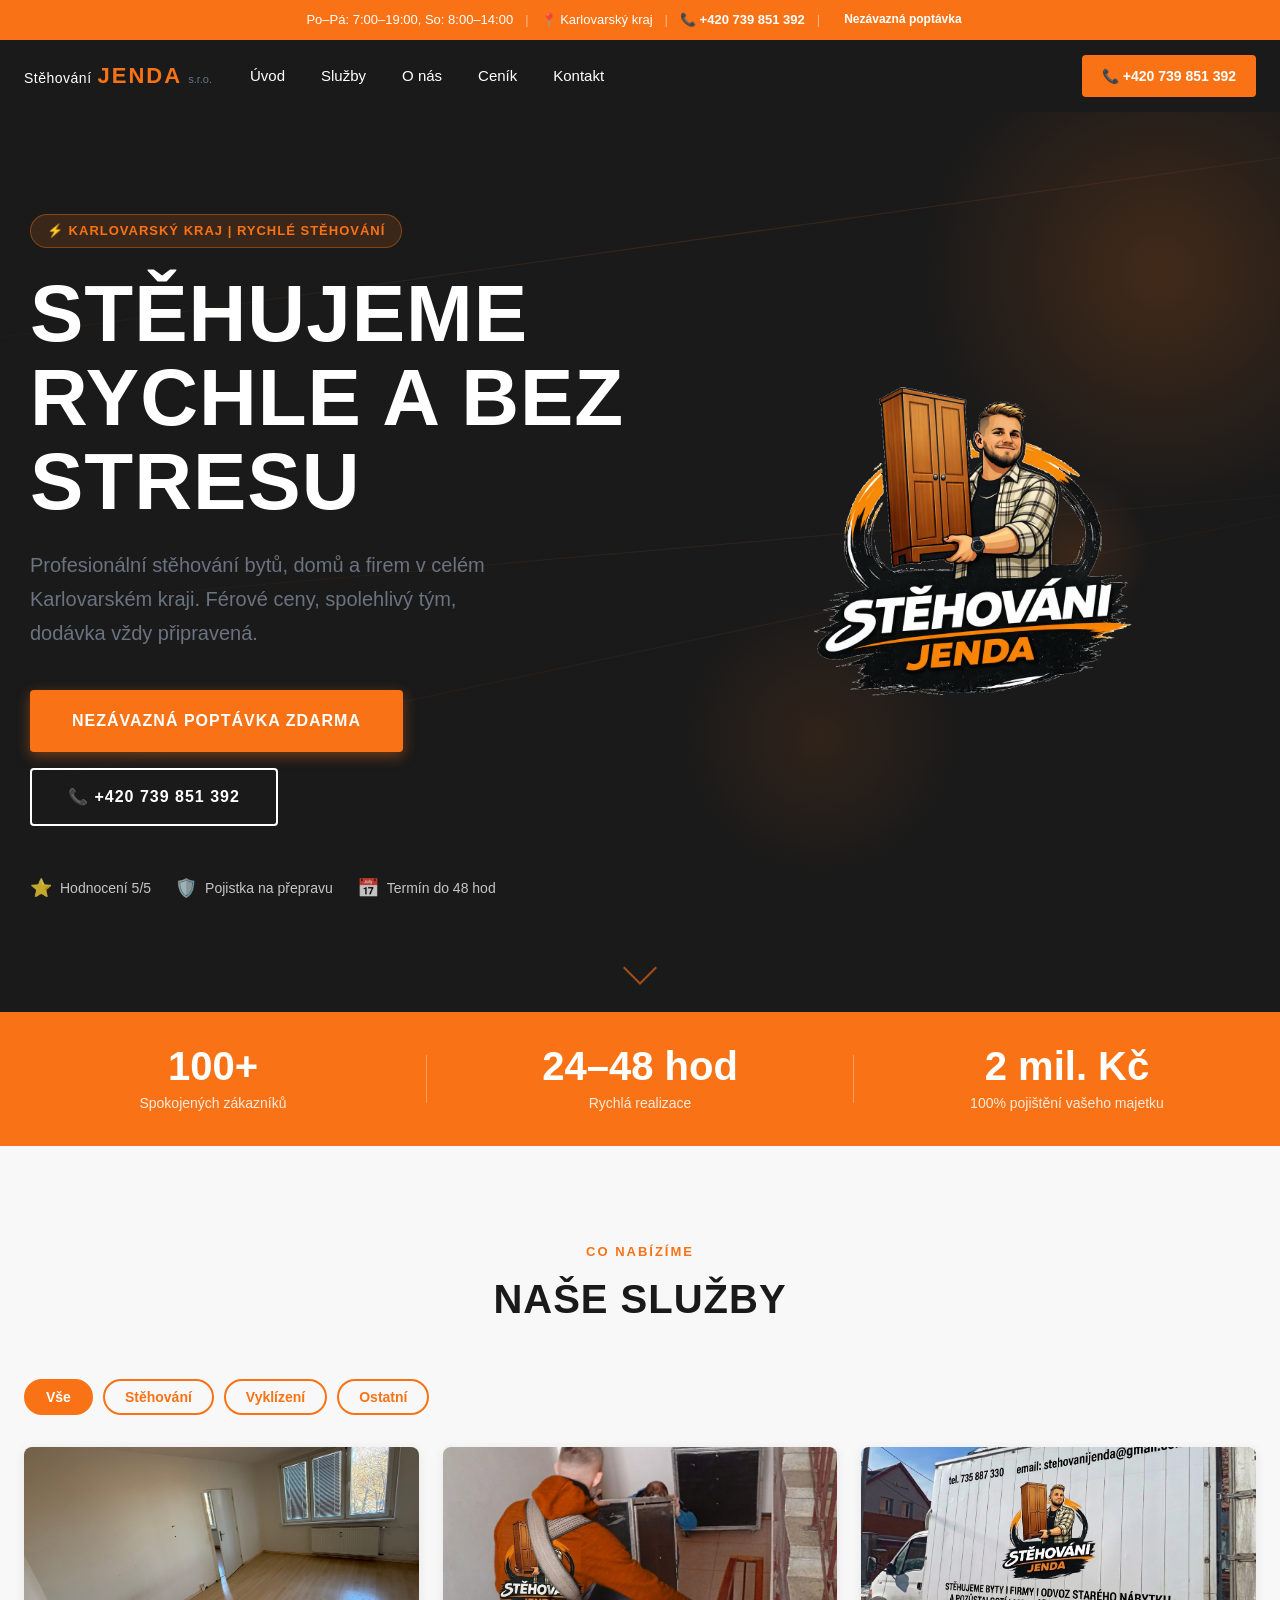
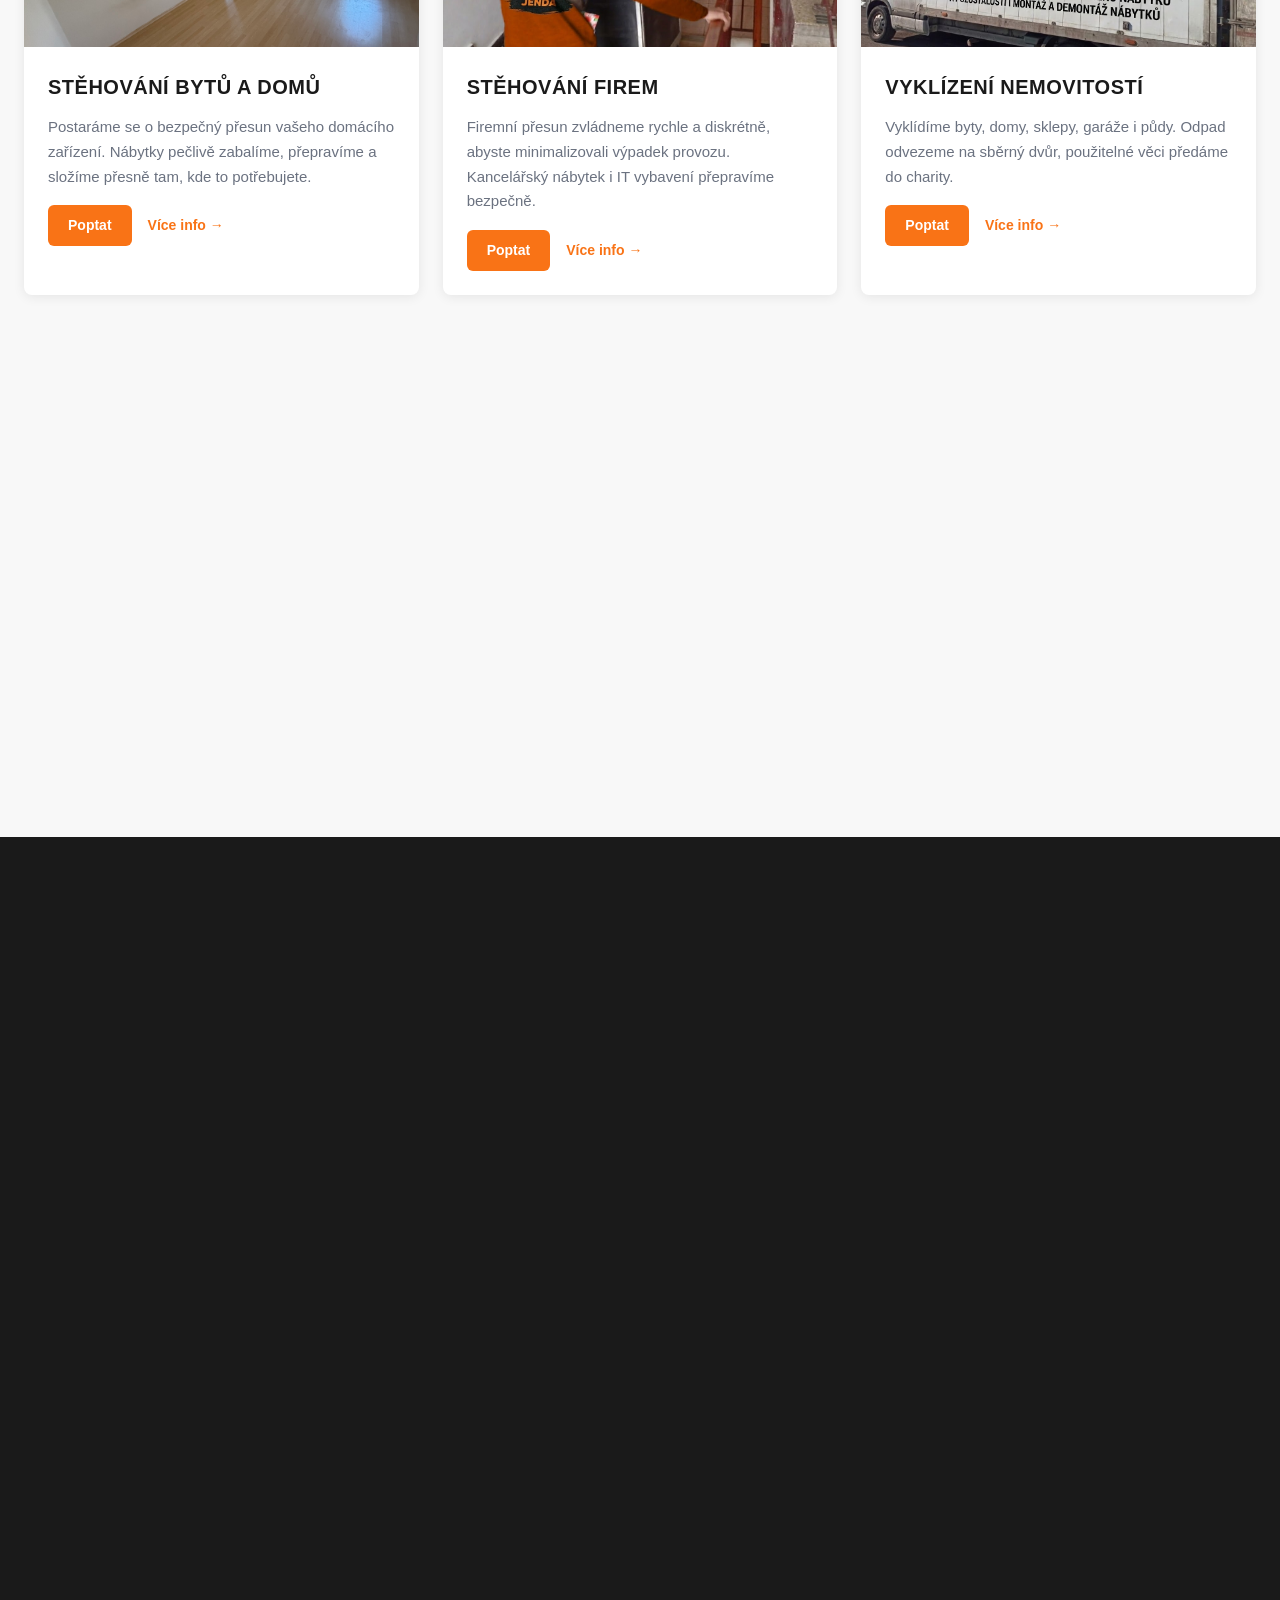
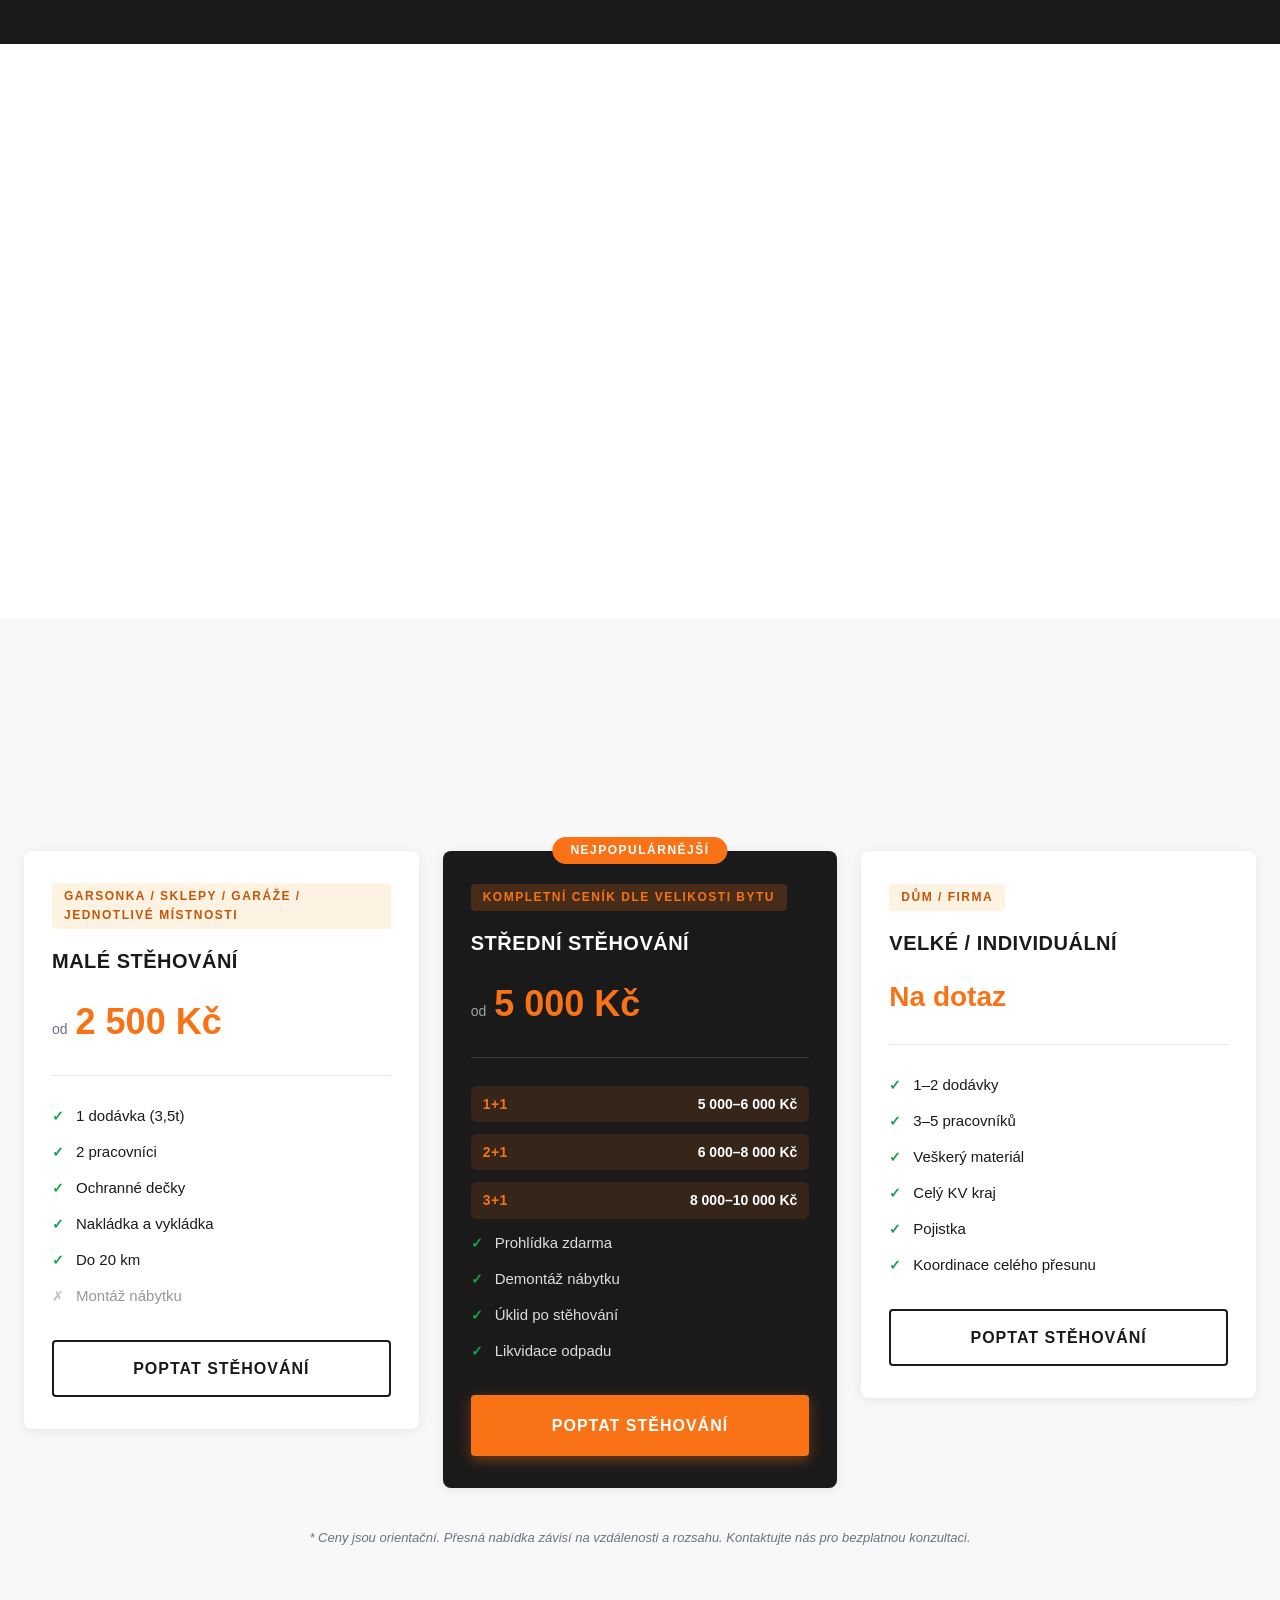
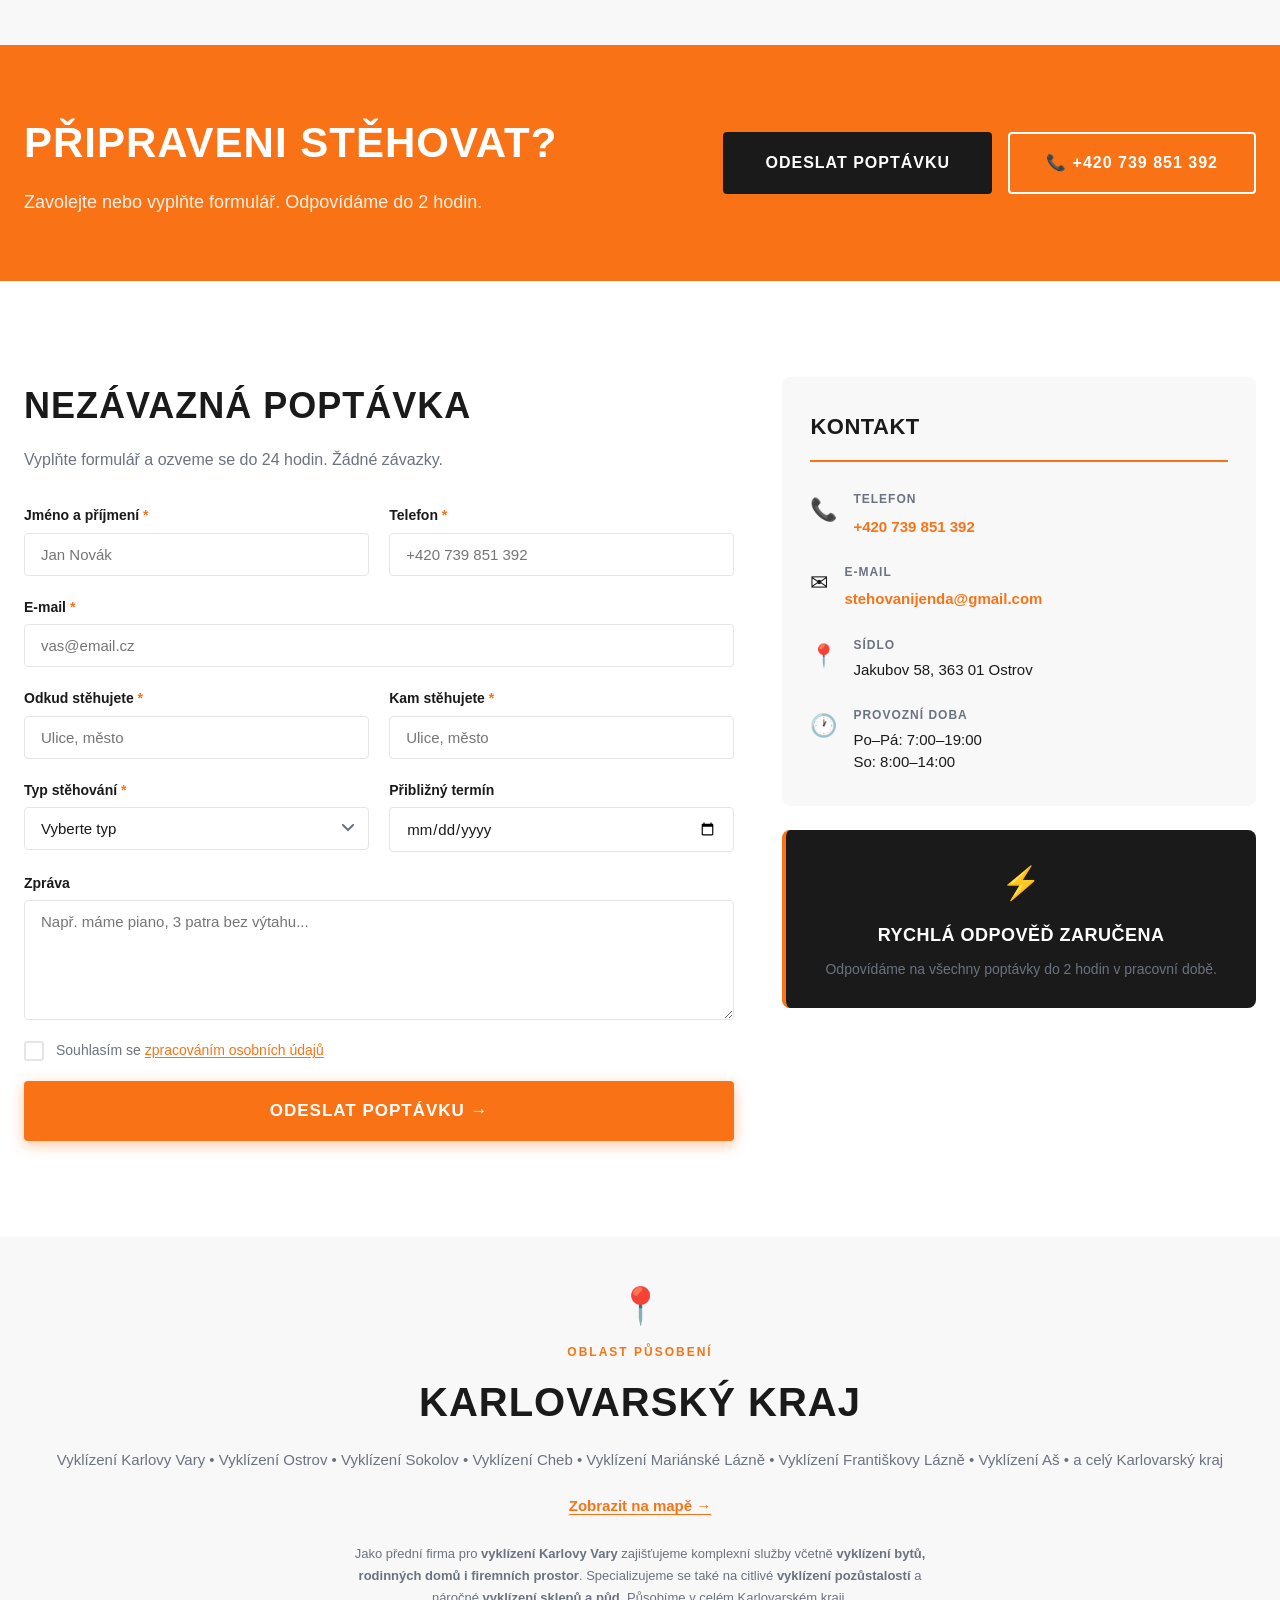
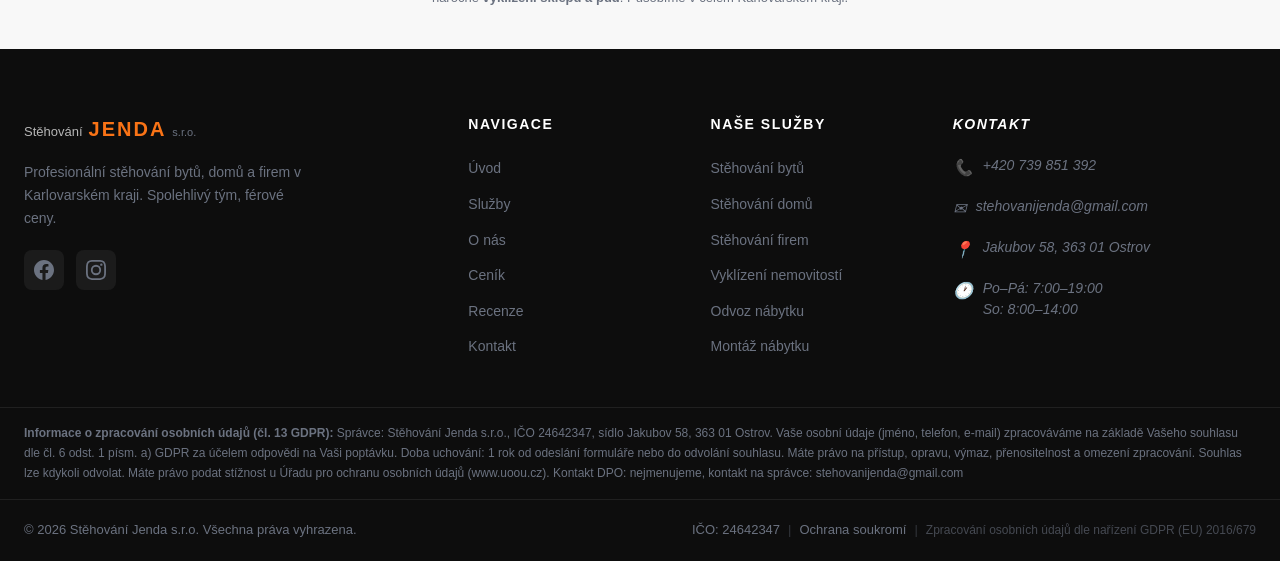
==== index.html @ 4f230957 "Add files via upload" ====
<!DOCTYPE html>
<html lang="cs">
<head>
  <meta charset="UTF-8">
  <meta name="viewport" content="width=device-width, initial-scale=1.0">
  <meta name="description" content="Stěhování Jenda s.r.o. — profesionální stěhování bytů, domů a firem v Karlových Varech, Ostrově, Sokolově a celém Karlovarském kraji. Férové ceny, termín do 48 hodin.">
  <meta name="keywords" content="stěhování Karlovy Vary, stěhování Ostrov, stěhování Sokolov, stěhování Cheb, stěhování bytů, stěhování firem, vyklízení, Karlovarský kraj">
  <meta name="author" content="Stěhování Jenda s.r.o.">
  <meta name="robots" content="index, follow">
  <link rel="canonical" href="https://VASE-DOMENA.cz/">
  <link rel="icon" href="logo.png" type="image/png">

  <!-- Open Graph -->
  <meta property="og:title" content="Stěhování Jenda s.r.o. — Stěhování Karlovy Vary a Karlovarský kraj">
  <meta property="og:description" content="Profesionální stěhování bytů, domů a firem v Karlových Varech, Ostrově, Sokolově a celém Karlovarském kraji. Férové ceny, termín do 48 hodin.">
  <meta property="og:type" content="website">
  <meta property="og:locale" content="cs_CZ">
  <meta property="og:url" content="https://VASE-DOMENA.cz/">
  <meta property="og:image" content="https://VASE-DOMENA.cz/logo.png">
  <meta property="og:image:width" content="1536">
  <meta property="og:image:height" content="1024">

  <title>Stěhování Karlovy Vary, Ostrov, Sokolov | Jenda s.r.o.</title>

  <!-- Schema.org structured data -->
  <script type="application/ld+json">
  {
    "@context": "https://schema.org",
    "@type": "MovingCompany",
    "name": "Stěhování Jenda s.r.o.",
    "legalName": "Stěhování Jenda s.r.o.",
    "url": "https://VASE-DOMENA.cz/",
    "telephone": "+420739851392",
    "email": "stehovanijenda@gmail.com",
    "taxID": "24642347",
    "image": "https://VASE-DOMENA.cz/logo.png",
    "description": "Profesionální stěhování bytů, domů a firem v Karlových Varech, Ostrově, Sokolově a celém Karlovarském kraji. Férové ceny, termín do 48 hodin.",
    "priceRange": "$$",
    "address": {
      "@type": "PostalAddress",
      "streetAddress": "Jakubov 58",
      "postalCode": "363 01",
      "addressLocality": "Ostrov",
      "addressCountry": "CZ"
    },
    "areaServed": [
      "Karlovy Vary", "Ostrov", "Sokolov", "Cheb",
      "Mariánské Lázně", "Františkovy Lázně", "Aš", "Karlovarský kraj"
    ],
    "openingHoursSpecification": [
      {
        "@type": "OpeningHoursSpecification",
        "dayOfWeek": ["Monday","Tuesday","Wednesday","Thursday","Friday"],
        "opens": "07:00",
        "closes": "19:00"
      },
      {
        "@type": "OpeningHoursSpecification",
        "dayOfWeek": ["Saturday"],
        "opens": "08:00",
        "closes": "14:00"
      }
    ],
    "aggregateRating": {
      "@type": "AggregateRating",
      "ratingValue": "4.9",
      "bestRating": "5",
      "worstRating": "1",
      "ratingCount": "100"
    },
    "review": [
      {
        "@type": "Review",
        "author": {"@type": "Person", "name": "Petra L."},
        "reviewRating": {"@type": "Rating", "ratingValue": "5", "bestRating": "5"},
        "reviewBody": "Stěhování proběhlo naprosto hladce. Kluci přijeli včas, vše poctivě zabalili a složili dle mých požadavků. Cena odpovídala nabídce.",
        "datePublished": "2025-02"
      },
      {
        "@type": "Review",
        "author": {"@type": "Person", "name": "Lukáš V."},
        "reviewRating": {"@type": "Rating", "ratingValue": "5", "bestRating": "5"},
        "reviewBody": "Potřeboval jsem rychle vyklidit byt po babičce. Pánové byli velmi citliví a diskrétní. Vše proběhlo hladce, určitě doporučuji.",
        "datePublished": "2024-12"
      },
      {
        "@type": "Review",
        "author": {"@type": "Person", "name": "Marek K."},
        "reviewRating": {"@type": "Rating", "ratingValue": "5", "bestRating": "5"},
        "reviewBody": "Vyklízení sklepa po prarodičích bylo hotové za půl dne. Měli vlastní nářadí i pytle. Super přístup i cena.",
        "datePublished": "2025-01"
      }
    ]
  }
  </script>

  <!-- Google Fonts -->
  <link rel="preconnect" href="https://fonts.googleapis.com">
  <link rel="preconnect" href="https://fonts.gstatic.com" crossorigin>
  <link href="https://fonts.googleapis.com/css2?family=Oswald:wght@400;600;700&family=Inter:wght@400;500;600&display=swap" rel="stylesheet">

  <meta http-equiv="Content-Security-Policy" content="default-src 'self'; script-src 'self'; style-src 'self' https://fonts.googleapis.com 'unsafe-inline'; font-src https://fonts.gstatic.com; img-src 'self' data:; connect-src 'self' https://stehovanijenda.cz; base-uri 'self'; form-action 'self' https://stehovanijenda.cz;">

  <link rel="stylesheet" href="style.css">
</head>
<body>

  <a class="skip-link" href="#uvod">Přejít na obsah</a>

  <!-- SEKCE 0: TOP BAR -->
  <div class="top-bar" aria-label="Kontaktní informace">
    <div class="container top-bar__inner">
      <span>Po–Pá: 7:00–19:00, So: 8:00–14:00</span>
      <span class="top-bar__separator">|</span>
      <span>&#128205; Karlovarský kraj</span>
      <span class="top-bar__separator">|</span>
      <span><a href="tel:+420739851392" class="top-bar__link">&#128222; +420 739 851 392</a></span>
      <span class="top-bar__separator">|</span>
      <a href="#kontakt" class="top-bar__btn">Nezávazná poptávka</a>
    </div>
  </div>

  <!-- SEKCE 1: NAVIGACE -->
  <header class="navbar" id="navbar" role="banner">
    <div class="container navbar__inner">
      <a href="#uvod" class="navbar__logo" aria-label="Stěhování Jenda s.r.o. — Hlavní stránka">
        <span class="navbar__logo-small">Stěhování</span>
        <span class="navbar__logo-main">JENDA</span>
        <span class="navbar__logo-suffix">s.r.o.</span>
      </a>

      <nav class="navbar__nav" id="navMenu" aria-label="Hlavní navigace">
        <ul class="navbar__list">
          <li><a href="#uvod" class="navbar__link" data-section="uvod">Úvod</a></li>
          <li><a href="#sluzby" class="navbar__link" data-section="sluzby">Služby</a></li>
          <li><a href="#o-nas" class="navbar__link" data-section="o-nas">O nás</a></li>
          <li><a href="#cenik" class="navbar__link" data-section="cenik">Ceník</a></li>
          <li><a href="#kontakt" class="navbar__link" data-section="kontakt">Kontakt</a></li>
        </ul>
      </nav>

      <a href="tel:+420739851392" class="btn-phone navbar__cta" aria-label="Zavolejte nám">
        &#128222; +420 739 851 392
      </a>

      <button class="navbar__hamburger" id="hamburger" aria-label="Otevřít menu" aria-expanded="false" aria-controls="navMenu">
        <span class="hamburger__line"></span>
        <span class="hamburger__line"></span>
        <span class="hamburger__line"></span>
      </button>
    </div>
  </header>

  <main>

    <!-- SEKCE 2: HERO -->
    <section class="hero" id="uvod" aria-label="Úvod">
      <div class="hero__bg">
        <div class="hero__geometric">
          <div class="hero__geo-line hero__geo-line--1"></div>
          <div class="hero__geo-line hero__geo-line--2"></div>
          <div class="hero__geo-line hero__geo-line--3"></div>
          <div class="hero__geo-dot hero__geo-dot--1"></div>
          <div class="hero__geo-dot hero__geo-dot--2"></div>
          <div class="hero__geo-dot hero__geo-dot--3"></div>
        </div>
      </div>

      <div class="container hero__content">
        <div class="hero__text fade-in">
          <div class="hero__badge">
            &#9889; Karlovarský kraj | Rychlé stěhování
          </div>

          <h1 class="hero__title">
            STĚHUJEME<br>
            RYCHLE A BEZ<br>
            STRESU
          </h1>

          <p class="hero__perex">
            Profesionální stěhování bytů, domů a firem v celém<br>
            Karlovarském kraji. Férové ceny, spolehlivý tým,<br>
            dodávka vždy připravená.
          </p>

          <div class="hero__cta">
            <a href="#kontakt" class="btn-primary">Nezávazná poptávka zdarma</a>
            <a href="tel:+420739851392" class="btn-ghost">&#128222; +420 739 851 392</a>
          </div>

          <div class="hero__trust">
            <div class="hero__trust-item">
              <span class="hero__trust-icon">&#11088;</span>
              <span>Hodnocení 5/5</span>
            </div>
            <div class="hero__trust-item">
              <span class="hero__trust-icon">&#128737;&#65039;</span>
              <span>Pojistka na přepravu</span>
            </div>
            <div class="hero__trust-item">
              <span class="hero__trust-icon">&#128197;</span>
              <span>Termín do 48 hod</span>
            </div>
          </div>
        </div>
        <div class="hero__logo fade-in">
          <img src="logo.png" alt="Stěhování Jenda s.r.o." class="hero__logo-img" width="1536" height="1024" fetchpriority="high">
        </div>
      </div>

      <div class="hero__scroll-indicator" aria-hidden="true">
        <div class="hero__scroll-arrow"></div>
      </div>
    </section>

    <!-- SEKCE 3: STATS BAR -->
    <section class="stats-bar" aria-label="Statistiky">
      <div class="container stats-bar__inner">
        <div class="stats-bar__item">
          <div class="stats-bar__number">100+</div>
          <div class="stats-bar__label">Spokojených zákazníků</div>
        </div>
        <div class="stats-bar__divider" aria-hidden="true"></div>
        <div class="stats-bar__item">
          <div class="stats-bar__number">24–48 hod</div>
          <div class="stats-bar__label">Rychlá realizace</div>
        </div>
        <div class="stats-bar__divider" aria-hidden="true"></div>
        <div class="stats-bar__item">
          <div class="stats-bar__number">2 mil. Kč</div>
          <div class="stats-bar__label">100% pojištění vašeho majetku</div>
        </div>
      </div>
    </section>

    <!-- SEKCE 4: SLUŽBY -->
    <section class="services" id="sluzby" aria-labelledby="services-title">
      <div class="container">
        <div class="section-header fade-in">
          <p class="section-label">CO NABÍZÍME</p>
          <h2 class="section-title" id="services-title">Naše služby</h2>
        </div>

        <div class="services__filters" role="group" aria-label="Filtr služeb">
          <button class="services__filter-btn is-active" data-filter="vse">Vše</button>
          <button class="services__filter-btn" data-filter="stehovani">Stěhování</button>
          <button class="services__filter-btn" data-filter="vyklizeni">Vyklízení</button>
          <button class="services__filter-btn" data-filter="ostatni">Ostatní</button>
        </div>

        <div class="services__grid">

          <article class="service-card fade-in" data-category="stehovani">
            <div class="service-card__image service-card__image--photo">
              <img src="vyklizeny-byt.jpg" alt="Stěhování bytů a domů" class="service-card__photo" width="800" height="600" loading="lazy">
            </div>
            <div class="service-card__body">
              <h3 class="service-card__title">Stěhování bytů a domů</h3>
              <p class="service-card__text">Postaráme se o bezpečný přesun vašeho domácího zařízení. Nábytky pečlivě zabalíme, přepravíme a složíme přesně tam, kde to potřebujete.</p>
              <div class="service-card__footer">
                <a href="#kontakt" class="service-card__btn">Poptat</a>
                <a href="#kontakt" class="service-card__link">Více info &#8594;</a>
              </div>
            </div>
          </article>

          <article class="service-card fade-in" data-category="stehovani">
            <div class="service-card__image service-card__image--photo">
              <img src="stehovani-firem.jpg" alt="Stěhování firem" class="service-card__photo" width="800" height="537" loading="lazy">
            </div>
            <div class="service-card__body">
              <h3 class="service-card__title">Stěhování firem</h3>
              <p class="service-card__text">Firemní přesun zvládneme rychle a diskrétně, abyste minimalizovali výpadek provozu. Kancelářský nábytek i IT vybavení přepravíme bezpečně.</p>
              <div class="service-card__footer">
                <a href="#kontakt" class="service-card__btn">Poptat</a>
                <a href="#kontakt" class="service-card__link">Více info &#8594;</a>
              </div>
            </div>
          </article>

          <article class="service-card fade-in" data-category="vyklizeni">
            <div class="service-card__image service-card__image--photo">
              <img src="dodavka.jpg" alt="Vyklízení nemovitostí" class="service-card__photo" width="800" height="600" loading="lazy">
            </div>
            <div class="service-card__body">
              <h3 class="service-card__title">Vyklízení nemovitostí</h3>
              <p class="service-card__text">Vyklídíme byty, domy, sklepy, garáže i půdy. Odpad odvezeme na sběrný dvůr, použitelné věci předáme do charity.</p>
              <div class="service-card__footer">
                <a href="#kontakt" class="service-card__btn">Poptat</a>
                <a href="#kontakt" class="service-card__link">Více info &#8594;</a>
              </div>
            </div>
          </article>

          <article class="service-card fade-in" data-category="ostatni">
            <div class="service-card__image service-card__image--photo">
              <img src="montaz_nabytku.jpeg" alt="Odvoz a montáž nábytku" class="service-card__photo" width="800" height="600" loading="lazy">
            </div>
            <div class="service-card__body">
              <h3 class="service-card__title">Odvoz a montáž nábytku</h3>
              <p class="service-card__text">Zbavte se staré pohovky nebo skříně bez stresu. Nový nábytek složíme a ten starý odvezeme — rychle a ekologicky zodpovědně.</p>
              <div class="service-card__footer">
                <a href="#kontakt" class="service-card__btn">Poptat</a>
                <a href="#kontakt" class="service-card__link">Více info &#8594;</a>
              </div>
            </div>
          </article>

          <article class="service-card fade-in" data-category="vyklizeni">
            <div class="service-card__image service-card__image--photo">
              <img src="velke_vyklizeni.jpeg" alt="Vyklízení sklepů a garáží" class="service-card__photo" width="812" height="1057" loading="lazy">
            </div>
            <div class="service-card__body">
              <h3 class="service-card__title">Vyklízení sklepů a garáží</h3>
              <p class="service-card__text">Vyčistíme sklep nebo garáž od nepotřebných věcí. Odpad odvezeme, použitelné věci předáme do charity nebo na sběrný dvůr.</p>
              <div class="service-card__footer">
                <a href="#kontakt" class="service-card__btn">Poptat</a>
                <a href="#kontakt" class="service-card__link">Více info &#8594;</a>
              </div>
            </div>
          </article>

          <article class="service-card fade-in" data-category="vyklizeni">
            <div class="service-card__image service-card__image--photo">
              <img src="vyklizeni_pozustalosti.jpeg" alt="Vyklízení pozůstalostí" class="service-card__photo" width="812" height="1057" loading="lazy">
            </div>
            <div class="service-card__body">
              <h3 class="service-card__title">Vyklízení pozůstalostí</h3>
              <p class="service-card__text">Citlivě a diskrétně se postaráme o vyklizení bytu nebo domu po blízkém. Ušetříme vám starosti v těžké chvíli.</p>
              <div class="service-card__footer">
                <a href="#kontakt" class="service-card__btn">Poptat</a>
                <a href="#kontakt" class="service-card__link">Více info &#8594;</a>
              </div>
            </div>
          </article>

        </div>
      </div>
    </section>

    <!-- SEKCE 5: PROČ NÁS -->
    <section class="why-us" id="o-nas" aria-labelledby="why-us-title">
      <div class="container why-us__inner">

        <div class="why-us__left fade-in">
          <p class="section-label section-label--orange">PROČ SI VYBRAT STĚHOVÁNÍ JENDA</p>
          <h2 class="section-title section-title--white" id="why-us-title">Stěhování bez starostí — zaručeno</h2>

          <ul class="why-us__list" aria-label="Naše výhody">
            <li class="why-us__item">
              <span class="why-us__check" aria-hidden="true">&#10003;</span>
              <div>
                <strong>Přesný termín</strong>
                <span class="why-us__desc">Dodržíme dohodnutý čas nebo vracíme část ceny</span>
              </div>
            </li>
            <li class="why-us__item">
              <span class="why-us__check" aria-hidden="true">&#10003;</span>
              <div>
                <strong>Pojistka na přepravu do 2 mil. Kč</strong>
                <span class="why-us__desc">Vaše věci jsou kryté po celou dobu</span>
              </div>
            </li>
            <li class="why-us__item">
              <span class="why-us__check" aria-hidden="true">&#10003;</span>
              <div>
                <strong>Zkušený tým</strong>
                <span class="why-us__desc">Každý pracovník prošel zácvikem</span>
              </div>
            </li>
            <li class="why-us__item">
              <span class="why-us__check" aria-hidden="true">&#10003;</span>
              <div>
                <strong>Férová cena</strong>
                <span class="why-us__desc">Nabídku dostanete předem, žádná překvapení</span>
              </div>
            </li>
            <li class="why-us__item">
              <span class="why-us__check" aria-hidden="true">&#10003;</span>
              <div>
                <strong>Vlastní vybavení</strong>
                <span class="why-us__desc">Dodávky, dečky, fólie, rudl, nářadí</span>
              </div>
            </li>
            <li class="why-us__item">
              <span class="why-us__check" aria-hidden="true">&#10003;</span>
              <div>
                <strong>Bez skrytých poplatků</strong>
                <span class="why-us__desc">Platíte přesně co bylo domluveno</span>
              </div>
            </li>
          </ul>

          <a href="#kontakt" class="btn-primary why-us__cta">Nezávazná poptávka zdarma</a>
        </div>

        <div class="why-us__right fade-in" aria-label="Statistika spokojenosti zákazníků">
          <div class="why-us__stat-box">
            <div class="why-us__stat-number">100+</div>
            <div class="why-us__stat-label">SPOKOJENÝCH<br>ZÁKAZNÍKŮ</div>
            <div class="why-us__stars" aria-label="Hodnocení 5 hvězdiček">
              <span class="stars" aria-hidden="true">
                <svg viewBox="0 0 20 20" class="star"><polygon points="10,1 12.9,7 19.5,7.6 14.8,12 16.5,18.5 10,15 3.5,18.5 5.2,12 0.5,7.6 7.1,7"/></svg>
                <svg viewBox="0 0 20 20" class="star"><polygon points="10,1 12.9,7 19.5,7.6 14.8,12 16.5,18.5 10,15 3.5,18.5 5.2,12 0.5,7.6 7.1,7"/></svg>
                <svg viewBox="0 0 20 20" class="star"><polygon points="10,1 12.9,7 19.5,7.6 14.8,12 16.5,18.5 10,15 3.5,18.5 5.2,12 0.5,7.6 7.1,7"/></svg>
                <svg viewBox="0 0 20 20" class="star"><polygon points="10,1 12.9,7 19.5,7.6 14.8,12 16.5,18.5 10,15 3.5,18.5 5.2,12 0.5,7.6 7.1,7"/></svg>
                <svg viewBox="0 0 20 20" class="star"><polygon points="10,1 12.9,7 19.5,7.6 14.8,12 16.5,18.5 10,15 3.5,18.5 5.2,12 0.5,7.6 7.1,7"/></svg>
              </span>
            </div>
            <div class="why-us__rating">Průměrné hodnocení: 4.9/5</div>
          </div>
        </div>

      </div>
    </section>

    <!-- SEKCE 6: RECENZE -->
    <section class="reviews" id="recenze" aria-labelledby="reviews-title">
      <div class="container">
        <div class="section-header fade-in">
          <h2 class="section-title" id="reviews-title">Co říkají naši zákazníci</h2>
          <p class="reviews__subtitle">Za naši práci mluví desítky vyklizených prostor.</p>
        </div>

        <div class="reviews__grid">

          <article class="review-card fade-in" aria-label="Recenze od Petry K.">
            <div class="review-card__stars" aria-hidden="true">
              <span class="stars">
                <svg viewBox="0 0 20 20" class="star"><polygon points="10,1 12.9,7 19.5,7.6 14.8,12 16.5,18.5 10,15 3.5,18.5 5.2,12 0.5,7.6 7.1,7"/></svg>
                <svg viewBox="0 0 20 20" class="star"><polygon points="10,1 12.9,7 19.5,7.6 14.8,12 16.5,18.5 10,15 3.5,18.5 5.2,12 0.5,7.6 7.1,7"/></svg>
                <svg viewBox="0 0 20 20" class="star"><polygon points="10,1 12.9,7 19.5,7.6 14.8,12 16.5,18.5 10,15 3.5,18.5 5.2,12 0.5,7.6 7.1,7"/></svg>
                <svg viewBox="0 0 20 20" class="star"><polygon points="10,1 12.9,7 19.5,7.6 14.8,12 16.5,18.5 10,15 3.5,18.5 5.2,12 0.5,7.6 7.1,7"/></svg>
                <svg viewBox="0 0 20 20" class="star"><polygon points="10,1 12.9,7 19.5,7.6 14.8,12 16.5,18.5 10,15 3.5,18.5 5.2,12 0.5,7.6 7.1,7"/></svg>
              </span>
            </div>
            <blockquote class="review-card__text">
              "Stěhování proběhlo naprosto hladce. Kluci přijeli včas, vše poctivě zabalili a složili dle mých požadavků. Cena odpovídala nabídce."
            </blockquote>
            <footer class="review-card__footer">
              <cite class="review-card__name">Petra L.</cite>
              <span class="review-card__meta">Ostrov | Únor 2025</span>
            </footer>
          </article>

          <article class="review-card fade-in" aria-label="Recenze od Lukáše V.">
            <div class="review-card__stars" aria-hidden="true">
              <span class="stars">
                <svg viewBox="0 0 20 20" class="star"><polygon points="10,1 12.9,7 19.5,7.6 14.8,12 16.5,18.5 10,15 3.5,18.5 5.2,12 0.5,7.6 7.1,7"/></svg>
                <svg viewBox="0 0 20 20" class="star"><polygon points="10,1 12.9,7 19.5,7.6 14.8,12 16.5,18.5 10,15 3.5,18.5 5.2,12 0.5,7.6 7.1,7"/></svg>
                <svg viewBox="0 0 20 20" class="star"><polygon points="10,1 12.9,7 19.5,7.6 14.8,12 16.5,18.5 10,15 3.5,18.5 5.2,12 0.5,7.6 7.1,7"/></svg>
                <svg viewBox="0 0 20 20" class="star"><polygon points="10,1 12.9,7 19.5,7.6 14.8,12 16.5,18.5 10,15 3.5,18.5 5.2,12 0.5,7.6 7.1,7"/></svg>
                <svg viewBox="0 0 20 20" class="star"><polygon points="10,1 12.9,7 19.5,7.6 14.8,12 16.5,18.5 10,15 3.5,18.5 5.2,12 0.5,7.6 7.1,7"/></svg>
              </span>
            </div>
            <blockquote class="review-card__text">
              "Potřeboval jsem rychle vyklidit byt po babičce. Pánové byli velmi citliví a diskrétní. Vše proběhlo hladce, určitě doporučuji."
            </blockquote>
            <footer class="review-card__footer">
              <cite class="review-card__name">Lukáš V.</cite>
              <span class="review-card__meta">Karlovy Vary | Prosinec 2024</span>
            </footer>
          </article>

          <article class="review-card fade-in" aria-label="Recenze od Marka K.">
            <div class="review-card__stars" aria-hidden="true">
              <span class="stars">
                <svg viewBox="0 0 20 20" class="star"><polygon points="10,1 12.9,7 19.5,7.6 14.8,12 16.5,18.5 10,15 3.5,18.5 5.2,12 0.5,7.6 7.1,7"/></svg>
                <svg viewBox="0 0 20 20" class="star"><polygon points="10,1 12.9,7 19.5,7.6 14.8,12 16.5,18.5 10,15 3.5,18.5 5.2,12 0.5,7.6 7.1,7"/></svg>
                <svg viewBox="0 0 20 20" class="star"><polygon points="10,1 12.9,7 19.5,7.6 14.8,12 16.5,18.5 10,15 3.5,18.5 5.2,12 0.5,7.6 7.1,7"/></svg>
                <svg viewBox="0 0 20 20" class="star"><polygon points="10,1 12.9,7 19.5,7.6 14.8,12 16.5,18.5 10,15 3.5,18.5 5.2,12 0.5,7.6 7.1,7"/></svg>
                <svg viewBox="0 0 20 20" class="star"><polygon points="10,1 12.9,7 19.5,7.6 14.8,12 16.5,18.5 10,15 3.5,18.5 5.2,12 0.5,7.6 7.1,7"/></svg>
              </span>
            </div>
            <blockquote class="review-card__text">
              "Vyklízení sklepa po prarodičích bylo hotové za půl dne. Měli vlastní nářadí i pytle. Super přístup i cena. Ušetřili mi tím dost času."
            </blockquote>
            <footer class="review-card__footer">
              <cite class="review-card__name">Marek K.</cite>
              <span class="review-card__meta">Sokolov | Leden 2025</span>
            </footer>
          </article>

        </div>
      </div>
    </section>

    <!-- SEKCE 7: CENÍK -->
    <section class="pricing" id="cenik" aria-labelledby="pricing-title">
      <div class="container">
        <div class="section-header fade-in">
          <p class="section-label">PŘEHLEDNÉ CENY</p>
          <h2 class="section-title" id="pricing-title">Transparentní ceník</h2>
        </div>

        <div class="pricing__grid">

          <!-- Karta 1 -->
          <article class="pricing-card fade-in" aria-label="Malé stěhování">
            <div class="pricing-card__badge">GARSONKA / SKLEPY / GARÁŽE / JEDNOTLIVÉ MÍSTNOSTI</div>
            <div class="pricing-card__header">
              <h3 class="pricing-card__title">Malé stěhování</h3>
              <div class="pricing-card__price">
                <span class="pricing-card__from">od</span>
                <span class="pricing-card__amount">2 500 Kč</span>
              </div>
            </div>
            <ul class="pricing-card__features" aria-label="Co je zahrnuto">
              <li class="pricing-card__feature pricing-card__feature--yes">
                <span class="pricing-card__check" aria-hidden="true">&#10003;</span> 1 dodávka (3,5t)
              </li>
              <li class="pricing-card__feature pricing-card__feature--yes">
                <span class="pricing-card__check" aria-hidden="true">&#10003;</span> 2 pracovníci
              </li>
              <li class="pricing-card__feature pricing-card__feature--yes">
                <span class="pricing-card__check" aria-hidden="true">&#10003;</span> Ochranné dečky
              </li>
              <li class="pricing-card__feature pricing-card__feature--yes">
                <span class="pricing-card__check" aria-hidden="true">&#10003;</span> Nakládka a vykládka
              </li>
              <li class="pricing-card__feature pricing-card__feature--yes">
                <span class="pricing-card__check" aria-hidden="true">&#10003;</span> Do 20 km
              </li>
              <li class="pricing-card__feature pricing-card__feature--no">
                <span class="pricing-card__cross" aria-hidden="true">&#10007;</span> Montáž nábytku
              </li>
            </ul>
            <a href="#kontakt" class="btn-ghost-dark pricing-card__btn">Poptat stěhování</a>
          </article>

          <!-- Karta 2 (zvýrazněná) -->
          <article class="pricing-card pricing-card--featured fade-in" aria-label="Střední stěhování — nejpopulárnější">
            <div class="pricing-card__popular">NEJPOPULÁRNĚJŠÍ</div>
            <div class="pricing-card__badge pricing-card__badge--light">KOMPLETNÍ CENÍK DLE VELIKOSTI BYTU</div>
            <div class="pricing-card__header">
              <h3 class="pricing-card__title">Střední stěhování</h3>
              <div class="pricing-card__price">
                <span class="pricing-card__from">od</span>
                <span class="pricing-card__amount">5 000 Kč</span>
              </div>
            </div>
            <ul class="pricing-card__features" aria-label="Co je zahrnuto">
              <li class="pricing-card__feature pricing-card__feature--price">
                <span class="pricing-card__size">1+1</span>
                <span class="pricing-card__range">5 000–6 000 Kč</span>
              </li>
              <li class="pricing-card__feature pricing-card__feature--price">
                <span class="pricing-card__size">2+1</span>
                <span class="pricing-card__range">6 000–8 000 Kč</span>
              </li>
              <li class="pricing-card__feature pricing-card__feature--price">
                <span class="pricing-card__size">3+1</span>
                <span class="pricing-card__range">8 000–10 000 Kč</span>
              </li>
              <li class="pricing-card__feature pricing-card__feature--yes">
                <span class="pricing-card__check" aria-hidden="true">&#10003;</span> Prohlídka zdarma
              </li>
              <li class="pricing-card__feature pricing-card__feature--yes">
                <span class="pricing-card__check" aria-hidden="true">&#10003;</span> Demontáž nábytku
              </li>
              <li class="pricing-card__feature pricing-card__feature--yes">
                <span class="pricing-card__check" aria-hidden="true">&#10003;</span> Úklid po stěhování
              </li>
              <li class="pricing-card__feature pricing-card__feature--yes">
                <span class="pricing-card__check" aria-hidden="true">&#10003;</span> Likvidace odpadu
              </li>
            </ul>
            <a href="#kontakt" class="btn-primary pricing-card__btn">Poptat stěhování</a>
          </article>

          <!-- Karta 3 -->
          <article class="pricing-card fade-in" aria-label="Velké nebo individuální stěhování">
            <div class="pricing-card__badge">DŮM / FIRMA</div>
            <div class="pricing-card__header">
              <h3 class="pricing-card__title">Velké / Individuální</h3>
              <div class="pricing-card__price">
                <span class="pricing-card__amount pricing-card__amount--na">Na dotaz</span>
              </div>
            </div>
            <ul class="pricing-card__features" aria-label="Co je zahrnuto">
              <li class="pricing-card__feature pricing-card__feature--yes">
                <span class="pricing-card__check" aria-hidden="true">&#10003;</span> 1–2 dodávky
              </li>
              <li class="pricing-card__feature pricing-card__feature--yes">
                <span class="pricing-card__check" aria-hidden="true">&#10003;</span> 3–5 pracovníků
              </li>
              <li class="pricing-card__feature pricing-card__feature--yes">
                <span class="pricing-card__check" aria-hidden="true">&#10003;</span> Veškerý materiál
              </li>
              <li class="pricing-card__feature pricing-card__feature--yes">
                <span class="pricing-card__check" aria-hidden="true">&#10003;</span> Celý KV kraj
              </li>
              <li class="pricing-card__feature pricing-card__feature--yes">
                <span class="pricing-card__check" aria-hidden="true">&#10003;</span> Pojistka
              </li>
              <li class="pricing-card__feature pricing-card__feature--yes">
                <span class="pricing-card__check" aria-hidden="true">&#10003;</span> Koordinace celého přesunu
              </li>
            </ul>
            <a href="#kontakt" class="btn-ghost-dark pricing-card__btn">Poptat stěhování</a>
          </article>

        </div>

        <p class="pricing__note fade-in">
          * Ceny jsou orientační. Přesná nabídka závisí na vzdálenosti a rozsahu. Kontaktujte nás pro bezplatnou konzultaci.
        </p>
      </div>
    </section>

    <!-- SEKCE 8: CTA BANNER -->
    <section class="cta-banner" aria-label="Výzva k akci">
      <div class="container cta-banner__inner fade-in">
        <div class="cta-banner__text">
          <h2 class="cta-banner__title">Připraveni stěhovat?</h2>
          <p class="cta-banner__perex">Zavolejte nebo vyplňte formulář. Odpovídáme do 2 hodin.</p>
        </div>
        <div class="cta-banner__actions">
          <a href="#kontakt" class="btn-dark">Odeslat poptávku</a>
          <a href="tel:+420739851392" class="btn-ghost">&#128222; +420 739 851 392</a>
        </div>
      </div>
    </section>

    <!-- SEKCE 9: KONTAKTNÍ FORMULÁŘ -->
    <section class="contact" id="kontakt" aria-labelledby="contact-title">
      <div class="container contact__inner">

        <div class="contact__form-col fade-in">
          <h2 class="contact__title" id="contact-title">Nezávazná poptávka</h2>
          <p class="contact__perex">Vyplňte formulář a ozveme se do 24 hodin. Žádné závazky.</p>

          <form class="contact__form" id="contactForm" name="poptavka" data-netlify="true" netlify-honeypot="bot-field" novalidate aria-label="Formulář pro poptávku">
            <input type="hidden" name="form-name" value="poptavka">
            <input type="hidden" name="bot-field" style="display:none">

            <div class="form__row form__row--2col">
              <div class="form__group">
                <label class="form__label" for="name">Jméno a příjmení <span class="form__required" aria-hidden="true">*</span></label>
                <input class="form__input" type="text" id="name" name="name" required autocomplete="name" placeholder="Jan Novák" aria-required="true">
                <span class="form__error" id="name-error" role="alert"></span>
              </div>
              <div class="form__group">
                <label class="form__label" for="phone">Telefon <span class="form__required" aria-hidden="true">*</span></label>
                <input class="form__input" type="tel" id="phone" name="phone" required autocomplete="tel" placeholder="+420 739 851 392" aria-required="true">
                <span class="form__error" id="phone-error" role="alert"></span>
              </div>
            </div>

            <div class="form__group">
              <label class="form__label" for="email">E-mail <span class="form__required" aria-hidden="true">*</span></label>
              <input class="form__input" type="email" id="email" name="email" required autocomplete="email" placeholder="vas@email.cz" aria-required="true">
              <span class="form__error" id="email-error" role="alert"></span>
            </div>

            <div class="form__row form__row--2col">
              <div class="form__group">
                <label class="form__label" for="from">Odkud stěhujete <span class="form__required" aria-hidden="true">*</span></label>
                <input class="form__input" type="text" id="from" name="from" required placeholder="Ulice, město" aria-required="true">
                <span class="form__error" id="from-error" role="alert"></span>
              </div>
              <div class="form__group">
                <label class="form__label" for="to">Kam stěhujete <span class="form__required" aria-hidden="true">*</span></label>
                <input class="form__input" type="text" id="to" name="to" required placeholder="Ulice, město" aria-required="true">
                <span class="form__error" id="to-error" role="alert"></span>
              </div>
            </div>

            <div class="form__row form__row--2col">
              <div class="form__group">
                <label class="form__label" for="type">Typ stěhování <span class="form__required" aria-hidden="true">*</span></label>
                <select class="form__input form__select" id="type" name="type" required aria-required="true">
                  <option value="" disabled selected>Vyberte typ</option>
                  <option value="byt">Byt</option>
                  <option value="dum">Dům</option>
                  <option value="firma">Firma</option>
                  <option value="vyklizeni">Vyklízení</option>
                  <option value="jine">Jiné</option>
                </select>
                <span class="form__error" id="type-error" role="alert"></span>
              </div>
              <div class="form__group">
                <label class="form__label" for="date">Přibližný termín</label>
                <input class="form__input" type="date" id="date" name="date" autocomplete="off">
              </div>
            </div>

            <div class="form__group">
              <label class="form__label" for="message">Zpráva</label>
              <textarea class="form__input form__textarea" id="message" name="message" rows="4" placeholder="Např. máme piano, 3 patra bez výtahu..."></textarea>
            </div>

            <div class="form__group form__group--checkbox">
              <label class="form__checkbox-label" for="gdpr">
                <input class="form__checkbox" type="checkbox" id="gdpr" name="gdpr" required aria-required="true">
                <span class="form__checkbox-custom" aria-hidden="true"></span>
                <span>Souhlasím se <a href="#gdpr-info" class="form__gdpr-link">zpracováním osobních údajů</a></span>
              </label>
              <span class="form__error" id="gdpr-error" role="alert"></span>
            </div>

            <button type="submit" class="btn-primary contact__submit" aria-label="Odeslat poptávku">
              Odeslat poptávku &#8594;
            </button>

          </form>

          <!-- Success message -->
          <div class="contact__success" id="formSuccess" role="alert" aria-live="polite" aria-hidden="true">
            <div class="contact__success-icon" aria-hidden="true">&#10003;</div>
            <h3 class="contact__success-title">Poptávka odeslána!</h3>
            <p class="contact__success-text">Ozýváme se do 2 hodin. Děkujeme za zájem o naše služby.</p>
          </div>
        </div>

        <div class="contact__info-col fade-in" aria-label="Kontaktní informace">
          <div class="contact__info-card">
            <h3 class="contact__info-title">Kontakt</h3>

            <div class="contact__info-item">
              <span class="contact__info-icon" aria-hidden="true">&#128222;</span>
              <div>
                <div class="contact__info-label">Telefon</div>
                <a href="tel:+420739851392" class="contact__info-value contact__info-link">+420 739 851 392</a>
              </div>
            </div>

            <div class="contact__info-item">
              <span class="contact__info-icon" aria-hidden="true">&#9993;</span>
              <div>
                <div class="contact__info-label">E-mail</div>
                <a href="mailto:stehovanijenda@gmail.com" class="contact__info-value contact__info-link">stehovanijenda@gmail.com</a>
              </div>
            </div>

            <div class="contact__info-item">
              <span class="contact__info-icon" aria-hidden="true">&#128205;</span>
              <div>
                <div class="contact__info-label">Sídlo</div>
                <div class="contact__info-value">Jakubov 58, 363 01 Ostrov</div>
              </div>
            </div>

            <div class="contact__info-item">
              <span class="contact__info-icon" aria-hidden="true">&#128336;</span>
              <div>
                <div class="contact__info-label">Provozní doba</div>
                <div class="contact__info-value">Po–Pá: 7:00–19:00<br>So: 8:00–14:00</div>
              </div>
            </div>
          </div>

          <div class="contact__fast-response">
            <div class="contact__fast-icon" aria-hidden="true">&#9889;</div>
            <div class="contact__fast-title">Rychlá odpověď zaručena</div>
            <div class="contact__fast-text">Odpovídáme na všechny poptávky do 2 hodin v pracovní době.</div>
          </div>
        </div>

      </div>
    </section>

    <!-- SEKCE 10: MAPA / OBLAST PŮSOBENÍ -->
    <section class="area" id="oblast" aria-labelledby="area-title">
      <div class="container area__inner">
        <div class="area__content fade-in">
          <div class="area__icon" aria-hidden="true">&#128205;</div>
          <p class="area__label">Oblast působení</p>
          <h2 class="area__title" id="area-title">Karlovarský kraj</h2>
          <p class="area__cities">
            Vyklízení Karlovy Vary &bull; Vyklízení Ostrov &bull; Vyklízení Sokolov &bull; Vyklízení Cheb &bull; Vyklízení Mariánské Lázně &bull; Vyklízení Františkovy Lázně &bull; Vyklízení Aš &bull; a celý Karlovarský kraj
          </p>
          <a href="https://maps.google.com/?q=Karlovarský+kraj" target="_blank" rel="noopener noreferrer" class="area__link" aria-label="Zobrazit Karlovarský kraj na Google Maps (otevře novou záložku)">
            Zobrazit na mapě &#8594;
          </a>
          <p class="area__seo">Jako přední firma pro <strong>vyklízení Karlovy Vary</strong> zajišťujeme komplexní služby včetně <strong>vyklízení bytů, rodinných domů i firemních prostor</strong>. Specializujeme se také na citlivé <strong>vyklízení pozůstalostí</strong> a náročné <strong>vyklízení sklepů a půd</strong>. Působíme v celém Karlovarském kraji.</p>
        </div>
      </div>
    </section>

  </main>

  <!-- SEKCE 11: FOOTER -->
  <footer class="footer" id="footer">
    <div class="container footer__inner">

      <div class="footer__col footer__col--brand">
        <a href="#uvod" class="footer__logo" aria-label="Stěhování Jenda s.r.o. — Domů">
          <span class="footer__logo-small">Stěhování</span>
          <span class="footer__logo-main">JENDA</span>
          <span class="footer__logo-suffix">s.r.o.</span>
        </a>
        <p class="footer__desc">
          Profesionální stěhování bytů, domů a firem v Karlovarském kraji. Spolehlivý tým, férové ceny.
        </p>
        <div class="footer__social" aria-label="Sociální sítě">
          <a href="https://www.facebook.com/profile.php?id=61573901977540&mibextid=wwXIfr" class="footer__social-link" aria-label="Sledujte nás na Facebooku" target="_blank" rel="noopener noreferrer">
            <svg class="footer__social-icon" viewBox="0 0 24 24" fill="currentColor" aria-hidden="true" width="20" height="20">
              <path d="M24 12.073c0-6.627-5.373-12-12-12s-12 5.373-12 12c0 5.99 4.388 10.954 10.125 11.854v-8.385H7.078v-3.47h3.047V9.43c0-3.007 1.792-4.669 4.533-4.669 1.312 0 2.686.235 2.686.235v2.953H15.83c-1.491 0-1.956.925-1.956 1.874v2.25h3.328l-.532 3.47h-2.796v8.385C19.612 23.027 24 18.062 24 12.073z"/>
            </svg>
          </a>
          <a href="https://www.instagram.com/stehovani_jenda" class="footer__social-link" aria-label="Sledujte nás na Instagramu" target="_blank" rel="noopener noreferrer">
            <svg class="footer__social-icon" viewBox="0 0 24 24" fill="currentColor" aria-hidden="true" width="20" height="20">
              <path d="M12 2.163c3.204 0 3.584.012 4.85.07 3.252.148 4.771 1.691 4.919 4.919.058 1.265.069 1.645.069 4.849 0 3.205-.012 3.584-.069 4.849-.149 3.225-1.664 4.771-4.919 4.919-1.266.058-1.644.07-4.85.07-3.204 0-3.584-.012-4.849-.07-3.26-.149-4.771-1.699-4.919-4.92-.058-1.265-.07-1.644-.07-4.849 0-3.204.013-3.583.07-4.849.149-3.227 1.664-4.771 4.919-4.919 1.266-.057 1.645-.069 4.849-.069zM12 0C8.741 0 8.333.014 7.053.072 2.695.272.273 2.69.073 7.052.014 8.333 0 8.741 0 12c0 3.259.014 3.668.072 4.948.2 4.358 2.618 6.78 6.98 6.98C8.333 23.986 8.741 24 12 24c3.259 0 3.668-.014 4.948-.072 4.354-.2 6.782-2.618 6.979-6.98.059-1.28.073-1.689.073-4.948 0-3.259-.014-3.667-.072-4.947-.196-4.354-2.617-6.78-6.979-6.98C15.668.014 15.259 0 12 0zm0 5.838a6.162 6.162 0 100 12.324 6.162 6.162 0 000-12.324zM12 16a4 4 0 110-8 4 4 0 010 8zm6.406-11.845a1.44 1.44 0 100 2.881 1.44 1.44 0 000-2.881z"/>
            </svg>
          </a>
        </div>
      </div>

      <nav class="footer__col" aria-label="Navigace v patičce">
        <h4 class="footer__heading">Navigace</h4>
        <ul class="footer__list">
          <li><a href="#uvod" class="footer__link">Úvod</a></li>
          <li><a href="#sluzby" class="footer__link">Služby</a></li>
          <li><a href="#o-nas" class="footer__link">O nás</a></li>
          <li><a href="#cenik" class="footer__link">Ceník</a></li>
          <li><a href="#recenze" class="footer__link">Recenze</a></li>
          <li><a href="#kontakt" class="footer__link">Kontakt</a></li>
        </ul>
      </nav>

      <nav class="footer__col" aria-label="Naše služby">
        <h4 class="footer__heading">Naše služby</h4>
        <ul class="footer__list">
          <li><a href="#sluzby" class="footer__link">Stěhování bytů</a></li>
          <li><a href="#sluzby" class="footer__link">Stěhování domů</a></li>
          <li><a href="#sluzby" class="footer__link">Stěhování firem</a></li>
          <li><a href="#sluzby" class="footer__link">Vyklízení nemovitostí</a></li>
          <li><a href="#sluzby" class="footer__link">Odvoz nábytku</a></li>
          <li><a href="#sluzby" class="footer__link">Montáž nábytku</a></li>
        </ul>
      </nav>

      <address class="footer__col footer__col--contact" aria-label="Kontaktní údaje">
        <h4 class="footer__heading">Kontakt</h4>
        <ul class="footer__list footer__list--contact">
          <li class="footer__contact-item">
            <span class="footer__contact-icon" aria-hidden="true">&#128222;</span>
            <a href="tel:+420739851392" class="footer__link">+420 739 851 392</a>
          </li>
          <li class="footer__contact-item">
            <span class="footer__contact-icon" aria-hidden="true">&#9993;</span>
            <a href="mailto:stehovanijenda@gmail.com" class="footer__link">stehovanijenda@gmail.com</a>
          </li>
          <li class="footer__contact-item">
            <span class="footer__contact-icon" aria-hidden="true">&#128205;</span>
            <span>Jakubov 58, 363 01 Ostrov</span>
          </li>
          <li class="footer__contact-item">
            <span class="footer__contact-icon" aria-hidden="true">&#128336;</span>
            <span>Po–Pá: 7:00–19:00<br>So: 8:00–14:00</span>
          </li>
        </ul>
      </address>

    </div>

    <div class="gdpr-info" id="gdpr-info">
      <strong>Informace o zpracování osobních údajů (čl. 13 GDPR):</strong>
      Správce: Stěhování Jenda s.r.o., IČO 24642347, sídlo Jakubov 58, 363 01 Ostrov.
      Vaše osobní údaje (jméno, telefon, e-mail) zpracováváme na základě Vašeho souhlasu dle čl. 6 odst. 1 písm. a) GDPR za účelem odpovědi na Vaši poptávku.
      Doba uchování: 1 rok od odeslání formuláře nebo do odvolání souhlasu.
      Máte právo na přístup, opravu, výmaz, přenositelnost a omezení zpracování. Souhlas lze kdykoli odvolat.
      Máte právo podat stížnost u Úřadu pro ochranu osobních údajů (www.uoou.cz).
      Kontakt DPO: nejmenujeme, kontakt na správce: <a href="mailto:stehovanijenda@gmail.com">stehovanijenda@gmail.com</a>
    </div>

    <div class="footer__bottom">
      <div class="container footer__bottom-inner">
        <p class="footer__copyright">
          &copy; 2026 Stěhování Jenda s.r.o. Všechna práva vyhrazena.
        </p>
        <div class="footer__bottom-links">
          <span>IČO: 24642347</span>
          <span class="footer__bottom-sep">|</span>
          <a href="#gdpr-info" class="footer__bottom-link">Ochrana soukromí</a>
          <span class="footer__bottom-sep">|</span>
          <span class="footer__gdpr-note">Zpracování osobních údajů dle nařízení GDPR (EU) 2016/679</span>
        </div>
      </div>
    </div>
  </footer>

  <script src="script.js"></script>
</body>
</html>
---- style.css ----
/* ==========================================================================
   STĚHOVÁNÍ JENDA S.R.O. — style.css
   Mobile-first responsive design
   ========================================================================== */

/* --------------------------------------------------------------------------
   1. CSS CUSTOM PROPERTIES (DESIGN TOKENS)
   -------------------------------------------------------------------------- */
:root {
  /* Colors */
  --orange:        #F97316;
  --orange-dark:   #C2570A;
  --orange-light:  #FEF3E2;
  --black:         #1A1A1A;
  --black-mid:     #2D2D2D;
  --gray:          #6B7280;
  --gray-light:    #E5E5E5;
  --off-white:     #F8F8F8;
  --white:         #FFFFFF;
  --green:         #16A34A;
  --gold:          #F59E0B;
  --red:           #dc2626;
  --black-deep:    #0D0D0D;

  /* Typography */
  --font-heading:  'Oswald', sans-serif;
  --font-body:     'Inter', sans-serif;

  /* Spacing */
  --container-max: 1280px;
  --container-pad: 24px;
  --section-pad-mobile: 48px;
  --section-pad-tablet: 64px;
  --section-pad-desktop: 96px;

  /* Transitions */
  --transition-fast: 0.2s ease;
  --transition-mid:  0.25s ease;
  --transition-slow: 0.4s ease;

  /* Shadows */
  --shadow-card: 0 2px 12px rgba(0, 0, 0, 0.08);
  --shadow-card-hover: 0 8px 32px rgba(0, 0, 0, 0.15);
  --shadow-orange: 0 4px 14px rgba(249, 115, 22, 0.4);
}

/* --------------------------------------------------------------------------
   2. RESET & BASE
   -------------------------------------------------------------------------- */
*,
*::before,
*::after {
  box-sizing: border-box;
  margin: 0;
  padding: 0;
}

html {
  scroll-behavior: smooth;
  font-size: 16px;
  -webkit-text-size-adjust: 100%;
}

body {
  font-family: var(--font-body);
  font-weight: 400;
  color: var(--black);
  background-color: var(--white);
  line-height: 1.6;
  overflow-x: hidden;
}

/* Prevent body scroll when mobile menu is open */
body.no-scroll {
  overflow: hidden;
}

img,
svg {
  display: block;
  max-width: 100%;
  height: auto;
}

a {
  text-decoration: none;
  color: inherit;
  transition: color var(--transition-fast);
}

ul {
  list-style: none;
}

button {
  cursor: pointer;
  border: none;
  background: none;
  font-family: var(--font-body);
}

input,
select,
textarea {
  font-family: var(--font-body);
}

/* --------------------------------------------------------------------------
   3. UTILITY CLASSES
   -------------------------------------------------------------------------- */
.container {
  max-width: var(--container-max);
  margin-inline: auto;
  padding-inline: var(--container-pad);
}

.section-label {
  font-family: var(--font-body);
  font-weight: 600;
  font-size: 13px;
  letter-spacing: 2px;
  text-transform: uppercase;
  color: var(--orange);
  margin-bottom: 12px;
}

.section-label--orange {
  color: var(--orange);
}

.section-title {
  font-family: var(--font-heading);
  font-weight: 700;
  font-size: clamp(28px, 4vw, 40px);
  text-transform: uppercase;
  letter-spacing: 1px;
  color: var(--black);
  line-height: 1.2;
}

.section-title--white {
  color: var(--white);
}

.section-header {
  text-align: center;
  margin-bottom: 56px;
}

/* --------------------------------------------------------------------------
   4. BUTTONS
   -------------------------------------------------------------------------- */
.btn-primary {
  display: inline-flex;
  align-items: center;
  justify-content: center;
  background: var(--orange);
  color: var(--white);
  padding: 16px 40px;
  border-radius: 4px;
  font-family: var(--font-heading);
  font-weight: 700;
  font-size: 16px;
  text-transform: uppercase;
  letter-spacing: 1px;
  transition: background var(--transition-fast), transform var(--transition-fast), box-shadow var(--transition-fast);
  box-shadow: var(--shadow-orange);
  cursor: pointer;
  border: 2px solid transparent;
  white-space: nowrap;
}

.btn-primary:hover,
.btn-primary:focus-visible {
  background: var(--orange-dark);
  transform: scale(1.02);
  box-shadow: 0 6px 20px rgba(249, 115, 22, 0.5);
  color: var(--white);
}

.btn-primary:focus-visible {
  outline: 3px solid var(--orange);
  outline-offset: 3px;
}

.btn-ghost {
  display: inline-flex;
  align-items: center;
  justify-content: center;
  background: transparent;
  color: var(--white);
  border: 2px solid var(--white);
  padding: 14px 36px;
  border-radius: 4px;
  font-family: var(--font-heading);
  font-weight: 700;
  font-size: 16px;
  text-transform: uppercase;
  letter-spacing: 1px;
  transition: background var(--transition-fast), transform var(--transition-fast);
  cursor: pointer;
  white-space: nowrap;
}

.btn-ghost:hover,
.btn-ghost:focus-visible {
  background: rgba(255, 255, 255, 0.1);
  transform: scale(1.02);
  color: var(--white);
}

.btn-ghost:focus-visible {
  outline: 3px solid var(--white);
  outline-offset: 3px;
}

.btn-ghost-dark {
  display: inline-flex;
  align-items: center;
  justify-content: center;
  background: transparent;
  color: var(--black);
  border: 2px solid var(--black);
  padding: 14px 36px;
  border-radius: 4px;
  font-family: var(--font-heading);
  font-weight: 700;
  font-size: 16px;
  text-transform: uppercase;
  letter-spacing: 1px;
  transition: background var(--transition-fast), color var(--transition-fast), transform var(--transition-fast);
  cursor: pointer;
  white-space: nowrap;
}

.btn-ghost-dark:hover,
.btn-ghost-dark:focus-visible {
  background: var(--black);
  color: var(--white);
  transform: scale(1.02);
}

.btn-dark {
  display: inline-flex;
  align-items: center;
  justify-content: center;
  background: var(--black);
  color: var(--white);
  padding: 16px 40px;
  border-radius: 4px;
  font-family: var(--font-heading);
  font-weight: 700;
  font-size: 16px;
  text-transform: uppercase;
  letter-spacing: 1px;
  transition: background var(--transition-fast), transform var(--transition-fast);
  cursor: pointer;
  border: 2px solid var(--black);
  white-space: nowrap;
}

.btn-dark:hover,
.btn-dark:focus-visible {
  background: var(--black-mid);
  transform: scale(1.02);
  color: var(--white);
}

.btn-phone {
  display: inline-flex;
  align-items: center;
  justify-content: center;
  background: var(--orange);
  color: var(--white);
  padding: 10px 20px;
  border-radius: 4px;
  font-family: var(--font-body);
  font-weight: 600;
  font-size: 14px;
  transition: background var(--transition-fast);
  white-space: nowrap;
}

.btn-phone:hover {
  background: var(--orange-dark);
  color: var(--white);
}

/* --------------------------------------------------------------------------
   5. FADE-IN ANIMATION (Intersection Observer)
   -------------------------------------------------------------------------- */
.fade-in {
  opacity: 0;
  transform: translateY(28px);
  transition: opacity 0.55s ease, transform 0.55s ease;
}

.fade-in.is-visible {
  opacity: 1;
  transform: translateY(0);
}

/* --------------------------------------------------------------------------
   6. TOP BAR
   -------------------------------------------------------------------------- */
.top-bar {
  background: var(--orange);
  height: 40px;
  display: flex;
  align-items: center;
}

.top-bar__inner {
  display: flex;
  align-items: center;
  gap: 12px;
  font-family: var(--font-body);
  font-size: 13px;
  color: var(--white);
  flex-wrap: wrap;
  justify-content: center;
}

.top-bar__separator {
  opacity: 0.5;
}

.top-bar__link {
  color: var(--white);
  font-weight: 600;
}

.top-bar__link:hover {
  opacity: 0.85;
  color: var(--white);
}

.top-bar__btn {
  background: var(--orange);
  color: var(--white);
  font-weight: 700;
  font-size: 12px;
  padding: 4px 12px;
  border-radius: 4px;
  white-space: nowrap;
  transition: background 0.2s;
}

.top-bar__btn:hover {
  background: var(--orange-dark);
  color: var(--white);
}

/* --------------------------------------------------------------------------
   7. NAVBAR
   -------------------------------------------------------------------------- */
.navbar {
  position: sticky;
  top: 0;
  z-index: 1000;
  background: var(--black);
  height: 72px;
  display: flex;
  align-items: center;
  transition: box-shadow var(--transition-fast), backdrop-filter var(--transition-fast);
}

.navbar.scrolled {
  box-shadow: 0 2px 20px rgba(0, 0, 0, 0.4);
  backdrop-filter: blur(10px);
  -webkit-backdrop-filter: blur(10px);
}

.navbar__inner {
  display: flex;
  align-items: center;
  justify-content: space-between;
  gap: 24px;
  width: 100%;
}

.navbar__logo {
  display: flex;
  align-items: baseline;
  gap: 6px;
  text-decoration: none;
  flex-shrink: 0;
}

.navbar__logo-small {
  font-family: var(--font-body);
  font-weight: 500;
  font-size: 14px;
  color: var(--white);
  letter-spacing: 0.5px;
}

.navbar__logo-main {
  font-family: var(--font-heading);
  font-weight: 700;
  font-size: 22px;
  color: var(--orange);
  text-transform: uppercase;
  letter-spacing: 2px;
}

.navbar__logo-suffix {
  font-family: var(--font-body);
  font-weight: 400;
  font-size: 11px;
  color: var(--gray);
}

.navbar__nav {
  flex: 1;
}

.navbar__list {
  display: flex;
  align-items: center;
  justify-content: center;
  gap: 8px;
}

.navbar__link {
  font-family: var(--font-body);
  font-weight: 500;
  font-size: 15px;
  color: var(--white);
  padding: 8px 14px;
  border-radius: 4px;
  transition: color var(--transition-fast), background var(--transition-fast);
  position: relative;
}

.navbar__link::after {
  content: '';
  position: absolute;
  bottom: 4px;
  left: 14px;
  right: 14px;
  height: 2px;
  background: var(--orange);
  transform: scaleX(0);
  transition: transform var(--transition-fast);
}

.navbar__link:hover,
.navbar__link.active {
  color: var(--orange);
}

.navbar__link:hover::after,
.navbar__link.active::after {
  transform: scaleX(1);
}

.navbar__cta {
  flex-shrink: 0;
}

/* Hamburger button */
.navbar__hamburger {
  display: none;
  flex-direction: column;
  justify-content: center;
  gap: 5px;
  width: 40px;
  height: 40px;
  padding: 6px;
  border-radius: 4px;
  transition: background var(--transition-fast);
  flex-shrink: 0;
}

.navbar__hamburger:hover {
  background: rgba(255, 255, 255, 0.08);
}

.hamburger__line {
  display: block;
  width: 100%;
  height: 2px;
  background: var(--white);
  border-radius: 2px;
  transition: transform var(--transition-mid), opacity var(--transition-mid);
  transform-origin: center;
}

.navbar__hamburger[aria-expanded="true"] .hamburger__line:nth-child(1) {
  transform: translateY(7px) rotate(45deg);
}

.navbar__hamburger[aria-expanded="true"] .hamburger__line:nth-child(2) {
  opacity: 0;
  transform: scaleX(0);
}

.navbar__hamburger[aria-expanded="true"] .hamburger__line:nth-child(3) {
  transform: translateY(-7px) rotate(-45deg);
}

/* --------------------------------------------------------------------------
   8. HERO SECTION
   -------------------------------------------------------------------------- */
.hero {
  position: relative;
  min-height: 100vh;
  background: var(--black);
  display: flex;
  align-items: center;
  overflow: hidden;
}

/* Geometric background elements */
.hero__bg {
  position: absolute;
  inset: 0;
  pointer-events: none;
}

.hero__geometric {
  position: absolute;
  inset: 0;
}

.hero__geo-line {
  position: absolute;
  background: linear-gradient(to right, transparent, rgba(249, 115, 22, 0.15), transparent);
  height: 1px;
  width: 100%;
  transform-origin: left center;
}

.hero__geo-line--1 {
  top: 25%;
  transform: rotate(-8deg) scaleX(1.5) translateX(-10%);
}

.hero__geo-line--2 {
  top: 55%;
  transform: rotate(-5deg) scaleX(1.3) translateX(-5%);
  background: linear-gradient(to right, transparent, rgba(249, 115, 22, 0.1), transparent);
}

.hero__geo-line--3 {
  top: 75%;
  transform: rotate(-12deg) scaleX(1.4) translateX(-8%);
  background: linear-gradient(to right, transparent, rgba(249, 115, 22, 0.08), transparent);
}

.hero__geo-dot {
  position: absolute;
  border-radius: 50%;
  background: rgba(249, 115, 22, 0.12);
}

.hero__geo-dot--1 {
  width: 480px;
  height: 480px;
  top: -80px;
  right: -120px;
  background: radial-gradient(circle, rgba(249, 115, 22, 0.18) 0%, transparent 70%);
}

.hero__geo-dot--2 {
  width: 280px;
  height: 280px;
  bottom: 15%;
  right: 25%;
  background: radial-gradient(circle, rgba(249, 115, 22, 0.1) 0%, transparent 70%);
}

.hero__geo-dot--3 {
  width: 160px;
  height: 160px;
  top: 40%;
  right: 10%;
  background: radial-gradient(circle, rgba(249, 115, 22, 0.14) 0%, transparent 70%);
}

.hero__content {
  position: relative;
  z-index: 2;
  padding-top: 72px;
  padding-bottom: 80px;
  display: flex;
  align-items: center;
  justify-content: space-between;
  gap: 40px;
}

.hero__logo {
  display: flex;
  align-items: center;
  justify-content: center;
  flex-shrink: 0;
}

.hero__logo-img {
  width: 560px;
  max-width: 100%;
}

.hero__text {
  max-width: 620px;
  flex: 1;
}

@media (max-width: 767px) {
  .hero__content {
    flex-direction: column;
    text-align: center;
  }
  .hero__logo-img {
    width: 240px;
  }
}

.hero__badge {
  display: inline-flex;
  align-items: center;
  background: rgba(249, 115, 22, 0.15);
  border: 1px solid rgba(249, 115, 22, 0.4);
  color: var(--orange);
  font-family: var(--font-body);
  font-weight: 600;
  font-size: 13px;
  letter-spacing: 1px;
  text-transform: uppercase;
  padding: 6px 16px;
  border-radius: 100px;
  margin-bottom: 24px;
}

.hero__title {
  font-family: var(--font-heading);
  font-weight: 700;
  font-size: clamp(48px, 7vw, 80px);
  line-height: 1.05;
  text-transform: uppercase;
  letter-spacing: 1px;
  color: var(--white);
  margin-bottom: 24px;
}

.hero__perex {
  font-family: var(--font-body);
  font-size: clamp(16px, 2vw, 20px);
  line-height: 1.7;
  color: var(--gray);
  margin-bottom: 40px;
}

.hero__cta {
  display: flex;
  flex-wrap: wrap;
  gap: 16px;
  margin-bottom: 48px;
}

.hero__trust {
  display: flex;
  flex-wrap: wrap;
  gap: 24px;
}

.hero__trust-item {
  display: flex;
  align-items: center;
  gap: 8px;
  font-family: var(--font-body);
  font-size: 14px;
  font-weight: 500;
  color: rgba(255, 255, 255, 0.75);
}

.hero__trust-icon {
  font-size: 18px;
}

/* Scroll indicator */
.hero__scroll-indicator {
  position: absolute;
  bottom: 32px;
  left: 50%;
  transform: translateX(-50%);
  z-index: 2;
}

.hero__scroll-arrow {
  width: 24px;
  height: 24px;
  border-right: 2px solid rgba(249, 115, 22, 0.6);
  border-bottom: 2px solid rgba(249, 115, 22, 0.6);
  transform: rotate(45deg);
  animation: scrollBounce 1.8s ease-in-out infinite;
}

@keyframes scrollBounce {
  0%, 100% { transform: rotate(45deg) translateY(0); opacity: 0.6; }
  50%       { transform: rotate(45deg) translateY(6px); opacity: 1; }
}

/* --------------------------------------------------------------------------
   9. STATS BAR
   -------------------------------------------------------------------------- */
.stats-bar {
  background: var(--orange);
  padding: 32px 0;
}

.stats-bar__inner {
  display: flex;
  align-items: center;
  justify-content: space-around;
  flex-wrap: wrap;
  gap: 24px;
}

.stats-bar__item {
  text-align: center;
  flex: 1 1 140px;
}

.stats-bar__number {
  font-family: var(--font-heading);
  font-weight: 700;
  font-size: clamp(32px, 5vw, 40px);
  color: var(--white);
  line-height: 1.1;
  margin-bottom: 4px;
}

.stats-bar__label {
  font-family: var(--font-body);
  font-size: 14px;
  color: rgba(255, 255, 255, 0.85);
  font-weight: 400;
}

.stats-bar__divider {
  width: 1px;
  height: 48px;
  background: rgba(255, 255, 255, 0.3);
  flex-shrink: 0;
}

/* --------------------------------------------------------------------------
   10. SERVICES
   -------------------------------------------------------------------------- */
.services {
  background: var(--off-white);
  padding: var(--section-pad-mobile) 0;
}

.services__filters {
  display: flex;
  flex-wrap: wrap;
  gap: 10px;
  margin-bottom: 32px;
}

.services__filter-btn {
  padding: 8px 20px;
  border: 2px solid var(--orange);
  border-radius: 24px;
  background: transparent;
  color: var(--orange);
  font-family: var(--font-body);
  font-size: 14px;
  font-weight: 600;
  cursor: pointer;
  transition: background var(--transition-fast), color var(--transition-fast);
}

.services__filter-btn:hover,
.services__filter-btn.is-active {
  background: var(--orange);
  color: var(--white);
}

.services__grid {
  display: grid;
  grid-template-columns: 1fr;
  gap: 24px;
}

.service-card--hidden {
  display: none;
}

.service-card {
  background: var(--white);
  border-radius: 8px;
  overflow: hidden;
  box-shadow: var(--shadow-card);
  transition: transform var(--transition-mid), box-shadow var(--transition-mid);
}

.service-card:hover {
  transform: translateY(-4px);
  box-shadow: var(--shadow-card-hover);
}

.service-card__image {
  height: 200px;
  display: flex;
  align-items: center;
  justify-content: center;
}

.service-card__image--1 {
  background: linear-gradient(135deg, #F97316 0%, #EA6C10 100%);
}

.service-card__image--2 {
  background: linear-gradient(135deg, #C2570A 0%, #A84A08 100%);
}

.service-card__image--3 {
  background: linear-gradient(135deg, #E8650E 0%, #D55C0C 100%);
}

.service-card__image--4 {
  background: linear-gradient(135deg, #FB8737 0%, #F97316 100%);
}

.service-card__image--5 {
  background: linear-gradient(135deg, #D16010 0%, #B8540E 100%);
}

.service-card__image--6 {
  background: linear-gradient(135deg, #F97316 0%, #C2570A 100%);
}

.service-card__icon {
  font-size: 64px;
  line-height: 1;
  filter: drop-shadow(0 4px 8px rgba(0, 0, 0, 0.2));
}

.service-card__image--photo {
  background: none;
  padding: 0;
  height: 200px;
  overflow: hidden;
}

.service-card__photo {
  width: 100%;
  height: 100%;
  object-fit: cover;
  display: block;
}

.service-card__body {
  padding: 24px;
}

.service-card__title {
  font-family: var(--font-heading);
  font-weight: 700;
  font-size: 20px;
  text-transform: uppercase;
  letter-spacing: 0.5px;
  color: var(--black);
  margin-bottom: 12px;
}

.service-card__text {
  font-family: var(--font-body);
  font-size: 15px;
  color: var(--gray);
  line-height: 1.65;
  margin-bottom: 16px;
}

.service-card__footer {
  display: flex;
  align-items: center;
  gap: 16px;
  margin-top: 4px;
}

.service-card__btn {
  background: var(--orange);
  color: var(--white);
  font-family: var(--font-body);
  font-weight: 700;
  font-size: 14px;
  padding: 9px 20px;
  border-radius: 6px;
  transition: background var(--transition-fast);
  white-space: nowrap;
}

.service-card__btn:hover {
  background: var(--orange-dark);
  color: var(--white);
}

.service-card__link {
  font-family: var(--font-body);
  font-weight: 600;
  font-size: 14px;
  color: var(--orange);
  transition: color var(--transition-fast), gap var(--transition-fast);
  display: inline-flex;
  align-items: center;
  gap: 4px;
}

.service-card__link:hover {
  color: var(--orange-dark);
  gap: 8px;
}

/* --------------------------------------------------------------------------
   11. WHY US
   -------------------------------------------------------------------------- */
.why-us {
  background: var(--black);
  padding: var(--section-pad-mobile) 0;
}

.why-us__inner {
  display: grid;
  grid-template-columns: 1fr;
  gap: 48px;
  align-items: center;
}

.why-us__list {
  display: flex;
  flex-direction: column;
  gap: 16px;
  margin: 32px 0;
}

.why-us__item {
  display: flex;
  align-items: flex-start;
  gap: 16px;
  font-family: var(--font-body);
  font-size: 15px;
  color: rgba(255, 255, 255, 0.85);
  line-height: 1.55;
}

.why-us__item strong {
  display: block;
  color: var(--white);
}

.why-us__desc {
  display: block;
  font-size: 13px;
  color: rgba(255, 255, 255, 0.6);
  margin-top: 2px;
}

.why-us__check {
  display: flex;
  align-items: center;
  justify-content: center;
  width: 26px;
  height: 26px;
  min-width: 26px;
  background: var(--green);
  color: var(--white);
  border-radius: 50%;
  font-size: 13px;
  font-weight: 700;
  margin-top: 1px;
}

.why-us__cta {
  margin-top: 8px;
}

/* Stats box */
.why-us__stat-box {
  background: var(--black-mid);
  border: 3px solid var(--orange);
  border-radius: 12px;
  padding: 48px 40px;
  text-align: center;
}

.why-us__stat-number {
  font-family: var(--font-heading);
  font-weight: 700;
  font-size: clamp(56px, 8vw, 80px);
  color: var(--orange);
  line-height: 1;
  margin-bottom: 12px;
}

.why-us__stat-label {
  font-family: var(--font-heading);
  font-weight: 700;
  font-size: clamp(18px, 2.5vw, 24px);
  color: var(--white);
  text-transform: uppercase;
  letter-spacing: 2px;
  line-height: 1.3;
  margin-bottom: 20px;
}

.stars {
  display: inline-flex;
  align-items: center;
  gap: 3px;
}

.star {
  fill: var(--orange);
  flex-shrink: 0;
}

.why-us__stars {
  margin-bottom: 8px;
}

.why-us__stars .star {
  width: 26px;
  height: 26px;
}

.why-us__rating {
  font-family: var(--font-body);
  font-size: 14px;
  color: var(--gray);
}

/* --------------------------------------------------------------------------
   12. REVIEWS
   -------------------------------------------------------------------------- */
.reviews {
  background: var(--white);
  padding: var(--section-pad-mobile) 0;
}

.reviews__subtitle {
  display: inline-flex;
  align-items: center;
  gap: 8px;
  font-size: 16px;
  color: var(--gray);
  margin-top: 8px;
}

.reviews__subtitle .star {
  width: 16px;
  height: 16px;
}

.reviews__grid {
  display: grid;
  grid-template-columns: 1fr;
  gap: 24px;
}

.review-card {
  border: 1px solid var(--gray-light);
  border-radius: 8px;
  padding: 28px 24px;
  box-shadow: var(--shadow-card);
  transition: transform var(--transition-mid), box-shadow var(--transition-mid);
  background: var(--white);
}

.review-card:hover {
  transform: translateY(-4px);
  box-shadow: var(--shadow-card-hover);
}

.review-card__stars {
  margin-bottom: 14px;
}

.review-card__stars .star {
  width: 18px;
  height: 18px;
}

.review-card__text {
  font-family: var(--font-body);
  font-size: 15px;
  font-style: italic;
  color: var(--black);
  line-height: 1.7;
  margin-bottom: 20px;
  border: none;
  padding: 0;
}

.review-card__footer {
  display: flex;
  flex-direction: column;
  gap: 4px;
}

.review-card__name {
  font-family: var(--font-heading);
  font-weight: 600;
  font-size: 16px;
  font-style: normal;
  color: var(--black);
  text-transform: uppercase;
  letter-spacing: 0.5px;
}

.review-card__meta {
  font-family: var(--font-body);
  font-size: 13px;
  color: var(--gray);
}

/* --------------------------------------------------------------------------
   13. PRICING
   -------------------------------------------------------------------------- */
.pricing {
  background: var(--off-white);
  padding: var(--section-pad-mobile) 0;
}

.pricing__grid {
  display: grid;
  grid-template-columns: 1fr;
  gap: 24px;
  align-items: start;
}

.pricing-card {
  background: var(--white);
  border-radius: 8px;
  padding: 32px 28px;
  box-shadow: var(--shadow-card);
  position: relative;
  transition: transform var(--transition-mid), box-shadow var(--transition-mid);
}

.pricing-card:hover {
  transform: translateY(-4px);
  box-shadow: var(--shadow-card-hover);
}

.pricing-card--featured {
  background: var(--black);
  color: var(--white);
  transform: scale(1.02);
}

.pricing-card--featured:hover {
  transform: scale(1.02) translateY(-4px);
}

.pricing-card__popular {
  position: absolute;
  top: -14px;
  left: 50%;
  transform: translateX(-50%);
  background: var(--orange);
  color: var(--white);
  font-family: var(--font-heading);
  font-weight: 700;
  font-size: 12px;
  text-transform: uppercase;
  letter-spacing: 1.5px;
  padding: 4px 18px;
  border-radius: 100px;
  white-space: nowrap;
}

.pricing-card__badge {
  display: inline-block;
  background: var(--orange-light);
  color: var(--orange-dark);
  font-family: var(--font-body);
  font-weight: 600;
  font-size: 12px;
  letter-spacing: 1.5px;
  text-transform: uppercase;
  padding: 4px 12px;
  border-radius: 4px;
  margin-bottom: 16px;
}

.pricing-card--featured .pricing-card__badge {
  background: rgba(249, 115, 22, 0.2);
  color: var(--orange);
}

.pricing-card__badge--light {
  background: rgba(249, 115, 22, 0.15);
  color: var(--orange);
}

.pricing-card__header {
  margin-bottom: 28px;
  padding-bottom: 24px;
  border-bottom: 1px solid var(--gray-light);
}

.pricing-card--featured .pricing-card__header {
  border-color: rgba(255, 255, 255, 0.15);
}

.pricing-card__title {
  font-family: var(--font-heading);
  font-weight: 700;
  font-size: 20px;
  text-transform: uppercase;
  letter-spacing: 0.5px;
  color: var(--black);
  margin-bottom: 16px;
}

.pricing-card--featured .pricing-card__title {
  color: var(--white);
}

.pricing-card__price {
  display: flex;
  align-items: baseline;
  gap: 8px;
}

.pricing-card__from {
  font-family: var(--font-body);
  font-size: 14px;
  color: var(--gray);
}

.pricing-card--featured .pricing-card__from {
  color: rgba(255, 255, 255, 0.6);
}

.pricing-card__amount {
  font-family: var(--font-heading);
  font-weight: 700;
  font-size: clamp(28px, 4vw, 36px);
  color: var(--orange);
}

.pricing-card__amount--na {
  font-size: 28px;
}

.pricing-card__features {
  display: flex;
  flex-direction: column;
  gap: 12px;
  margin-bottom: 32px;
}

.pricing-card__feature {
  display: flex;
  align-items: center;
  gap: 12px;
  font-family: var(--font-body);
  font-size: 15px;
  color: var(--black);
}

.pricing-card--featured .pricing-card__feature {
  color: rgba(255, 255, 255, 0.85);
}

.pricing-card__feature--no {
  opacity: 0.45;
}

.pricing-card__feature--price {
  background: rgba(249, 115, 22, 0.12);
  border-radius: 6px;
  padding: 7px 12px;
  justify-content: space-between;
}

.pricing-card__size {
  font-weight: 700;
  font-size: 14px;
  color: var(--orange);
  letter-spacing: 0.5px;
}

.pricing-card__range {
  font-weight: 600;
  font-size: 14px;
  color: var(--white);
}

.pricing-card__check {
  color: var(--green);
  font-weight: 700;
  font-size: 14px;
  flex-shrink: 0;
}

.pricing-card__cross {
  color: var(--gray);
  font-size: 14px;
  flex-shrink: 0;
}

.pricing-card__btn {
  width: 100%;
}

.pricing-card--featured .btn-ghost-dark {
  border-color: var(--white);
  color: var(--white);
}

.pricing-card--featured .btn-ghost-dark:hover {
  background: var(--white);
  color: var(--black);
}

.pricing__note {
  text-align: center;
  font-size: 13px;
  color: var(--gray);
  margin-top: 40px;
  font-style: italic;
}

/* --------------------------------------------------------------------------
   14. CTA BANNER
   -------------------------------------------------------------------------- */
.cta-banner {
  background: var(--orange);
  padding: 64px 0;
}

.cta-banner__inner {
  display: flex;
  flex-direction: column;
  align-items: center;
  text-align: center;
  gap: 32px;
}

.cta-banner__title {
  font-family: var(--font-heading);
  font-weight: 700;
  font-size: clamp(28px, 4vw, 42px);
  text-transform: uppercase;
  letter-spacing: 1px;
  color: var(--white);
  margin-bottom: 12px;
}

.cta-banner__perex {
  font-size: 18px;
  color: rgba(255, 255, 255, 0.9);
}

.cta-banner__actions {
  display: flex;
  flex-wrap: wrap;
  gap: 16px;
  justify-content: center;
}

/* --------------------------------------------------------------------------
   15. CONTACT FORM
   -------------------------------------------------------------------------- */
.contact {
  background: var(--white);
  padding: var(--section-pad-mobile) 0;
}

.contact__inner {
  display: grid;
  grid-template-columns: 1fr;
  gap: 48px;
  align-items: start;
}

.contact__title {
  font-family: var(--font-heading);
  font-weight: 700;
  font-size: clamp(28px, 4vw, 36px);
  text-transform: uppercase;
  letter-spacing: 1px;
  color: var(--black);
  margin-bottom: 12px;
}

.contact__perex {
  font-size: 16px;
  color: var(--gray);
  margin-bottom: 32px;
  line-height: 1.6;
}

.contact__form {
  display: flex;
  flex-direction: column;
  gap: 20px;
}

.form__row {
  display: grid;
  grid-template-columns: 1fr;
  gap: 20px;
}

.form__group {
  display: flex;
  flex-direction: column;
  gap: 6px;
}

.form__label {
  font-family: var(--font-body);
  font-weight: 600;
  font-size: 14px;
  color: var(--black);
}

.form__required {
  color: var(--orange);
}

.form__input {
  width: 100%;
  padding: 12px 16px;
  border: 1px solid var(--gray-light);
  border-radius: 4px;
  font-family: var(--font-body);
  font-size: 15px;
  color: var(--black);
  background: var(--white);
  transition: border-color var(--transition-fast), box-shadow var(--transition-fast);
  -webkit-appearance: none;
  appearance: none;
}

.form__input:focus {
  outline: none;
  border-color: var(--orange);
  box-shadow: 0 0 0 3px rgba(249, 115, 22, 0.12);
}

.form__input.is-invalid {
  border-color: var(--red);
}

.form__select {
  cursor: pointer;
  background-image: url("data:image/svg+xml,%3Csvg xmlns='http://www.w3.org/2000/svg' width='12' height='8' viewBox='0 0 12 8'%3E%3Cpath d='M1 1l5 5 5-5' stroke='%236B7280' stroke-width='2' fill='none' stroke-linecap='round'/%3E%3C/svg%3E");
  background-repeat: no-repeat;
  background-position: right 14px center;
  padding-right: 40px;
}

.form__textarea {
  resize: vertical;
  min-height: 120px;
}

.form__error {
  font-size: 13px;
  color: var(--red);
  display: none;
}

.form__error.is-visible {
  display: block;
}

/* Checkbox */
.form__group--checkbox {
  flex-direction: column;
}

.form__checkbox-label {
  display: flex;
  align-items: flex-start;
  gap: 12px;
  cursor: pointer;
  font-size: 14px;
  color: var(--gray);
  line-height: 1.5;
}

.form__checkbox {
  position: absolute;
  opacity: 0;
  width: 0;
  height: 0;
}

.form__checkbox-custom {
  display: flex;
  align-items: center;
  justify-content: center;
  width: 20px;
  height: 20px;
  min-width: 20px;
  border: 2px solid var(--gray-light);
  border-radius: 3px;
  background: var(--white);
  transition: border-color var(--transition-fast), background var(--transition-fast);
  margin-top: 1px;
}

.form__checkbox:checked + .form__checkbox-custom {
  background: var(--orange);
  border-color: var(--orange);
}

.form__checkbox:checked + .form__checkbox-custom::after {
  content: '';
  display: block;
  width: 5px;
  height: 9px;
  border: 2px solid var(--white);
  border-top: none;
  border-left: none;
  transform: rotate(45deg) translateY(-1px);
}

.form__checkbox:focus-visible + .form__checkbox-custom {
  outline: 3px solid var(--orange);
  outline-offset: 2px;
}

.form__gdpr-link {
  color: var(--orange);
  text-decoration: underline;
  text-underline-offset: 2px;
}

.contact__submit {
  width: 100%;
  font-size: 17px;
  padding: 18px 40px;
}

/* Success message */
.contact__success {
  display: none;
  text-align: center;
  padding: 48px 32px;
  border: 2px solid var(--green);
  border-radius: 8px;
  background: #f0fdf4;
  margin-top: 8px;
}

.contact__success.is-visible {
  display: block;
}

.contact__success-icon {
  width: 64px;
  height: 64px;
  background: var(--green);
  color: var(--white);
  border-radius: 50%;
  display: flex;
  align-items: center;
  justify-content: center;
  font-size: 28px;
  font-weight: 700;
  margin: 0 auto 20px;
}

.contact__success-title {
  font-family: var(--font-heading);
  font-weight: 700;
  font-size: 24px;
  text-transform: uppercase;
  color: var(--black);
  margin-bottom: 8px;
}

.contact__success-text {
  font-size: 15px;
  color: var(--gray);
}

/* Contact info column */
.contact__info-card {
  background: var(--off-white);
  border-radius: 8px;
  padding: 32px 28px;
  margin-bottom: 24px;
}

.contact__info-title {
  font-family: var(--font-heading);
  font-weight: 700;
  font-size: 22px;
  text-transform: uppercase;
  letter-spacing: 0.5px;
  color: var(--black);
  margin-bottom: 28px;
  padding-bottom: 16px;
  border-bottom: 2px solid var(--orange);
}

.contact__info-item {
  display: flex;
  align-items: flex-start;
  gap: 16px;
  margin-bottom: 24px;
}

.contact__info-item:last-child {
  margin-bottom: 0;
}

.contact__info-icon {
  font-size: 22px;
  margin-top: 2px;
  flex-shrink: 0;
}

.contact__info-label {
  font-size: 12px;
  font-weight: 600;
  text-transform: uppercase;
  letter-spacing: 1px;
  color: var(--gray);
  margin-bottom: 4px;
}

.contact__info-value {
  font-family: var(--font-body);
  font-size: 15px;
  font-weight: 500;
  color: var(--black);
  line-height: 1.5;
}

.contact__info-link {
  color: var(--orange);
  font-weight: 600;
}

.contact__info-link:hover {
  color: var(--orange-dark);
}

/* Fast response box */
.contact__fast-response {
  background: var(--black);
  border-radius: 8px;
  padding: 28px;
  text-align: center;
  border-left: 4px solid var(--orange);
}

.contact__fast-icon {
  font-size: 32px;
  margin-bottom: 12px;
}

.contact__fast-title {
  font-family: var(--font-heading);
  font-weight: 700;
  font-size: 18px;
  text-transform: uppercase;
  color: var(--white);
  margin-bottom: 8px;
  letter-spacing: 0.5px;
}

.contact__fast-text {
  font-size: 14px;
  color: var(--gray);
  line-height: 1.6;
}

/* --------------------------------------------------------------------------
   16. AREA / MAP
   -------------------------------------------------------------------------- */
.area {
  background: var(--off-white);
  padding: 0;
  min-height: 200px;
  display: flex;
  align-items: center;
}

.area__inner {
  padding-top: 40px;
  padding-bottom: 40px;
}

.area__content {
  text-align: center;
}

.area__icon {
  font-size: 36px;
  margin-bottom: 8px;
}

.area__label {
  font-family: var(--font-body);
  font-weight: 600;
  font-size: 12px;
  text-transform: uppercase;
  letter-spacing: 2px;
  color: var(--orange);
  margin-bottom: 8px;
}

.area__title {
  font-family: var(--font-heading);
  font-weight: 700;
  font-size: clamp(28px, 4vw, 40px);
  text-transform: uppercase;
  letter-spacing: 1px;
  color: var(--black);
  margin-bottom: 12px;
}

.area__cities {
  font-size: 15px;
  color: var(--gray);
  margin-bottom: 20px;
  line-height: 1.8;
}

.area__link {
  color: var(--orange);
  font-weight: 600;
  font-size: 15px;
  transition: color var(--transition-fast);
  text-decoration: underline;
  text-underline-offset: 3px;
}

.area__link:hover {
  color: var(--orange-dark);
}

.area__seo {
  margin-top: 24px;
  font-size: 13px;
  color: #6b7280;
  line-height: 1.7;
  max-width: 600px;
  text-align: center;
  margin-left: auto;
  margin-right: auto;
}

/* --------------------------------------------------------------------------
   17. FOOTER
   -------------------------------------------------------------------------- */
.footer {
  background: var(--black-deep);
  padding-top: 64px;
}

.footer__inner {
  display: grid;
  grid-template-columns: 1fr;
  gap: 40px;
  padding-bottom: 48px;
}

.footer__logo {
  display: flex;
  align-items: baseline;
  gap: 6px;
  margin-bottom: 16px;
  text-decoration: none;
  width: fit-content;
}

.footer__logo-small {
  font-family: var(--font-body);
  font-weight: 500;
  font-size: 13px;
  color: rgba(255, 255, 255, 0.7);
}

.footer__logo-main {
  font-family: var(--font-heading);
  font-weight: 700;
  font-size: 20px;
  color: var(--orange);
  text-transform: uppercase;
  letter-spacing: 2px;
}

.footer__logo-suffix {
  font-family: var(--font-body);
  font-size: 11px;
  color: var(--gray);
}

.footer__desc {
  font-size: 14px;
  color: var(--gray);
  line-height: 1.65;
  margin-bottom: 20px;
  max-width: 280px;
}

.footer__social {
  display: flex;
  gap: 12px;
}

.footer__social-link {
  display: flex;
  align-items: center;
  justify-content: center;
  width: 40px;
  height: 40px;
  border-radius: 8px;
  background: rgba(255, 255, 255, 0.06);
  color: var(--gray);
  transition: background var(--transition-fast), color var(--transition-fast);
}

.footer__social-link:hover {
  background: var(--orange);
  color: var(--white);
}

.footer__heading {
  font-family: var(--font-heading);
  font-weight: 700;
  font-size: 14px;
  text-transform: uppercase;
  letter-spacing: 1.5px;
  color: var(--white);
  margin-bottom: 20px;
}

.footer__list {
  display: flex;
  flex-direction: column;
  gap: 10px;
}

.footer__link {
  font-size: 14px;
  color: var(--gray);
  transition: color var(--transition-fast);
}

.footer__link:hover {
  color: var(--orange);
}

.footer__list--contact {
  gap: 16px;
}

.footer__contact-item {
  display: flex;
  align-items: flex-start;
  gap: 10px;
  font-size: 14px;
  color: var(--gray);
  line-height: 1.5;
}

.footer__contact-icon {
  font-size: 16px;
  margin-top: 1px;
  flex-shrink: 0;
}

/* Footer bottom */
.footer__bottom {
  border-top: 1px solid rgba(255, 255, 255, 0.08);
  padding: 20px 0;
}

.footer__bottom-inner {
  display: flex;
  flex-direction: column;
  gap: 8px;
  align-items: center;
  text-align: center;
}

.footer__copyright {
  font-size: 13px;
  color: var(--gray);
}

.footer__bottom-links {
  display: flex;
  flex-wrap: wrap;
  gap: 8px;
  align-items: center;
  justify-content: center;
  font-size: 13px;
  color: var(--gray);
}

.footer__bottom-sep {
  opacity: 0.4;
}

.footer__bottom-link {
  color: var(--gray);
  transition: color var(--transition-fast);
}

.footer__bottom-link:hover {
  color: var(--orange);
}

.footer__gdpr-note {
  font-size: 12px;
  opacity: 0.6;
}

/* --------------------------------------------------------------------------
   18. RESPONSIVE — TABLET (768px+)
   -------------------------------------------------------------------------- */
@media (min-width: 768px) {

  /* Services */
  .services {
    padding: var(--section-pad-tablet) 0;
  }

  .services__grid {
    grid-template-columns: repeat(2, 1fr);
  }

  /* Why us */
  .why-us {
    padding: var(--section-pad-tablet) 0;
  }

  /* Reviews */
  .reviews {
    padding: var(--section-pad-tablet) 0;
  }

  /* Pricing */
  .pricing {
    padding: var(--section-pad-tablet) 0;
  }

  .pricing__grid {
    grid-template-columns: repeat(3, 1fr);
  }

  .pricing-card--featured {
    transform: scale(1.03);
  }

  .pricing-card--featured:hover {
    transform: scale(1.03) translateY(-4px);
  }

  /* Contact */
  .contact {
    padding: var(--section-pad-tablet) 0;
  }

  .contact__inner {
    grid-template-columns: 3fr 2fr;
  }

  .form__row--2col {
    grid-template-columns: repeat(2, 1fr);
  }

  /* Why us two columns */
  .why-us__inner {
    grid-template-columns: 3fr 2fr;
  }

  /* Stats bar */
  .stats-bar__divider {
    display: block;
  }

  /* Footer */
  .footer__inner {
    grid-template-columns: repeat(2, 1fr);
  }

  .footer__bottom-inner {
    flex-direction: row;
    justify-content: space-between;
    text-align: left;
  }
}

/* --------------------------------------------------------------------------
   19. RESPONSIVE — DESKTOP (1024px+)
   -------------------------------------------------------------------------- */
@media (min-width: 1024px) {

  /* Navbar */
  .navbar__hamburger {
    display: none !important;
  }

  .navbar__nav {
    display: flex !important;
  }

  /* Services */
  .services {
    padding: var(--section-pad-desktop) 0;
  }

  .services__grid {
    grid-template-columns: repeat(3, 1fr);
  }

  /* Why us */
  .why-us {
    padding: var(--section-pad-desktop) 0;
  }

  /* Reviews */
  .reviews {
    padding: var(--section-pad-desktop) 0;
  }

  .reviews__grid {
    grid-template-columns: repeat(3, 1fr);
  }

  /* Pricing */
  .pricing {
    padding: var(--section-pad-desktop) 0;
  }

  /* Contact */
  .contact {
    padding: var(--section-pad-desktop) 0;
  }

  /* CTA banner */
  .cta-banner__inner {
    flex-direction: row;
    text-align: left;
    justify-content: space-between;
  }

  /* Footer */
  .footer__inner {
    grid-template-columns: 2fr 1fr 1fr 1.5fr;
  }
}

/* --------------------------------------------------------------------------
   20. MOBILE MENU (below 1024px)
   -------------------------------------------------------------------------- */
@media (max-width: 1023px) {

  .navbar__hamburger {
    display: flex;
  }

  .navbar__cta {
    display: none;
  }

  .navbar__nav {
    display: none;
    position: fixed;
    top: var(--navbar-height, 72px);
    left: 0;
    right: 0;
    background: var(--black);
    border-top: 1px solid rgba(255, 255, 255, 0.08);
    padding: 20px 24px 32px;
    box-shadow: 0 8px 32px rgba(0, 0, 0, 0.4);
    z-index: 999;
  }

  .navbar__nav.is-open {
    display: flex;
  }

  .navbar__list {
    flex-direction: column;
    align-items: stretch;
    gap: 4px;
  }

  .navbar__link {
    display: block;
    padding: 14px 16px;
    font-size: 17px;
    border-bottom: 1px solid rgba(255, 255, 255, 0.06);
  }

  .navbar__link::after {
    display: none;
  }

  /* Hero adjustments */
  .hero__cta {
    flex-direction: column;
    align-items: flex-start;
  }

  .hero__cta .btn-primary,
  .hero__cta .btn-ghost {
    width: 100%;
    max-width: 360px;
  }

  /* Stats bar hide dividers on small screens */
  .stats-bar__divider {
    display: none;
  }

  /* CTA banner */
  .cta-banner__inner {
    flex-direction: column;
  }

  .cta-banner__actions {
    flex-direction: column;
    align-items: center;
    width: 100%;
  }

  .cta-banner__actions .btn-dark,
  .cta-banner__actions .btn-ghost {
    width: 100%;
    max-width: 320px;
  }
}

/* --------------------------------------------------------------------------
   21. SMALL MOBILE (below 480px)
   -------------------------------------------------------------------------- */
@media (max-width: 479px) {
  .top-bar__inner {
    justify-content: center;
    font-size: 12px;
  }

  .top-bar__separator {
    display: none;
  }

  .hero__trust {
    flex-direction: column;
    gap: 12px;
  }

  .pricing__grid {
    grid-template-columns: 1fr;
  }

  .pricing-card--featured {
    transform: none;
  }

  .pricing-card--featured:hover {
    transform: translateY(-4px);
  }
}

/* --------------------------------------------------------------------------
   22. ACCESSIBILITY & FOCUS
   -------------------------------------------------------------------------- */
:focus-visible {
  outline: 3px solid var(--orange);
  outline-offset: 3px;
}

/* Skip to content */
.skip-link {
  position: absolute;
  top: -100%;
  left: 24px;
  background: var(--orange);
  color: var(--white);
  padding: 8px 16px;
  border-radius: 0 0 4px 4px;
  font-weight: 600;
  z-index: 9999;
  transition: top 0.2s;
}

.skip-link:focus {
  top: 0;
}

/* --------------------------------------------------------------------------
   23. SCROLL-TO-TOP BUTTON
   -------------------------------------------------------------------------- */
.js-scroll-top {
  position: fixed;
  bottom: 28px;
  right: 24px;
  width: 48px;
  height: 48px;
  background: var(--orange);
  color: var(--white);
  border: none;
  border-radius: 50%;
  font-size: 26px;
  line-height: 1;
  cursor: pointer;
  opacity: 0;
  visibility: hidden;
  transform: translateY(12px);
  transition: opacity 0.3s ease, transform 0.3s ease, visibility 0.3s ease, background 0.2s ease;
  z-index: 9000;
  display: flex;
  align-items: center;
  justify-content: center;
  box-shadow: 0 4px 14px rgba(249, 115, 22, 0.45);
}

.js-scroll-top--visible {
  opacity: 1;
  visibility: visible;
  transform: translateY(0);
}

.js-scroll-top:hover {
  background: var(--orange-dark);
  box-shadow: 0 6px 20px rgba(249, 115, 22, 0.55);
}

@media (max-width: 767px) {
  .js-scroll-top {
    bottom: 20px;
    right: 16px;
    width: 42px;
    height: 42px;
    font-size: 22px;
  }
}

/* --------------------------------------------------------------------------
   24. GDPR INFO SECTION
   -------------------------------------------------------------------------- */
.gdpr-info {
  font-size: 12px;
  color: var(--gray);
  line-height: 1.65;
  padding: 16px 24px;
  border-top: 1px solid rgba(255, 255, 255, 0.08);
}

/* Reduced motion */
@media (prefers-reduced-motion: reduce) {
  *,
  *::before,
  *::after {
    animation-duration: 0.01ms !important;
    animation-iteration-count: 1 !important;
    transition-duration: 0.01ms !important;
  }

  html {
    scroll-behavior: auto;
  }

  .fade-in {
    opacity: 1;
    transform: none;
  }
}
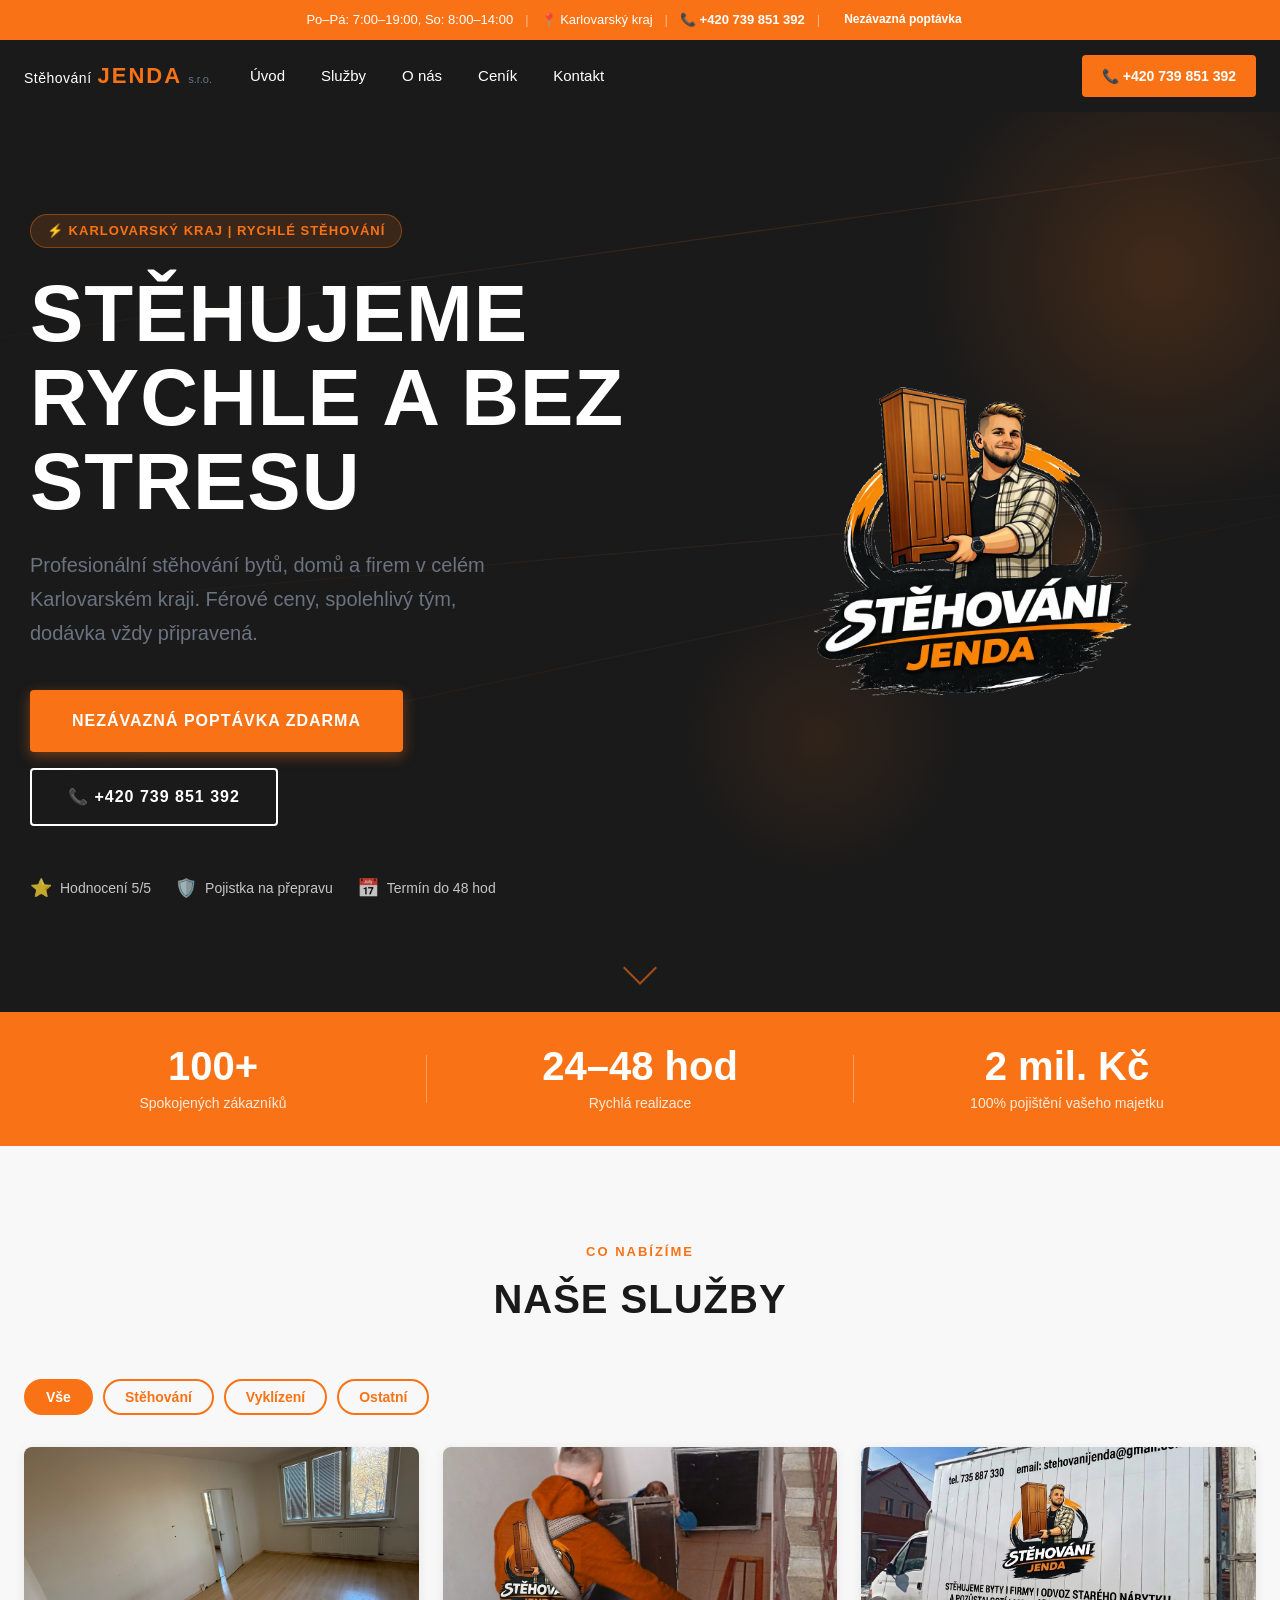
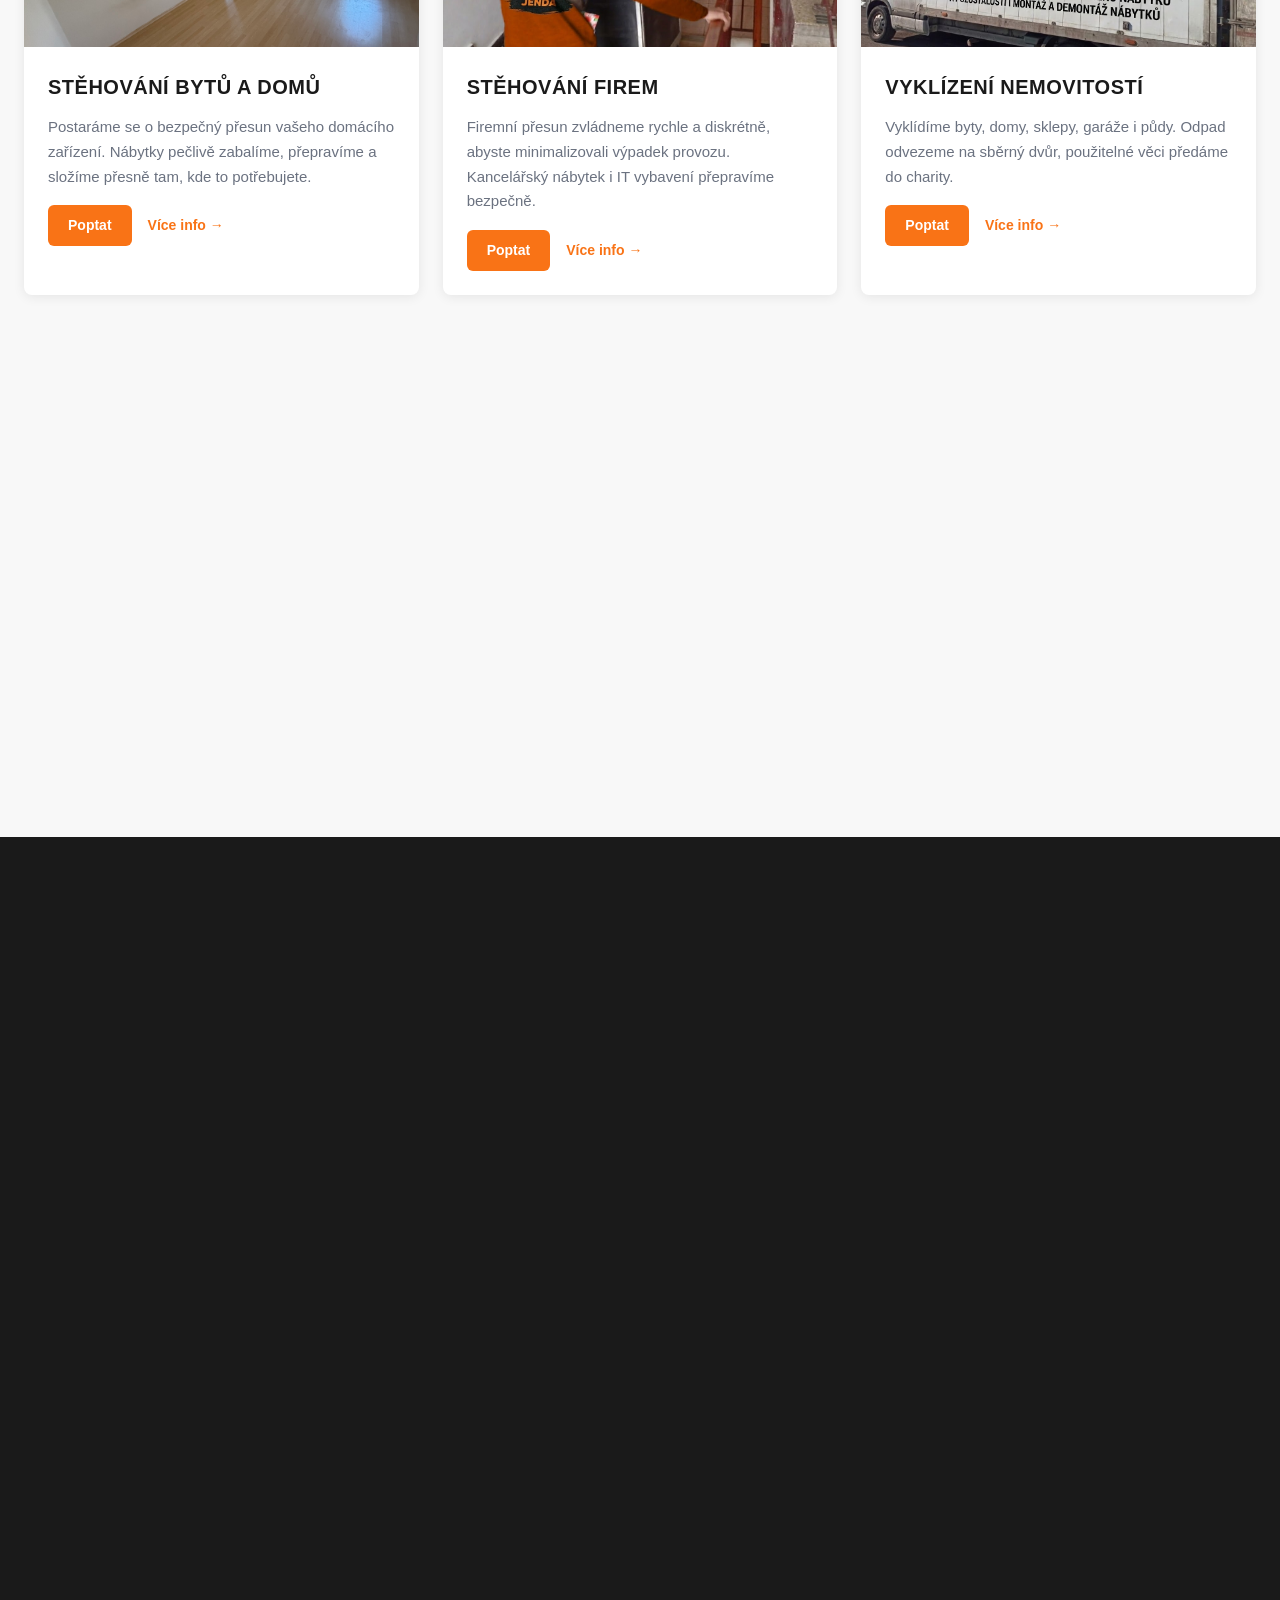
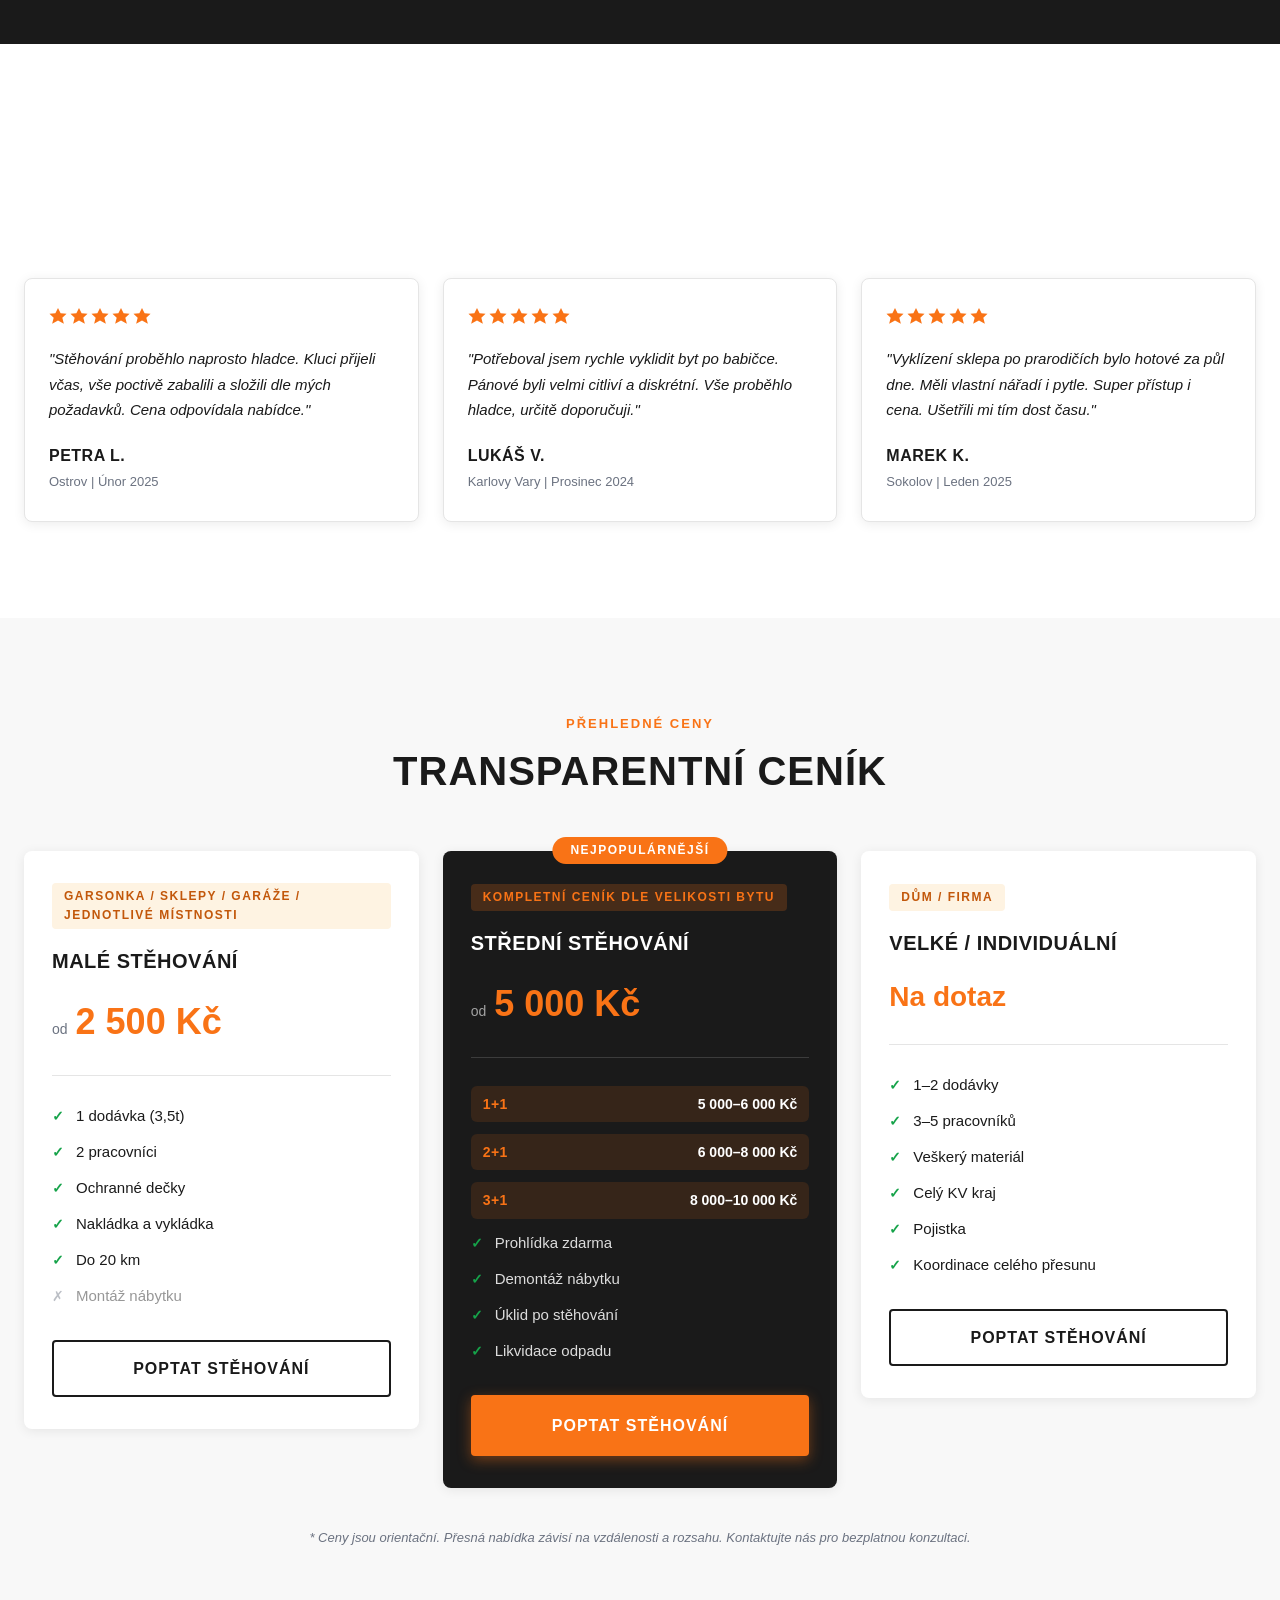
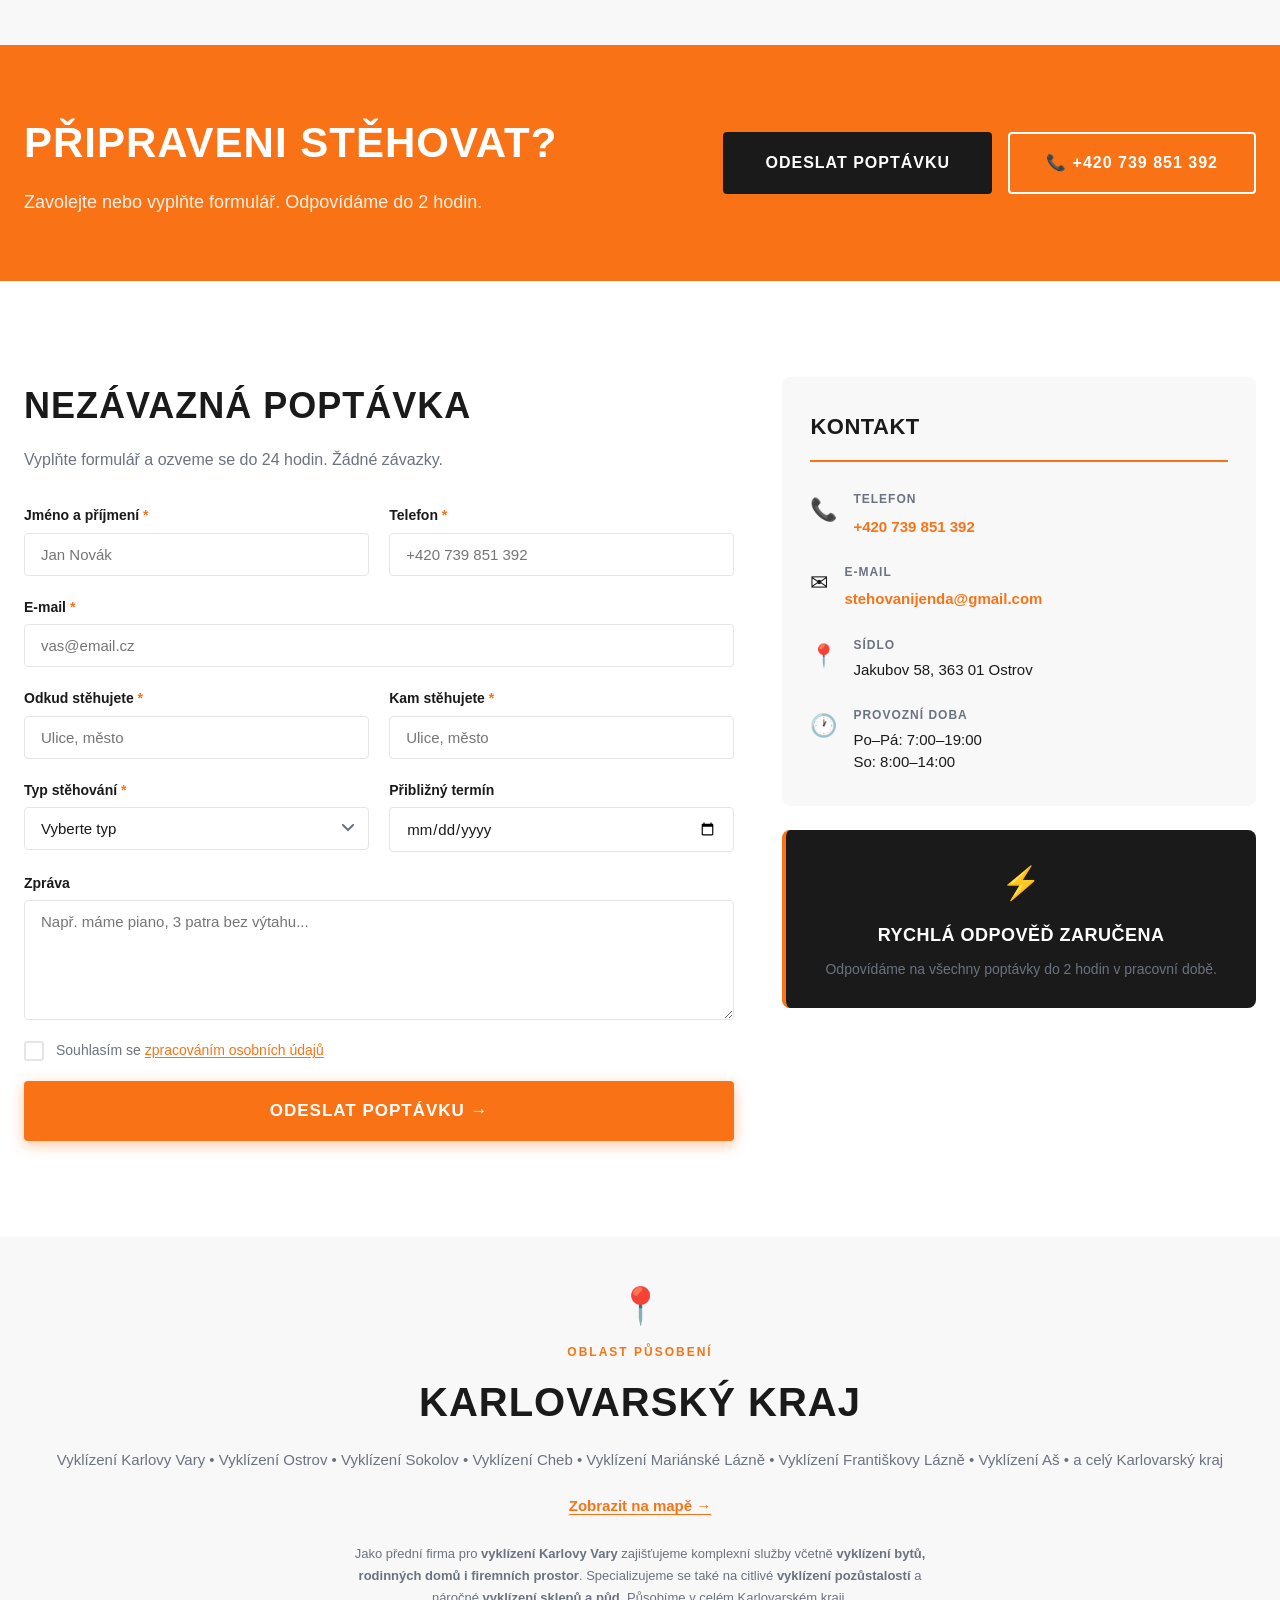
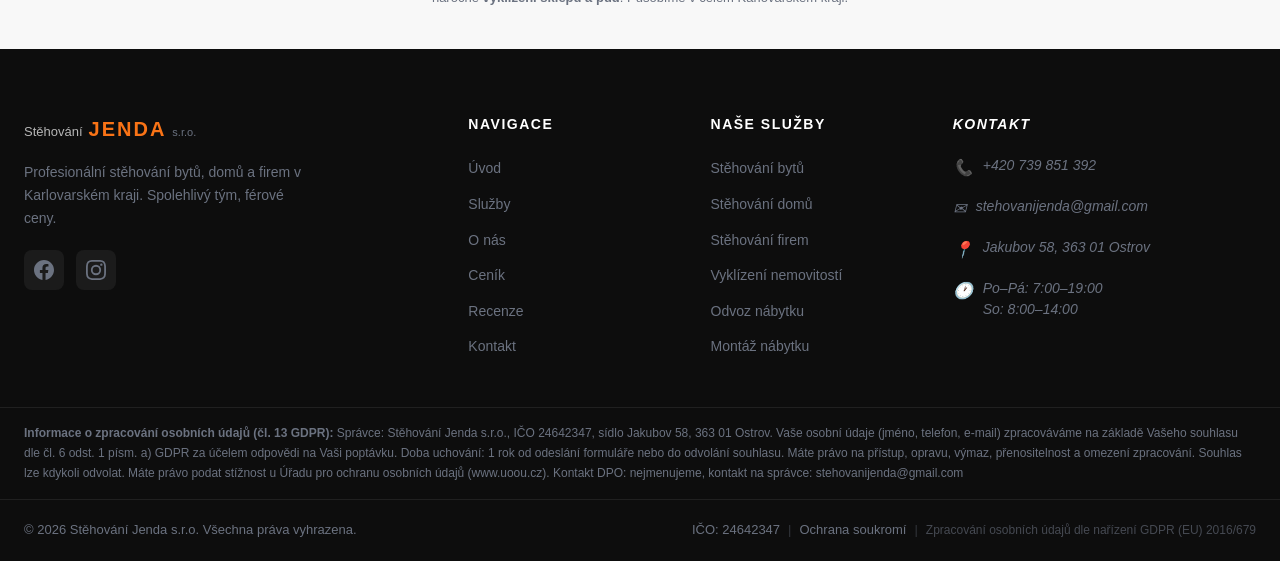
==== commit b6ee7c88: "Add files via upload" ====
--- a/index.html
+++ b/index.html
@@ -1,6 +1,14 @@
 <!DOCTYPE html>
 <html lang="cs">
 <head>
+  <!-- Google tag (gtag.js) -->
+  <script async src="https://www.googletagmanager.com/gtag/js?id=AW-18260392465"></script>
+  <script>
+    window.dataLayer = window.dataLayer || [];
+    function gtag(){dataLayer.push(arguments);}
+    gtag('js', new Date());
+    gtag('config', 'AW-18260392465');
+  </script>
   <meta charset="UTF-8">
   <meta name="viewport" content="width=device-width, initial-scale=1.0">
   <meta name="description" content="Stěhování Jenda s.r.o. — profesionální stěhování bytů, domů a firem v Karlových Varech, Ostrově, Sokolově a celém Karlovarském kraji. Férové ceny, termín do 48 hodin.">
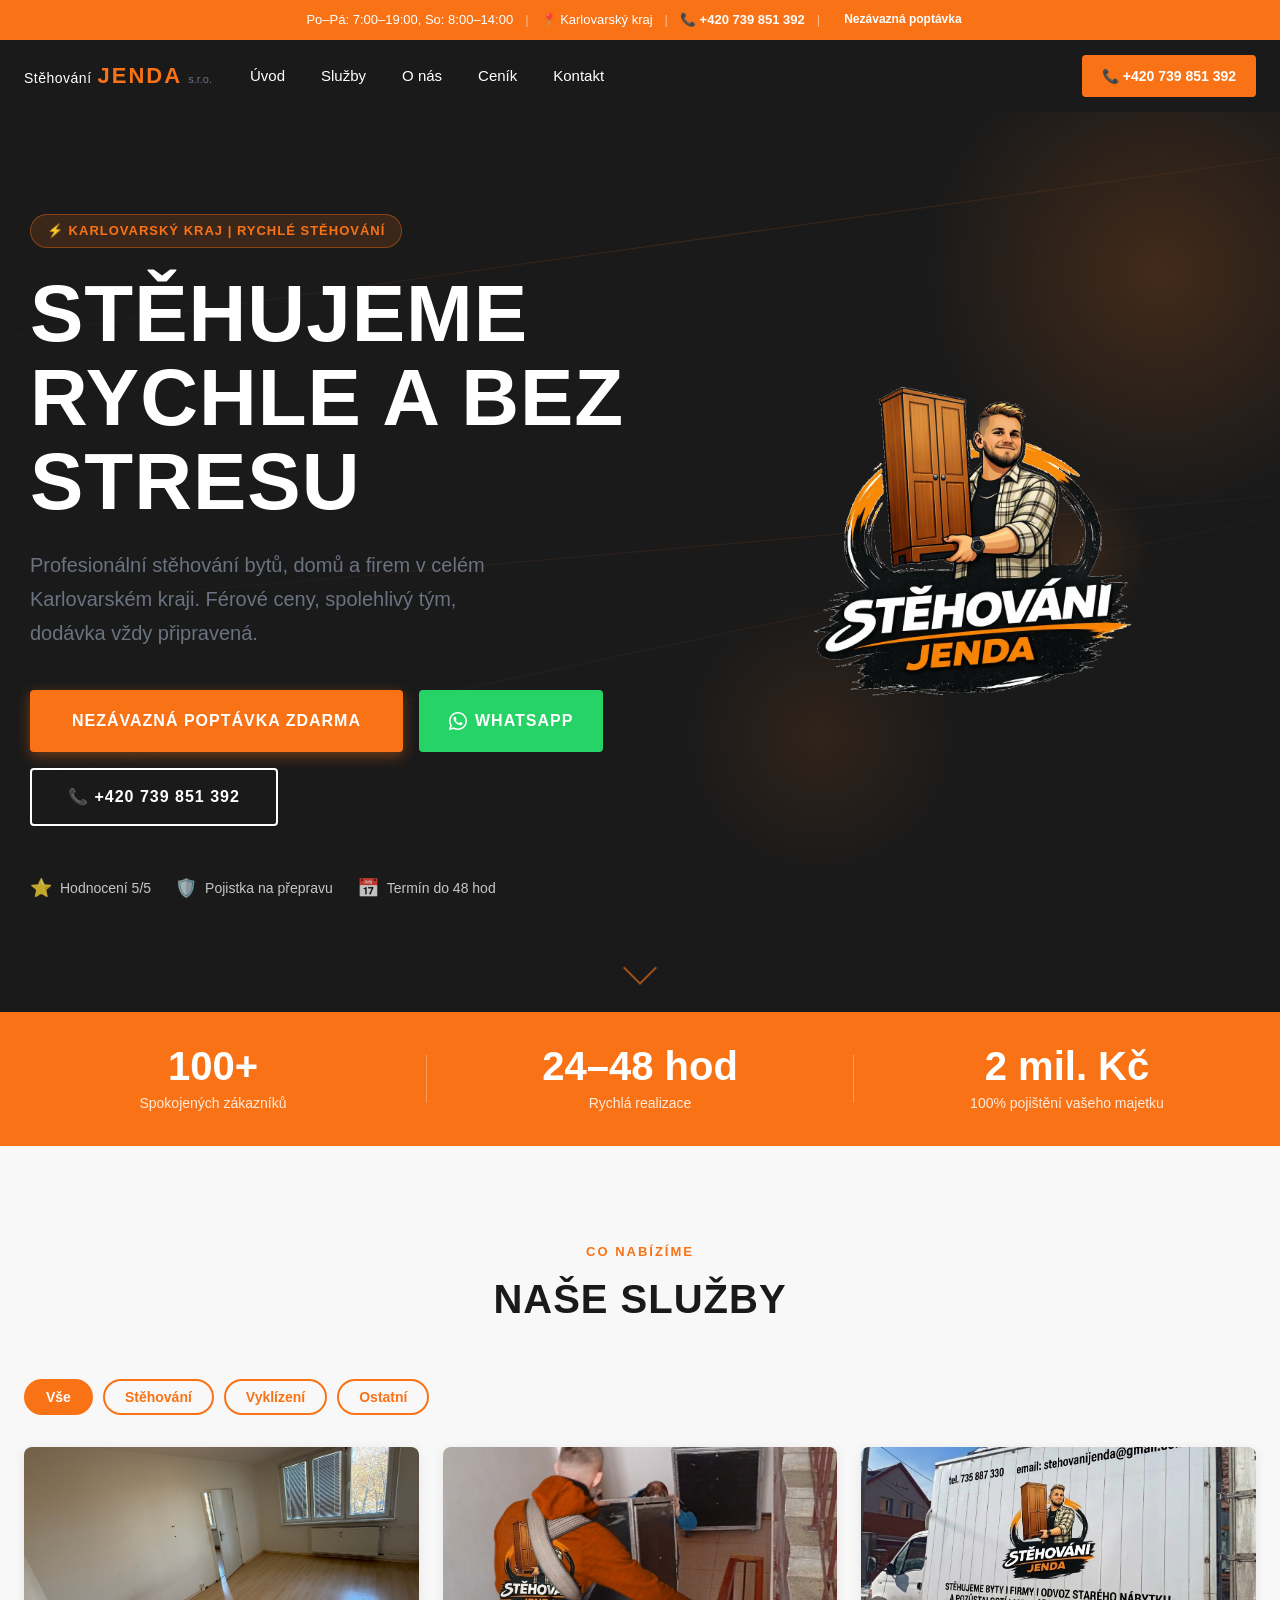
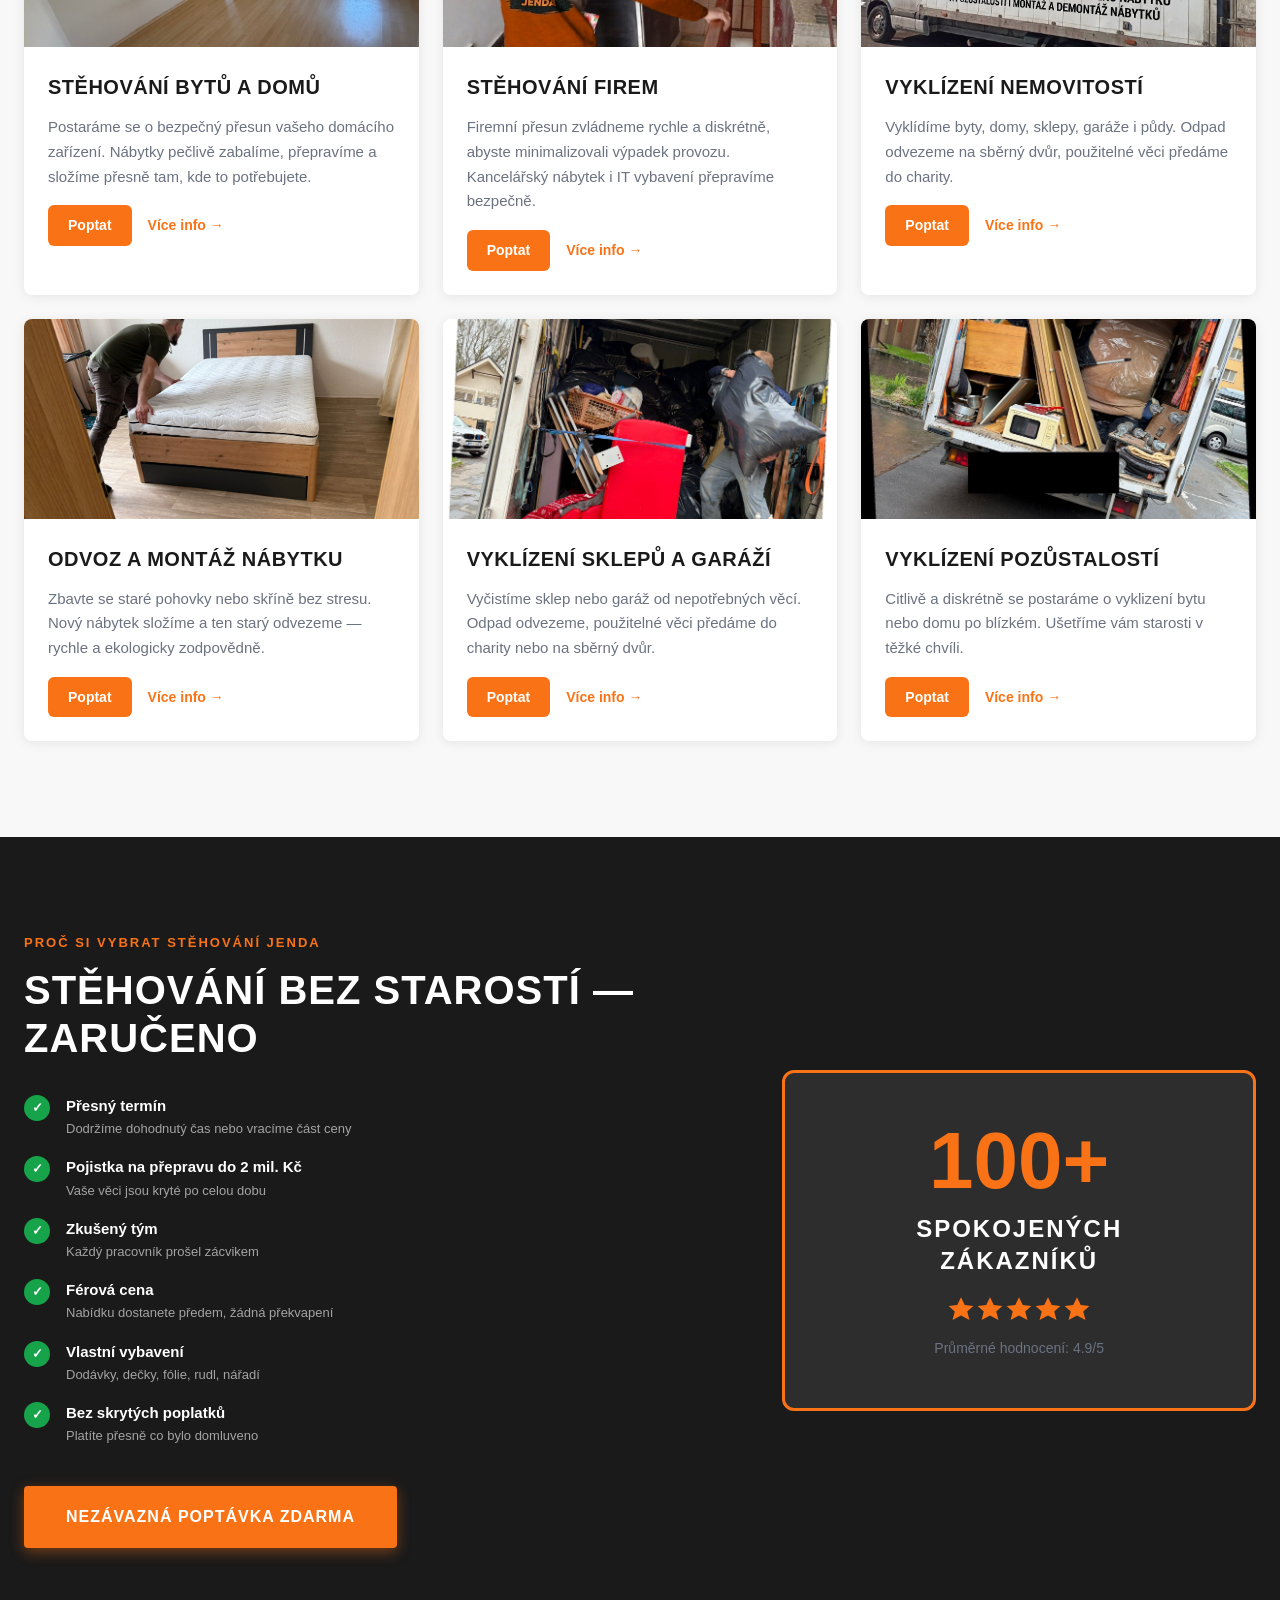
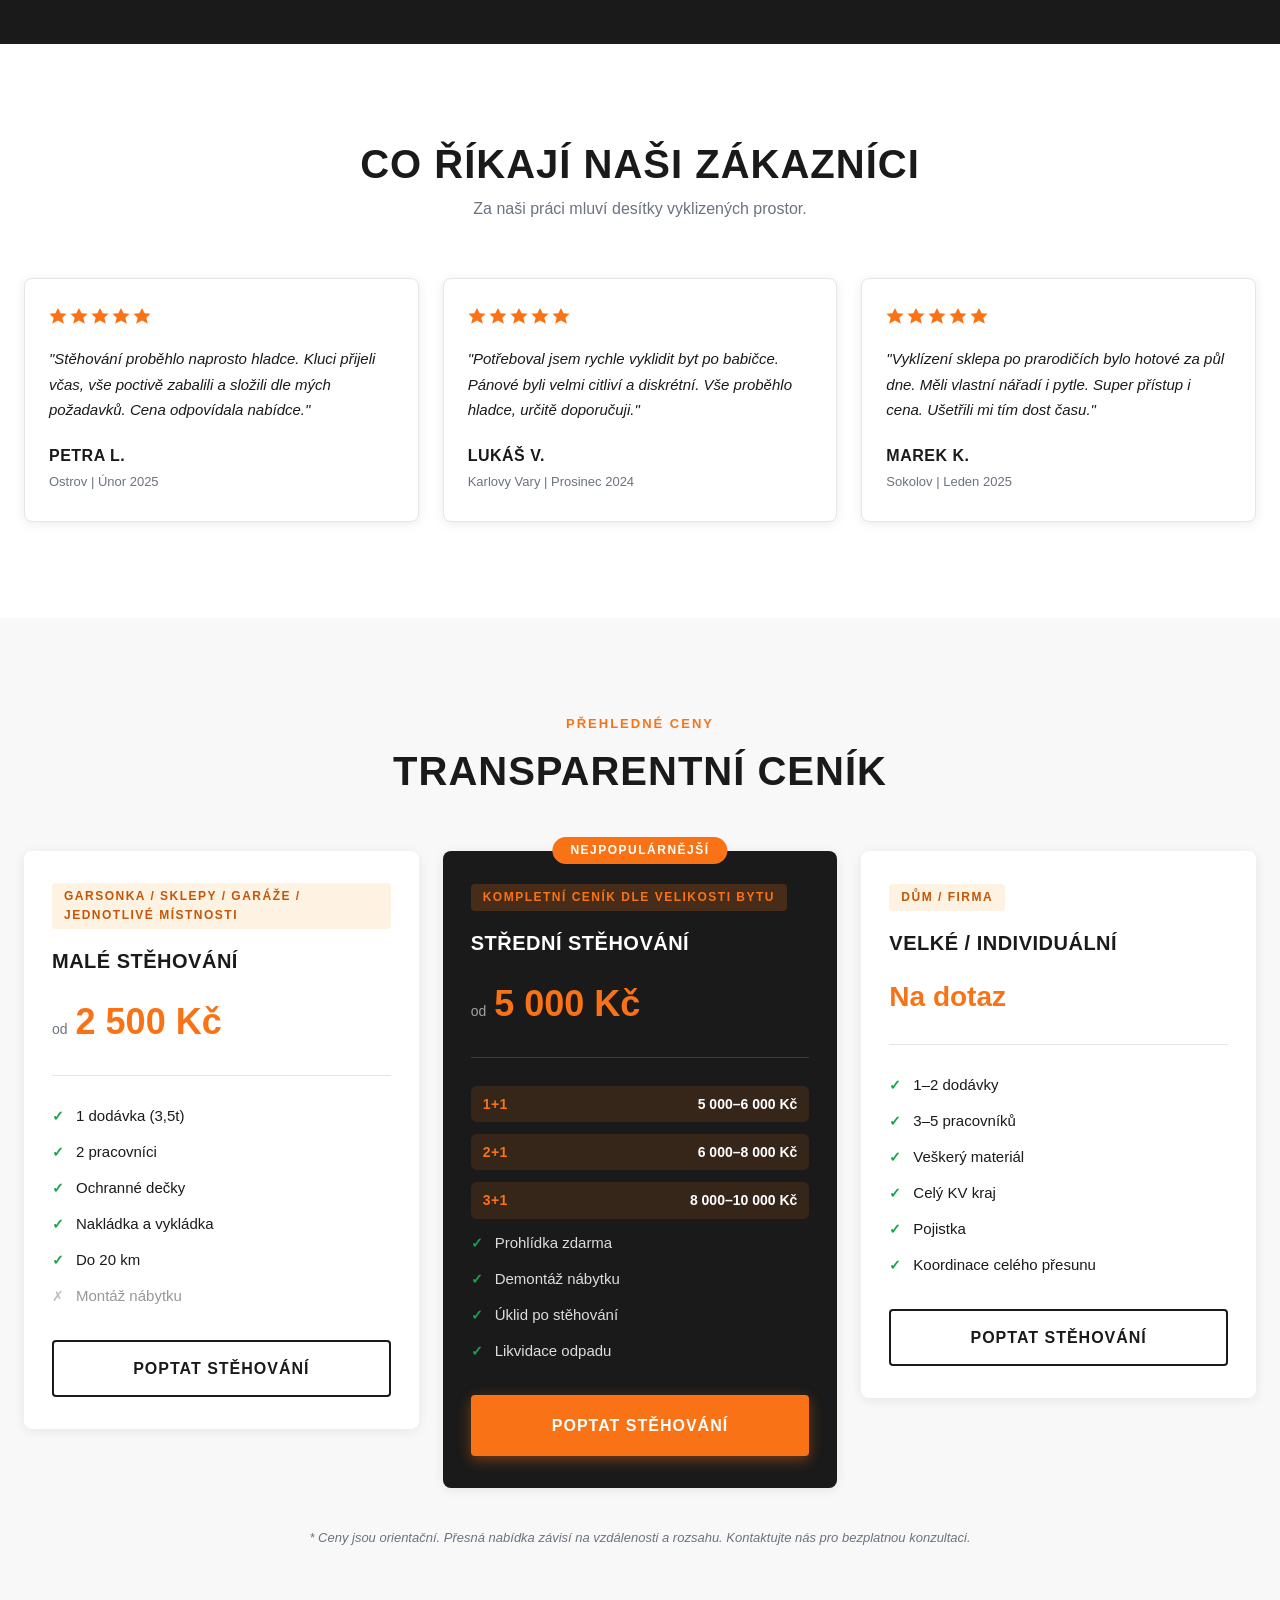
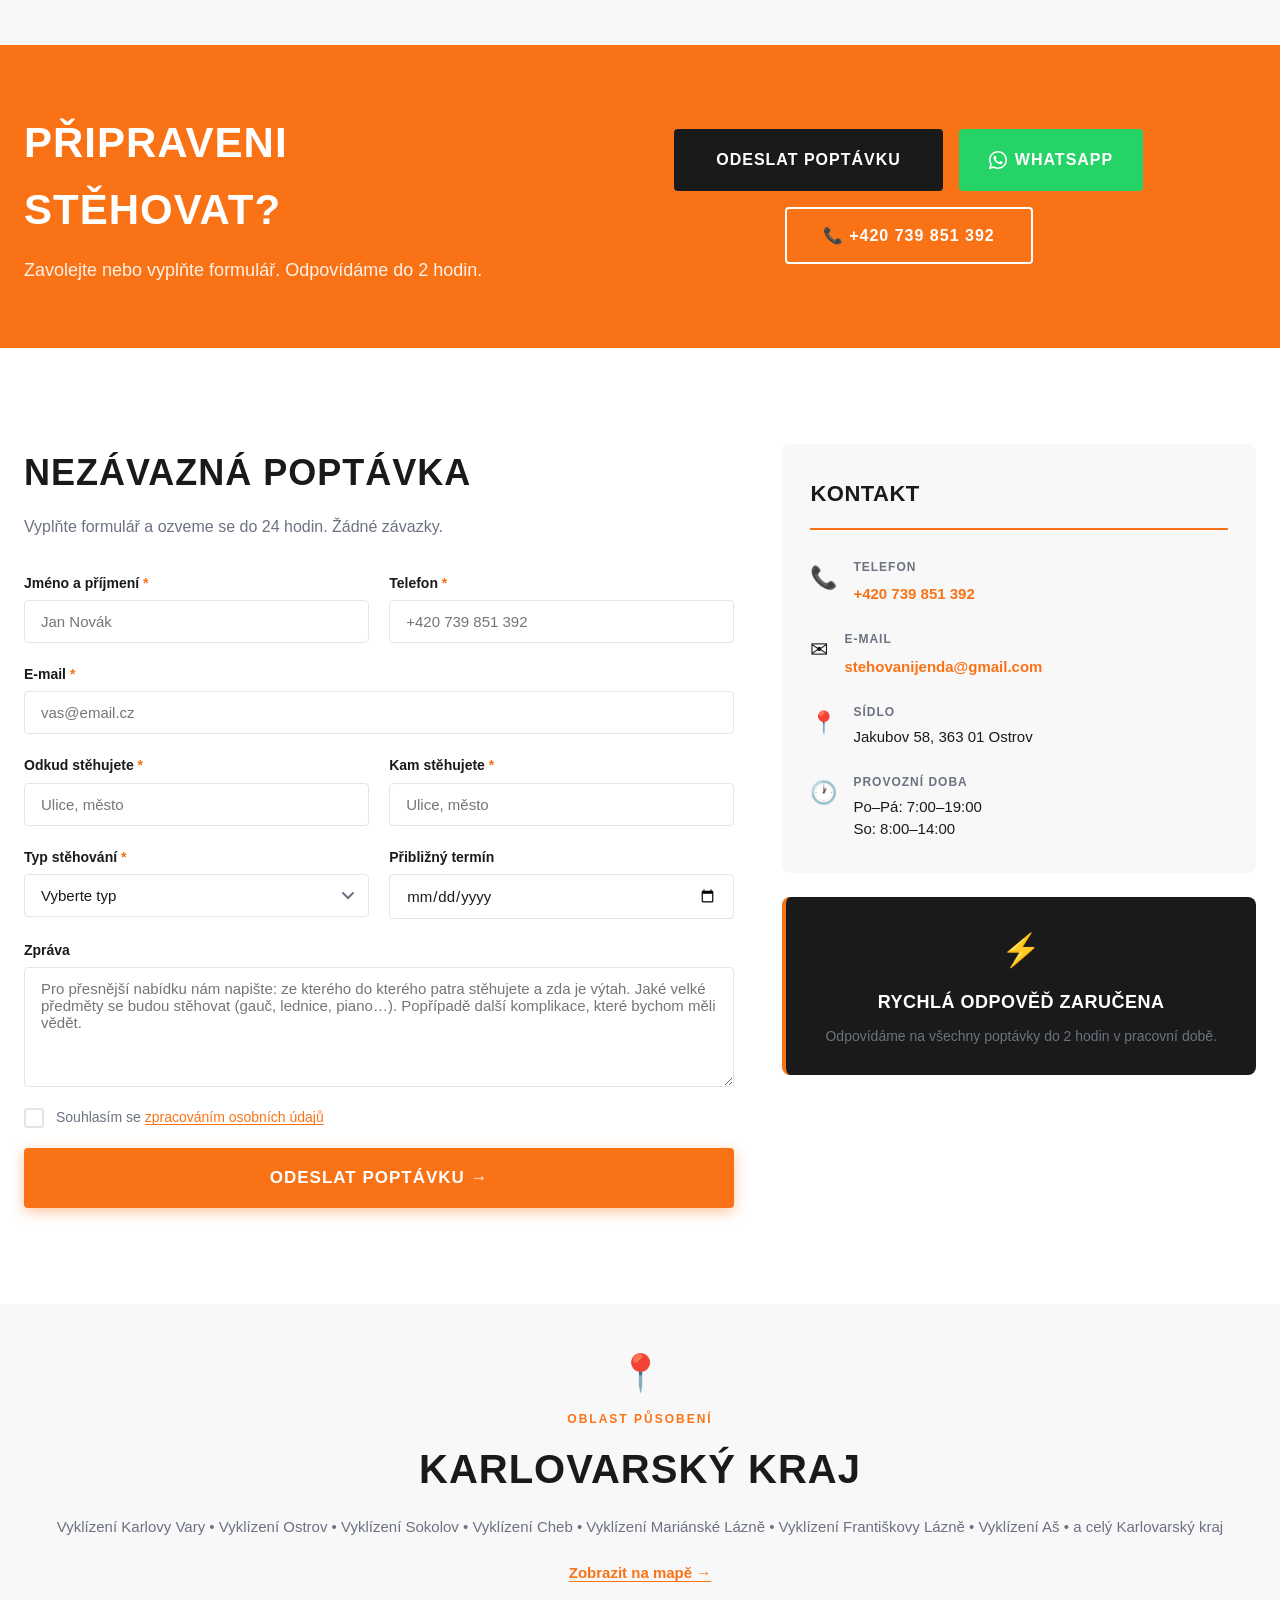
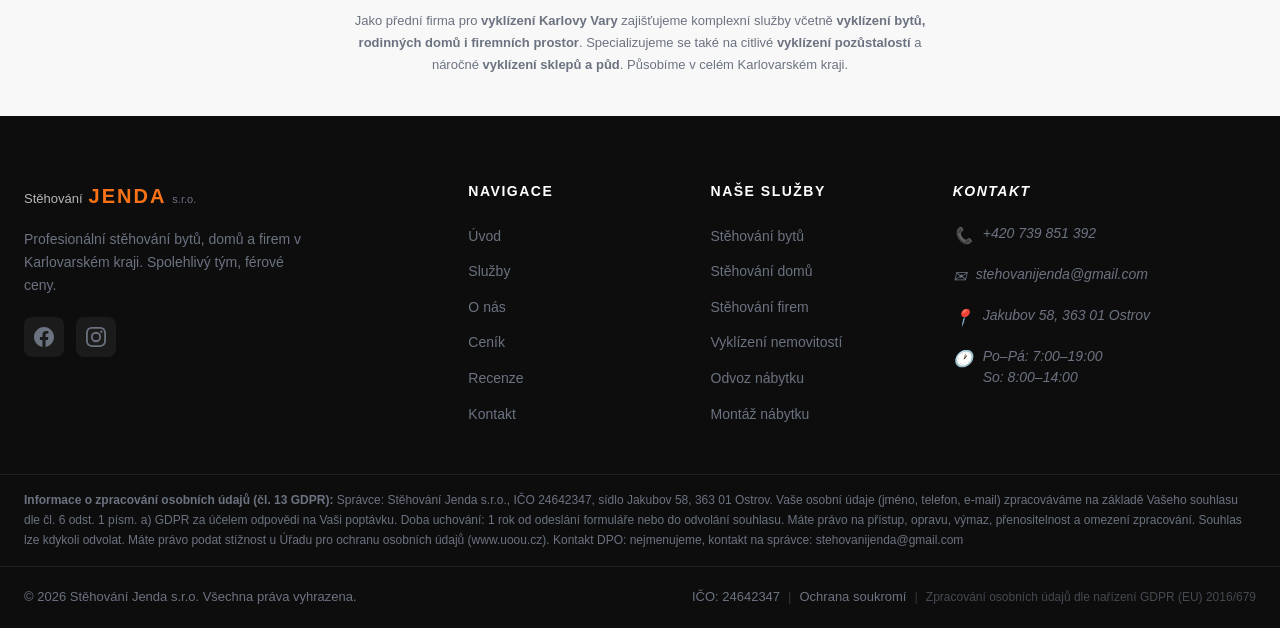
==== commit 6607d46c: "Add files via upload" ====
--- a/index.html
+++ b/index.html
@@ -118,10 +118,10 @@
   <!-- SEKCE 0: TOP BAR -->
   <div class="top-bar" aria-label="Kontaktní informace">
     <div class="container top-bar__inner">
-      <span>Po–Pá: 7:00–19:00, So: 8:00–14:00</span>
-      <span class="top-bar__separator">|</span>
-      <span>&#128205; Karlovarský kraj</span>
-      <span class="top-bar__separator">|</span>
+      <span class="top-bar__hide-mobile">Po–Pá: 7:00–19:00, So: 8:00–14:00</span>
+      <span class="top-bar__separator top-bar__hide-mobile">|</span>
+      <span class="top-bar__hide-mobile">&#128205; Karlovarský kraj</span>
+      <span class="top-bar__separator top-bar__hide-mobile">|</span>
       <span><a href="tel:+420739851392" class="top-bar__link">&#128222; +420 739 851 392</a></span>
       <span class="top-bar__separator">|</span>
       <a href="#kontakt" class="top-bar__btn">Nezávazná poptávka</a>
@@ -194,6 +194,10 @@
 
           <div class="hero__cta">
             <a href="#kontakt" class="btn-primary">Nezávazná poptávka zdarma</a>
+            <a href="https://wa.me/420739851392" class="btn-whatsapp" target="_blank" rel="noopener" aria-label="Napište nám na WhatsApp">
+              <svg xmlns="http://www.w3.org/2000/svg" width="18" height="18" viewBox="0 0 24 24" fill="currentColor" aria-hidden="true" style="flex-shrink:0"><path d="M17.472 14.382c-.297-.149-1.758-.867-2.03-.967-.273-.099-.471-.148-.67.15-.197.297-.767.966-.94 1.164-.173.199-.347.223-.644.075-.297-.15-1.255-.463-2.39-1.475-.883-.788-1.48-1.761-1.653-2.059-.173-.297-.018-.458.13-.606.134-.133.298-.347.446-.52.149-.174.198-.298.298-.497.099-.198.05-.371-.025-.52-.075-.149-.669-1.612-.916-2.207-.242-.579-.487-.5-.669-.51-.173-.008-.371-.01-.57-.01-.198 0-.52.074-.792.372-.272.297-1.04 1.016-1.04 2.479 0 1.462 1.065 2.875 1.213 3.074.149.198 2.096 3.2 5.077 4.487.709.306 1.262.489 1.694.625.712.227 1.36.195 1.871.118.571-.085 1.758-.719 2.006-1.413.248-.694.248-1.289.173-1.413-.074-.124-.272-.198-.57-.347z"/><path d="M12 0C5.373 0 0 5.373 0 12c0 2.127.558 4.122 1.532 5.852L.057 23.486a.5.5 0 0 0 .612.612l5.534-1.474A11.943 11.943 0 0 0 12 24c6.627 0 12-5.373 12-12S18.627 0 12 0zm0 21.882a9.871 9.871 0 0 1-5.031-1.378l-.36-.214-3.733.994.994-3.733-.214-.36A9.871 9.871 0 0 1 2.118 12C2.118 6.527 6.527 2.118 12 2.118S21.882 6.527 21.882 12 17.473 21.882 12 21.882z"/></svg>
+              WhatsApp
+            </a>
             <a href="tel:+420739851392" class="btn-ghost">&#128222; +420 739 851 392</a>
           </div>
 
@@ -626,6 +630,10 @@
         </div>
         <div class="cta-banner__actions">
           <a href="#kontakt" class="btn-dark">Odeslat poptávku</a>
+          <a href="https://wa.me/420739851392" class="btn-whatsapp" target="_blank" rel="noopener" aria-label="Napište nám na WhatsApp">
+            <svg xmlns="http://www.w3.org/2000/svg" width="18" height="18" viewBox="0 0 24 24" fill="currentColor" aria-hidden="true" style="flex-shrink:0"><path d="M17.472 14.382c-.297-.149-1.758-.867-2.03-.967-.273-.099-.471-.148-.67.15-.197.297-.767.966-.94 1.164-.173.199-.347.223-.644.075-.297-.15-1.255-.463-2.39-1.475-.883-.788-1.48-1.761-1.653-2.059-.173-.297-.018-.458.13-.606.134-.133.298-.347.446-.52.149-.174.198-.298.298-.497.099-.198.05-.371-.025-.52-.075-.149-.669-1.612-.916-2.207-.242-.579-.487-.5-.669-.51-.173-.008-.371-.01-.57-.01-.198 0-.52.074-.792.372-.272.297-1.04 1.016-1.04 2.479 0 1.462 1.065 2.875 1.213 3.074.149.198 2.096 3.2 5.077 4.487.709.306 1.262.489 1.694.625.712.227 1.36.195 1.871.118.571-.085 1.758-.719 2.006-1.413.248-.694.248-1.289.173-1.413-.074-.124-.272-.198-.57-.347z"/><path d="M12 0C5.373 0 0 5.373 0 12c0 2.127.558 4.122 1.532 5.852L.057 23.486a.5.5 0 0 0 .612.612l5.534-1.474A11.943 11.943 0 0 0 12 24c6.627 0 12-5.373 12-12S18.627 0 12 0zm0 21.882a9.871 9.871 0 0 1-5.031-1.378l-.36-.214-3.733.994.994-3.733-.214-.36A9.871 9.871 0 0 1 2.118 12C2.118 6.527 6.527 2.118 12 2.118S21.882 6.527 21.882 12 17.473 21.882 12 21.882z"/></svg>
+            WhatsApp
+          </a>
           <a href="tel:+420739851392" class="btn-ghost">&#128222; +420 739 851 392</a>
         </div>
       </div>
@@ -680,11 +688,15 @@
                 <label class="form__label" for="type">Typ stěhování <span class="form__required" aria-hidden="true">*</span></label>
                 <select class="form__input form__select" id="type" name="type" required aria-required="true">
                   <option value="" disabled selected>Vyberte typ</option>
-                  <option value="byt">Byt</option>
+                  <option value="byt-1+1">Byt 1+1</option>
+                  <option value="byt-2+1">Byt 2+1</option>
+                  <option value="byt-3+1">Byt 3+1</option>
+                  <option value="byt-4+1">Byt 4+1</option>
                   <option value="dum">Dům</option>
                   <option value="firma">Firma</option>
                   <option value="vyklizeni">Vyklízení</option>
-                  <option value="jine">Jiné</option>
+                  <option value="par-kusu">Pár kusů nábytku</option>
+                  <option value="tezke-kusy">Těžké kusy – gauč, piáno…</option>
                 </select>
                 <span class="form__error" id="type-error" role="alert"></span>
               </div>
@@ -696,7 +708,7 @@
 
             <div class="form__group">
               <label class="form__label" for="message">Zpráva</label>
-              <textarea class="form__input form__textarea" id="message" name="message" rows="4" placeholder="Např. máme piano, 3 patra bez výtahu..."></textarea>
+              <textarea class="form__input form__textarea" id="message" name="message" rows="5" placeholder="Pro přesnější nabídku nám napište: ze kterého do kterého patra stěhujete a zda je výtah. Jaké velké předměty se budou stěhovat (gauč, lednice, piano…). Popřípadě další komplikace, které bychom měli vědět."></textarea>
             </div>
 
             <div class="form__group form__group--checkbox">
--- a/style.css
+++ b/style.css
@@ -183,6 +183,34 @@
   outline-offset: 3px;
 }
 
+.btn-whatsapp {
+  display: inline-flex;
+  align-items: center;
+  justify-content: center;
+  gap: 8px;
+  background: #25D366;
+  color: var(--white);
+  border: 2px solid #25D366;
+  padding: 14px 28px;
+  border-radius: 4px;
+  font-family: var(--font-heading);
+  font-weight: 700;
+  font-size: 16px;
+  text-transform: uppercase;
+  letter-spacing: 1px;
+  transition: background var(--transition-fast), transform var(--transition-fast);
+  cursor: pointer;
+  white-space: nowrap;
+}
+
+.btn-whatsapp:hover,
+.btn-whatsapp:focus-visible {
+  background: #1ebe5d;
+  border-color: #1ebe5d;
+  color: var(--white);
+  transform: scale(1.02);
+}
+
 .btn-ghost {
   display: inline-flex;
   align-items: center;
@@ -2144,6 +2172,12 @@
 /* --------------------------------------------------------------------------
    21. SMALL MOBILE (below 480px)
    -------------------------------------------------------------------------- */
+@media (max-width: 767px) {
+  .top-bar__hide-mobile {
+    display: none;
+  }
+}
+
 @media (max-width: 479px) {
   .top-bar__inner {
     justify-content: center;
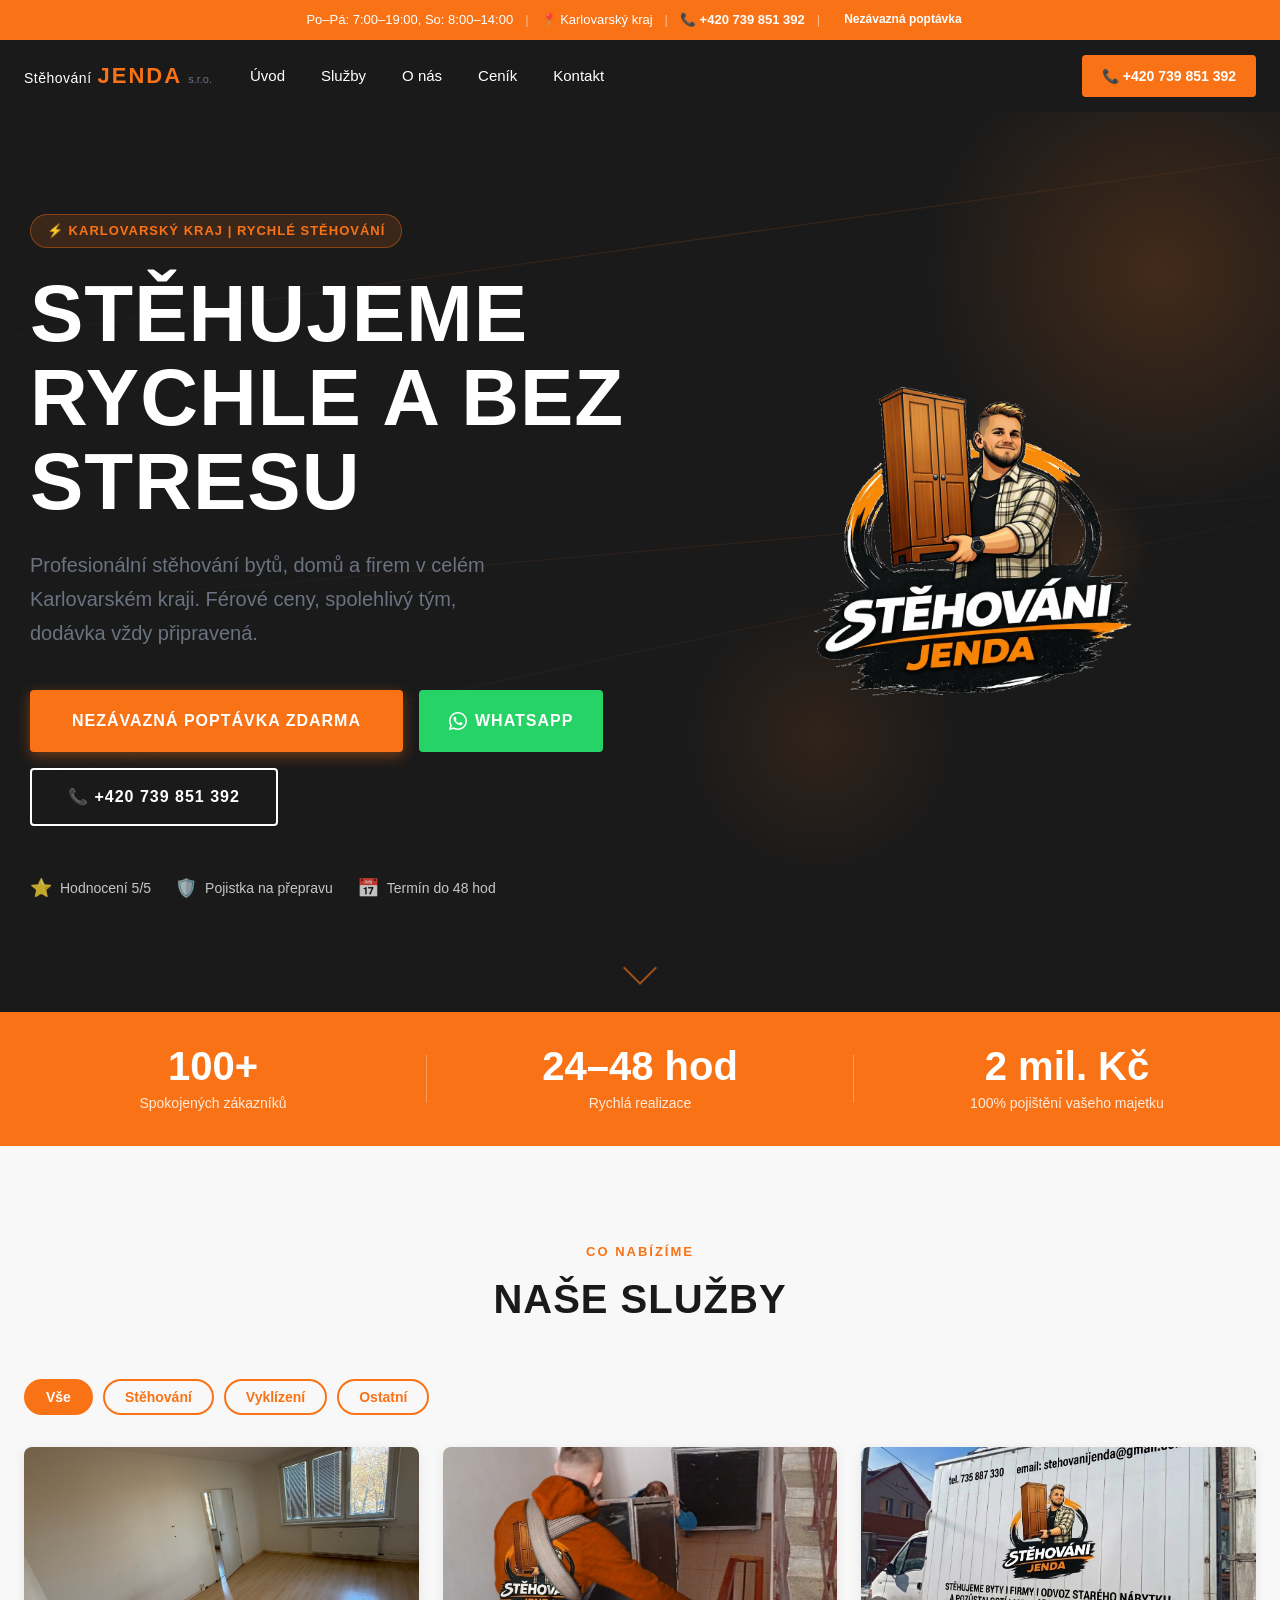
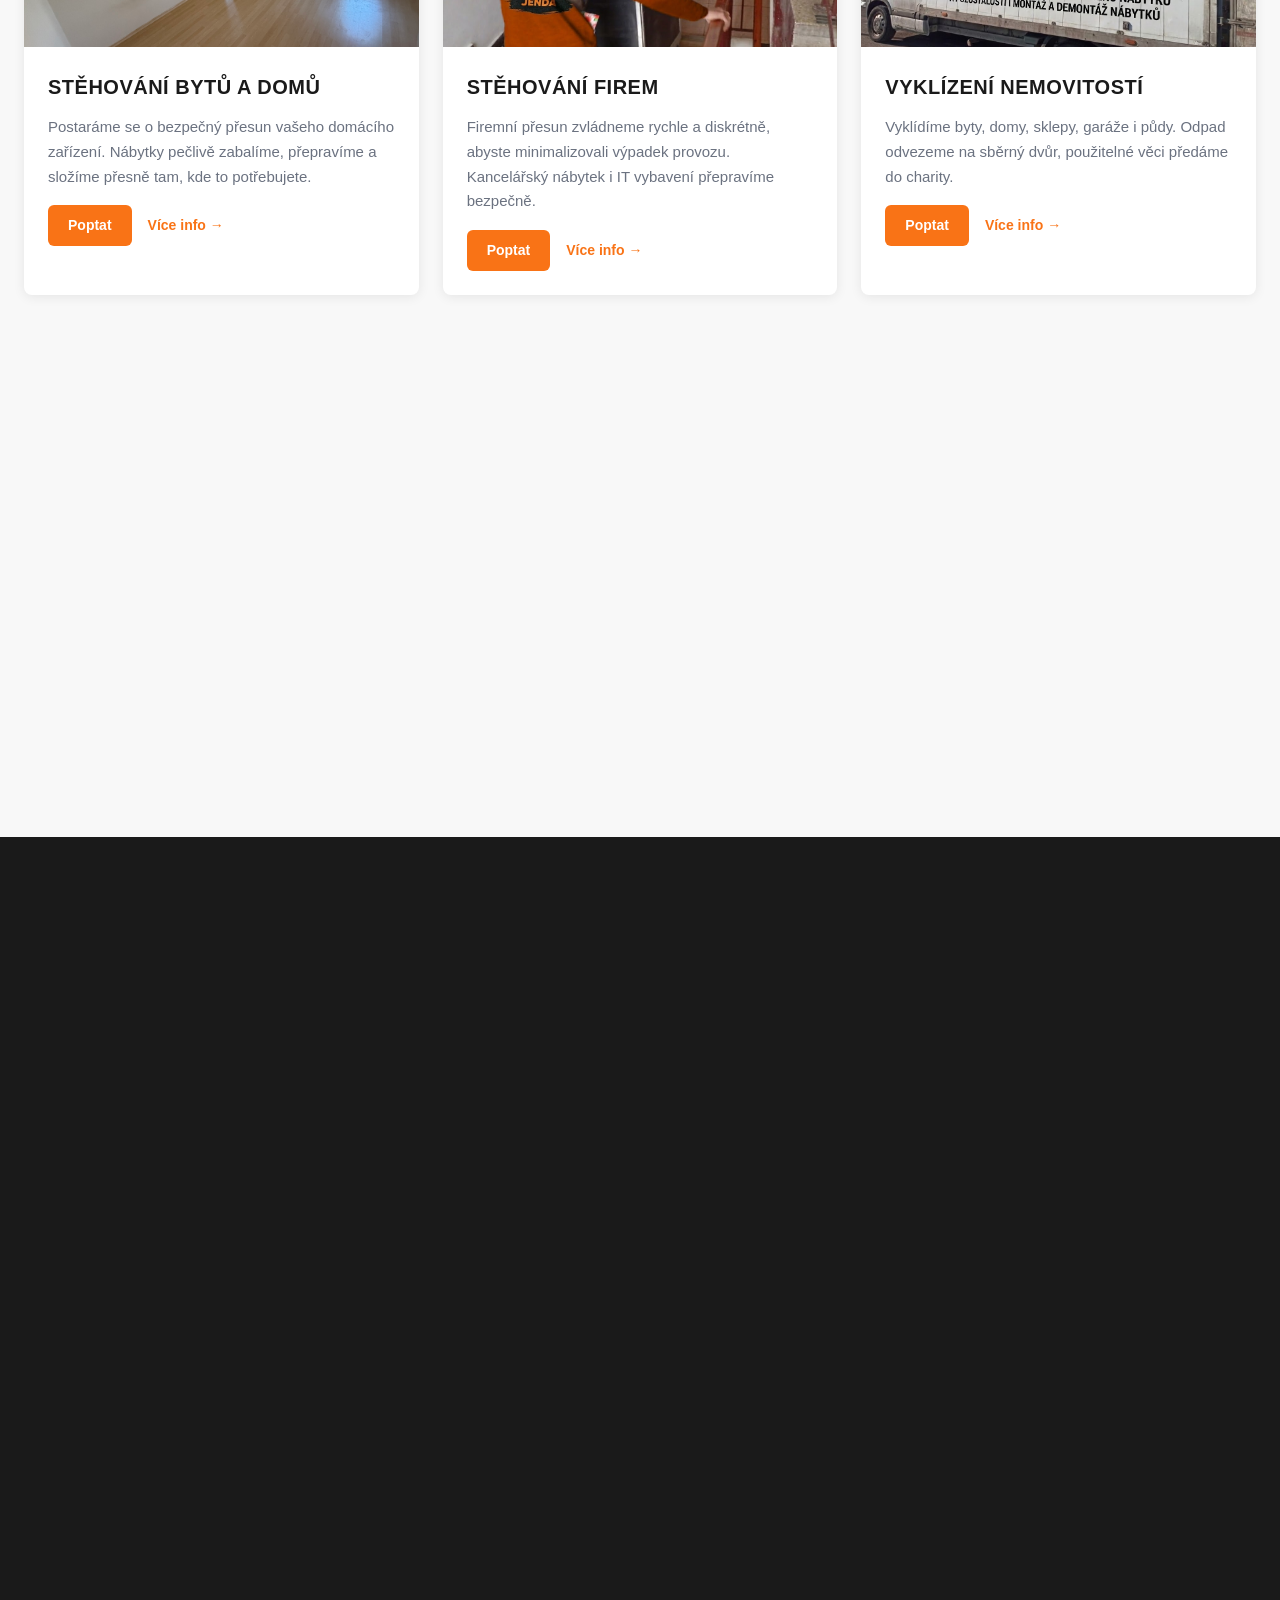
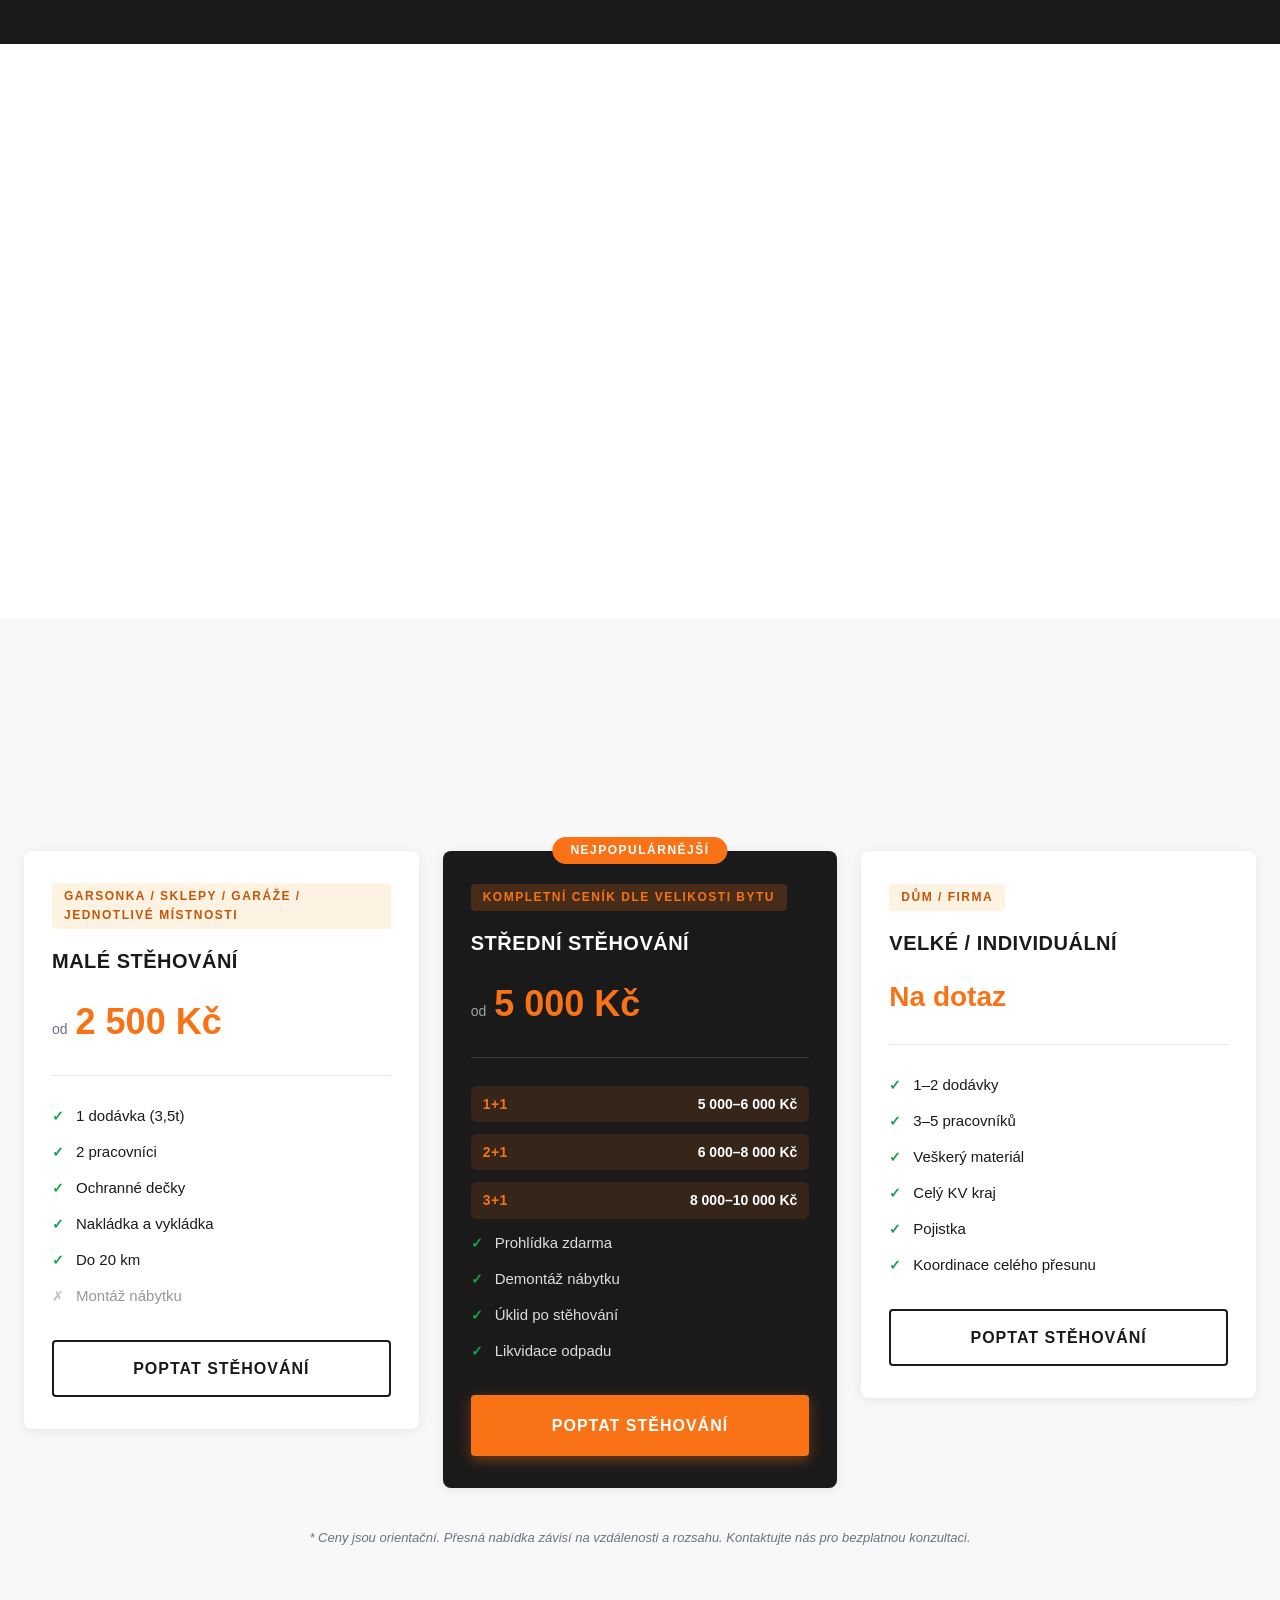
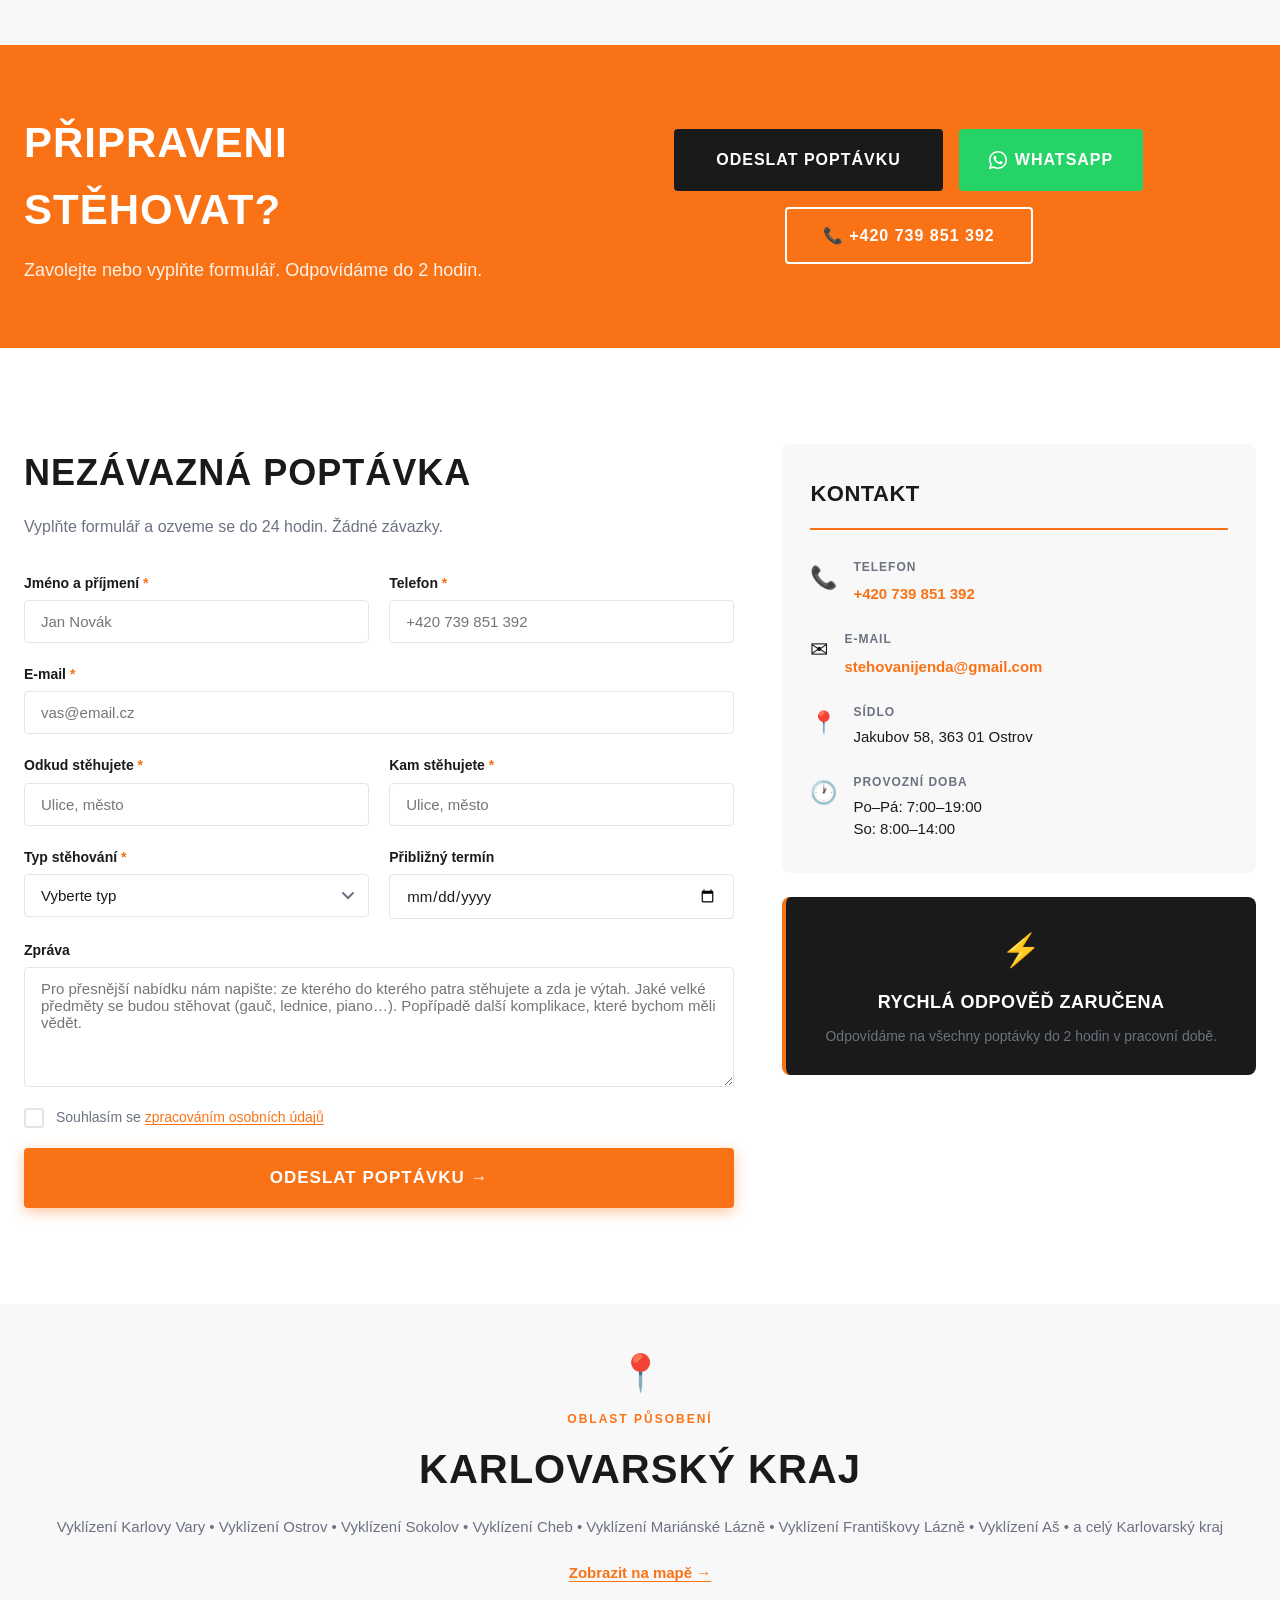
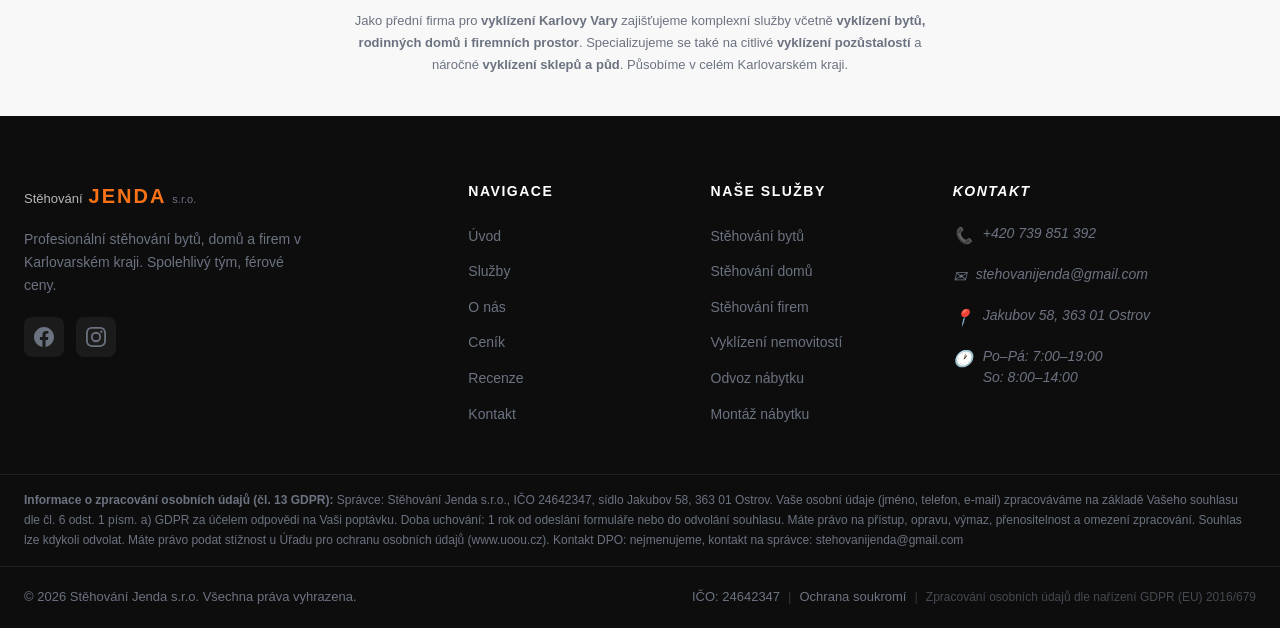
==== commit 282d13ca: "Add files via upload" ====
--- a/index.html
+++ b/index.html
@@ -107,7 +107,7 @@
   <link rel="preconnect" href="https://fonts.gstatic.com" crossorigin>
   <link href="https://fonts.googleapis.com/css2?family=Oswald:wght@400;600;700&family=Inter:wght@400;500;600&display=swap" rel="stylesheet">
 
-  <meta http-equiv="Content-Security-Policy" content="default-src 'self'; script-src 'self'; style-src 'self' https://fonts.googleapis.com 'unsafe-inline'; font-src https://fonts.gstatic.com; img-src 'self' data:; connect-src 'self' https://stehovanijenda.cz; base-uri 'self'; form-action 'self' https://stehovanijenda.cz;">
+  <meta http-equiv="Content-Security-Policy" content="default-src 'self'; script-src 'self' https://www.googletagmanager.com; style-src 'self' https://fonts.googleapis.com 'unsafe-inline'; font-src https://fonts.gstatic.com; img-src 'self' data: https://www.google.com https://googleads.g.doubleclick.net; connect-src 'self' https://stehovanijenda.cz https://www.googletagmanager.com https://www.google-analytics.com https://googleads.g.doubleclick.net https://www.google.com https://analytics.google.com; base-uri 'self'; form-action 'self' https://stehovanijenda.cz;">
 
   <link rel="stylesheet" href="style.css">
 </head>
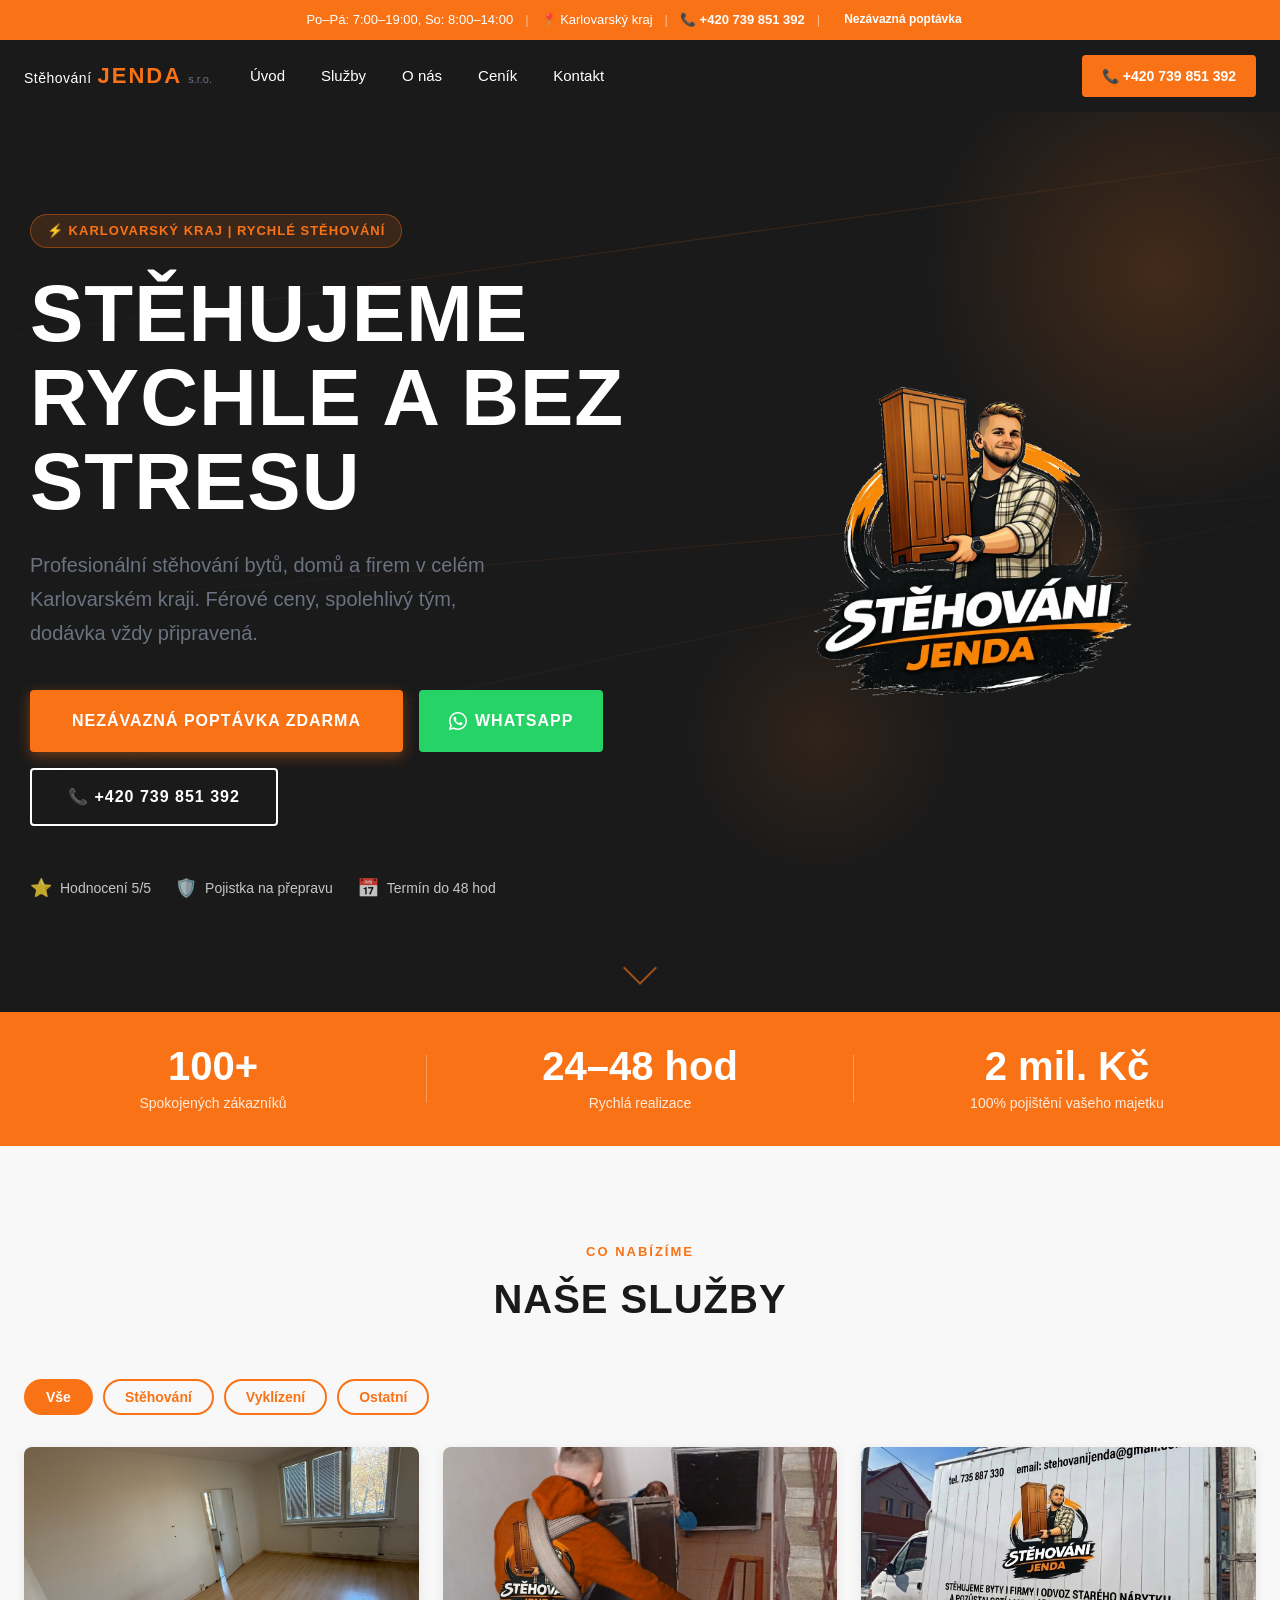
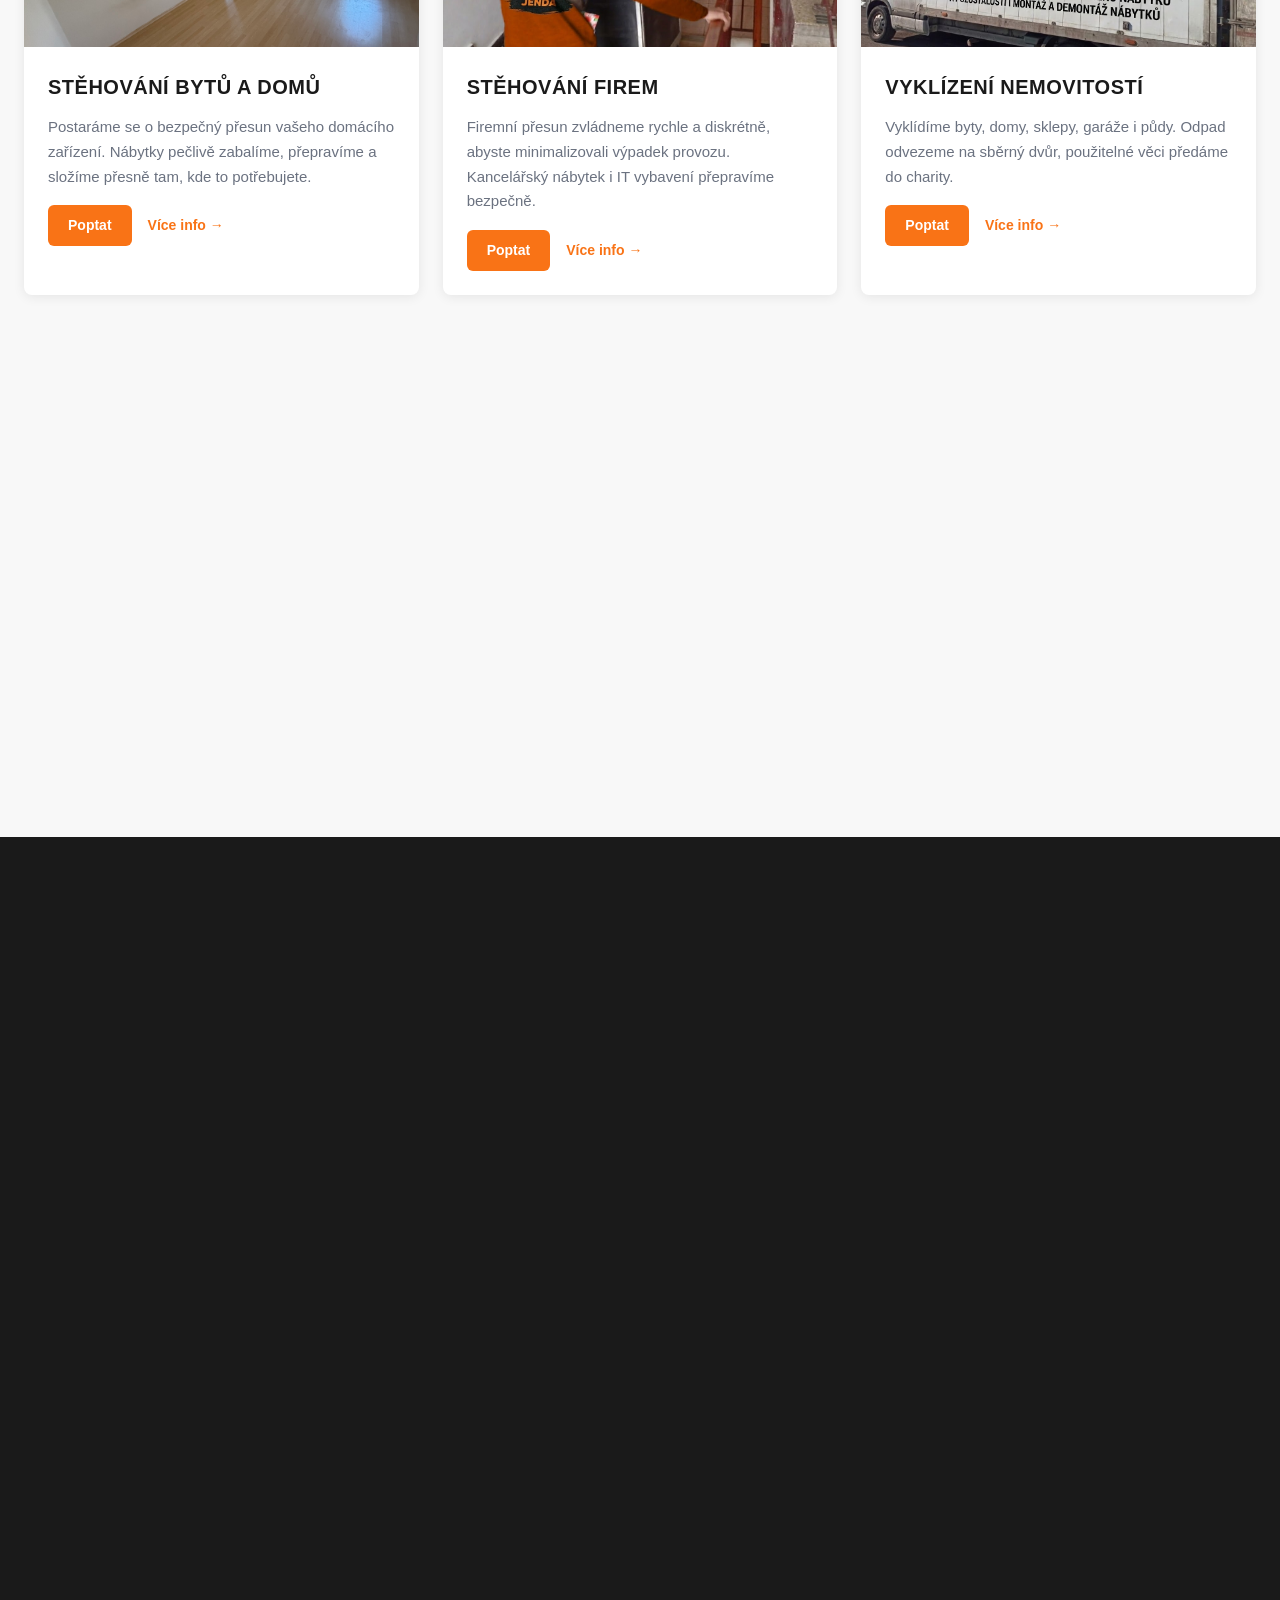
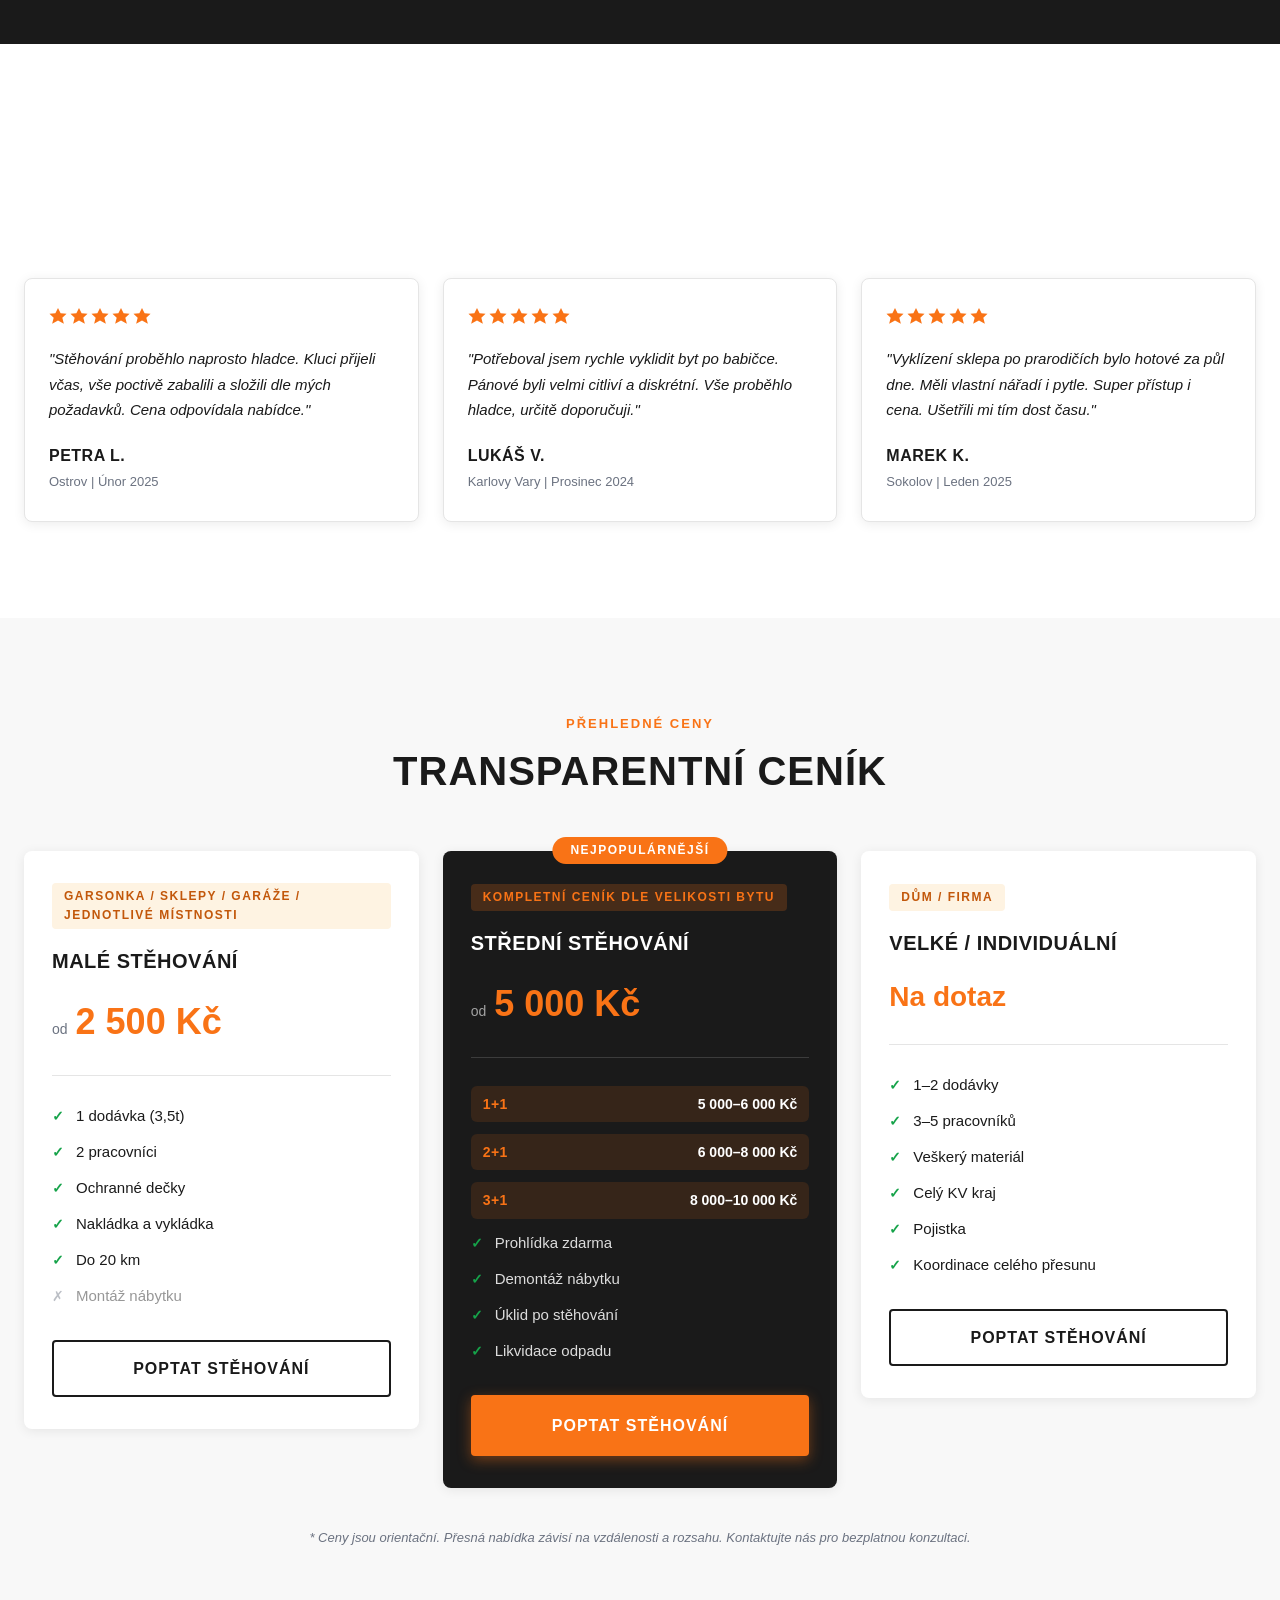
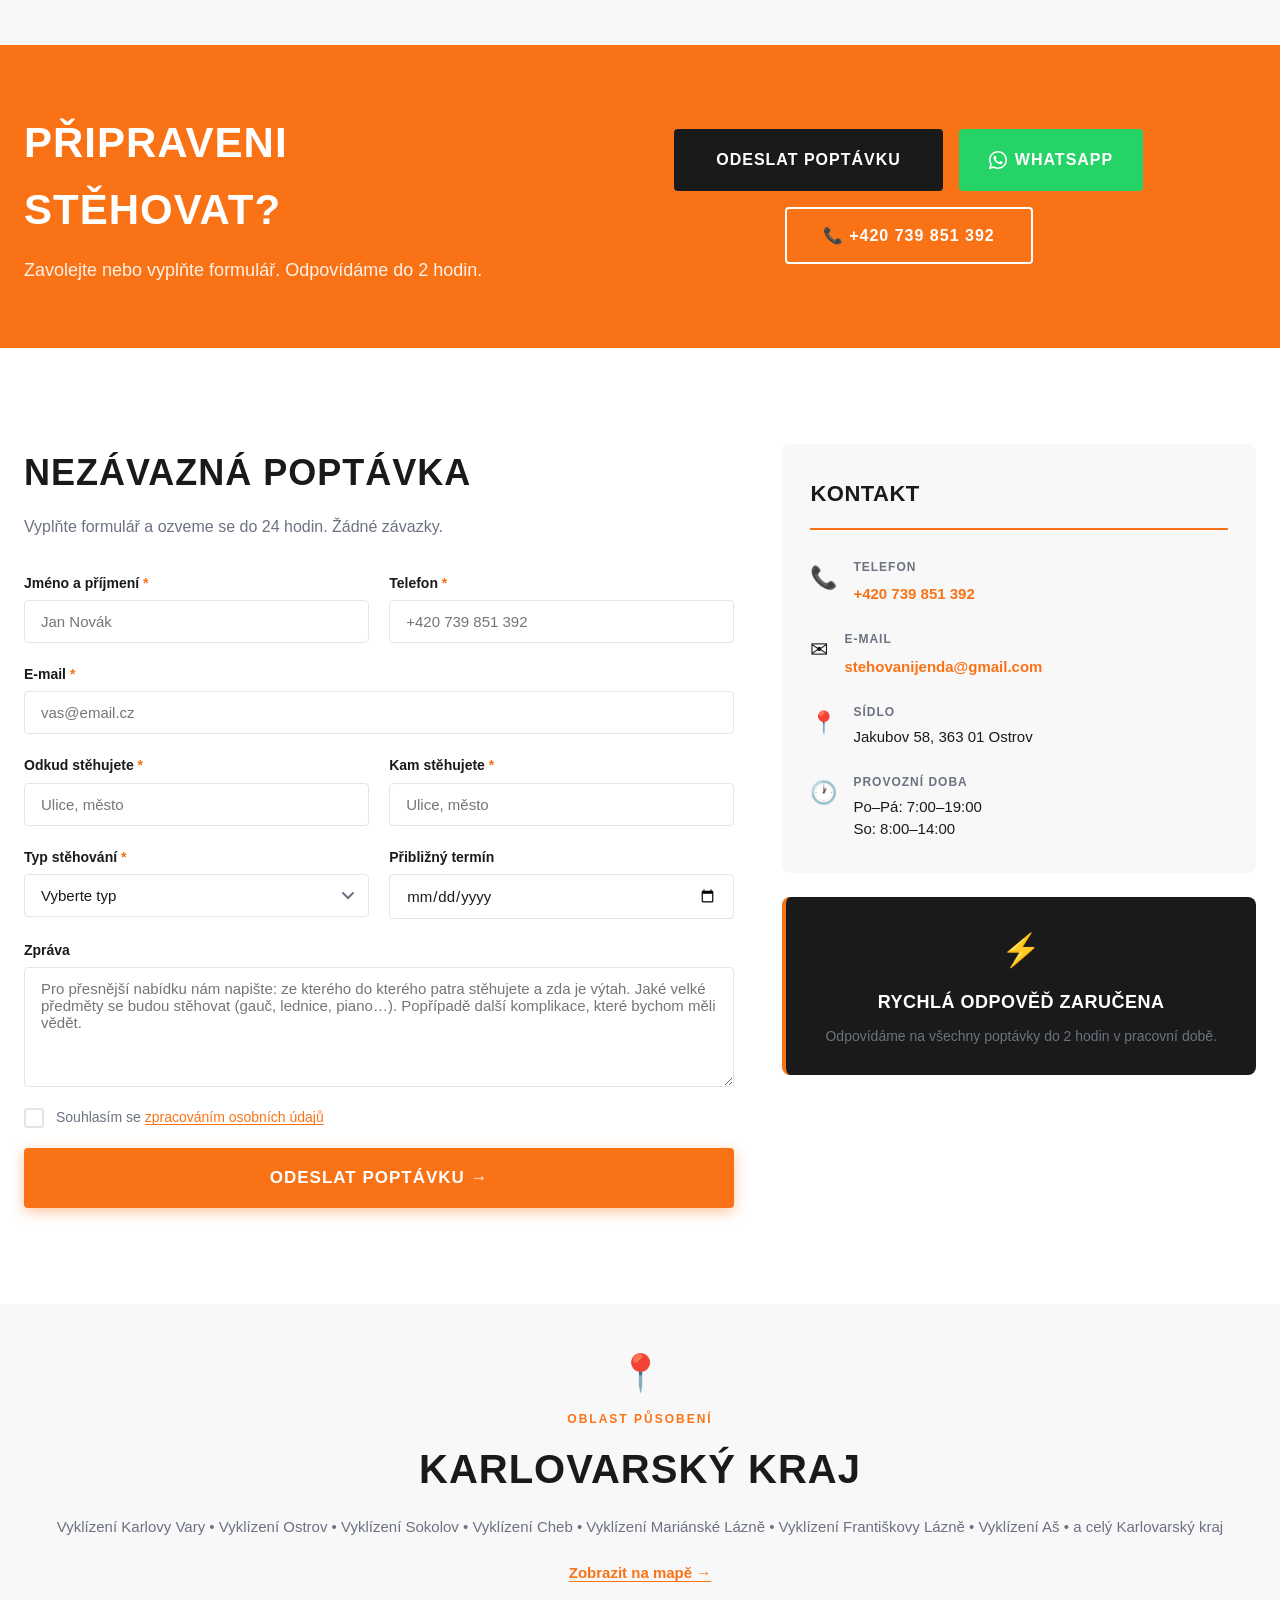
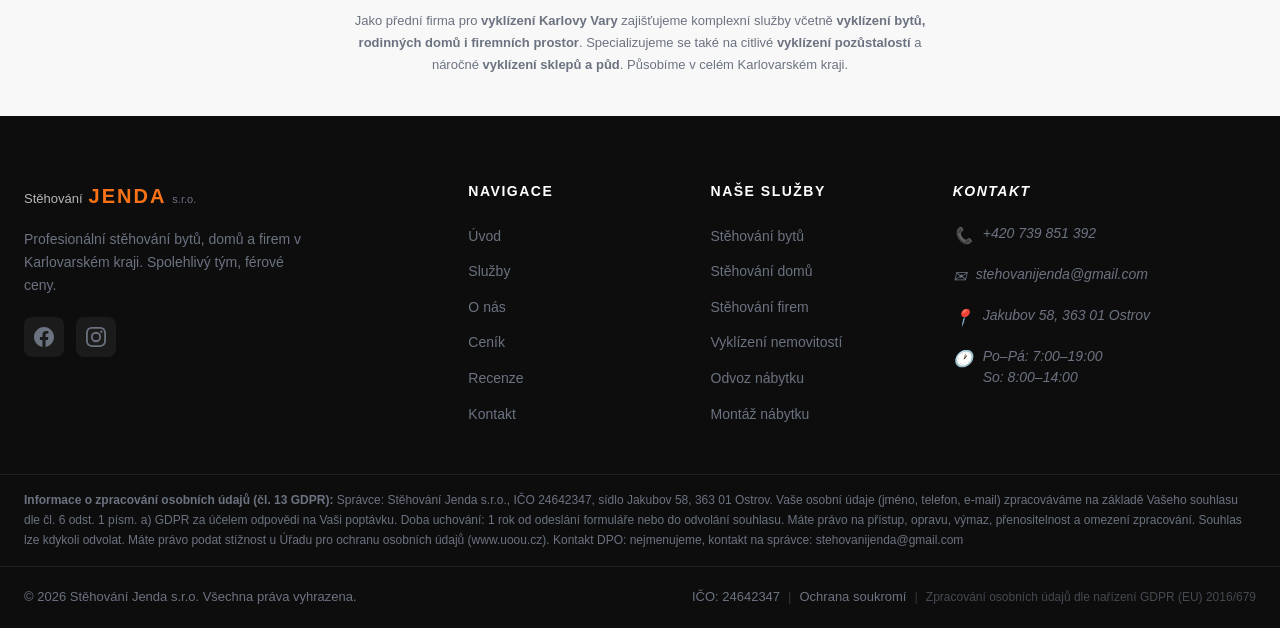
==== commit 489efe09: "Add files via upload" ====
--- a/index.html
+++ b/index.html
@@ -107,7 +107,7 @@
   <link rel="preconnect" href="https://fonts.gstatic.com" crossorigin>
   <link href="https://fonts.googleapis.com/css2?family=Oswald:wght@400;600;700&family=Inter:wght@400;500;600&display=swap" rel="stylesheet">
 
-  <meta http-equiv="Content-Security-Policy" content="default-src 'self'; script-src 'self' https://www.googletagmanager.com; style-src 'self' https://fonts.googleapis.com 'unsafe-inline'; font-src https://fonts.gstatic.com; img-src 'self' data: https://www.google.com https://googleads.g.doubleclick.net; connect-src 'self' https://stehovanijenda.cz https://www.googletagmanager.com https://www.google-analytics.com https://googleads.g.doubleclick.net https://www.google.com https://analytics.google.com; base-uri 'self'; form-action 'self' https://stehovanijenda.cz;">
+  <meta http-equiv="Content-Security-Policy" content="default-src 'self'; script-src 'self' https://www.googletagmanager.com; style-src 'self' https://fonts.googleapis.com 'unsafe-inline'; font-src https://fonts.gstatic.com; img-src 'self' data: https://www.google.com https://googleads.g.doubleclick.net; connect-src 'self' https://stehovanijenda.cz https://www.googletagmanager.com https://www.google-analytics.com https://googleads.g.doubleclick.net https://ad.doubleclick.net https://www.google.com https://analytics.google.com; base-uri 'self'; form-action 'self' https://stehovanijenda.cz;">
 
   <link rel="stylesheet" href="style.css">
 </head>
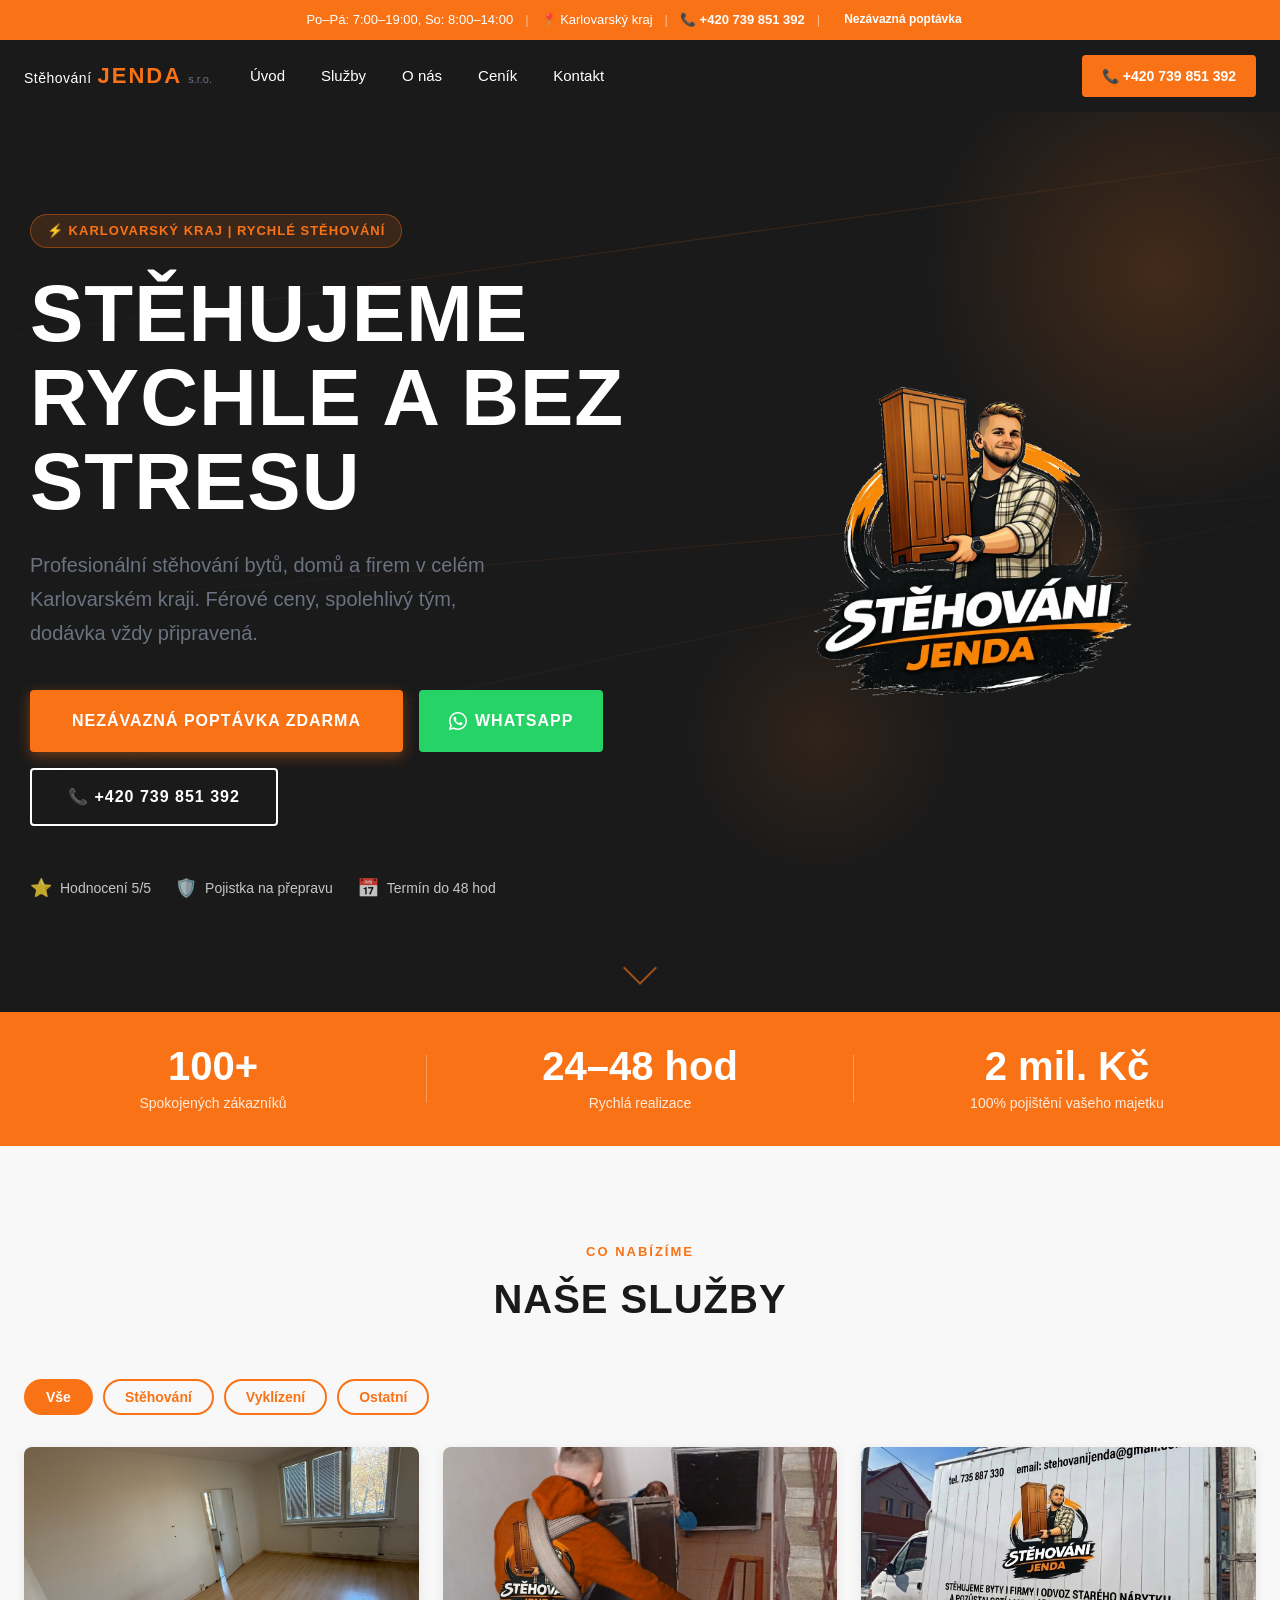
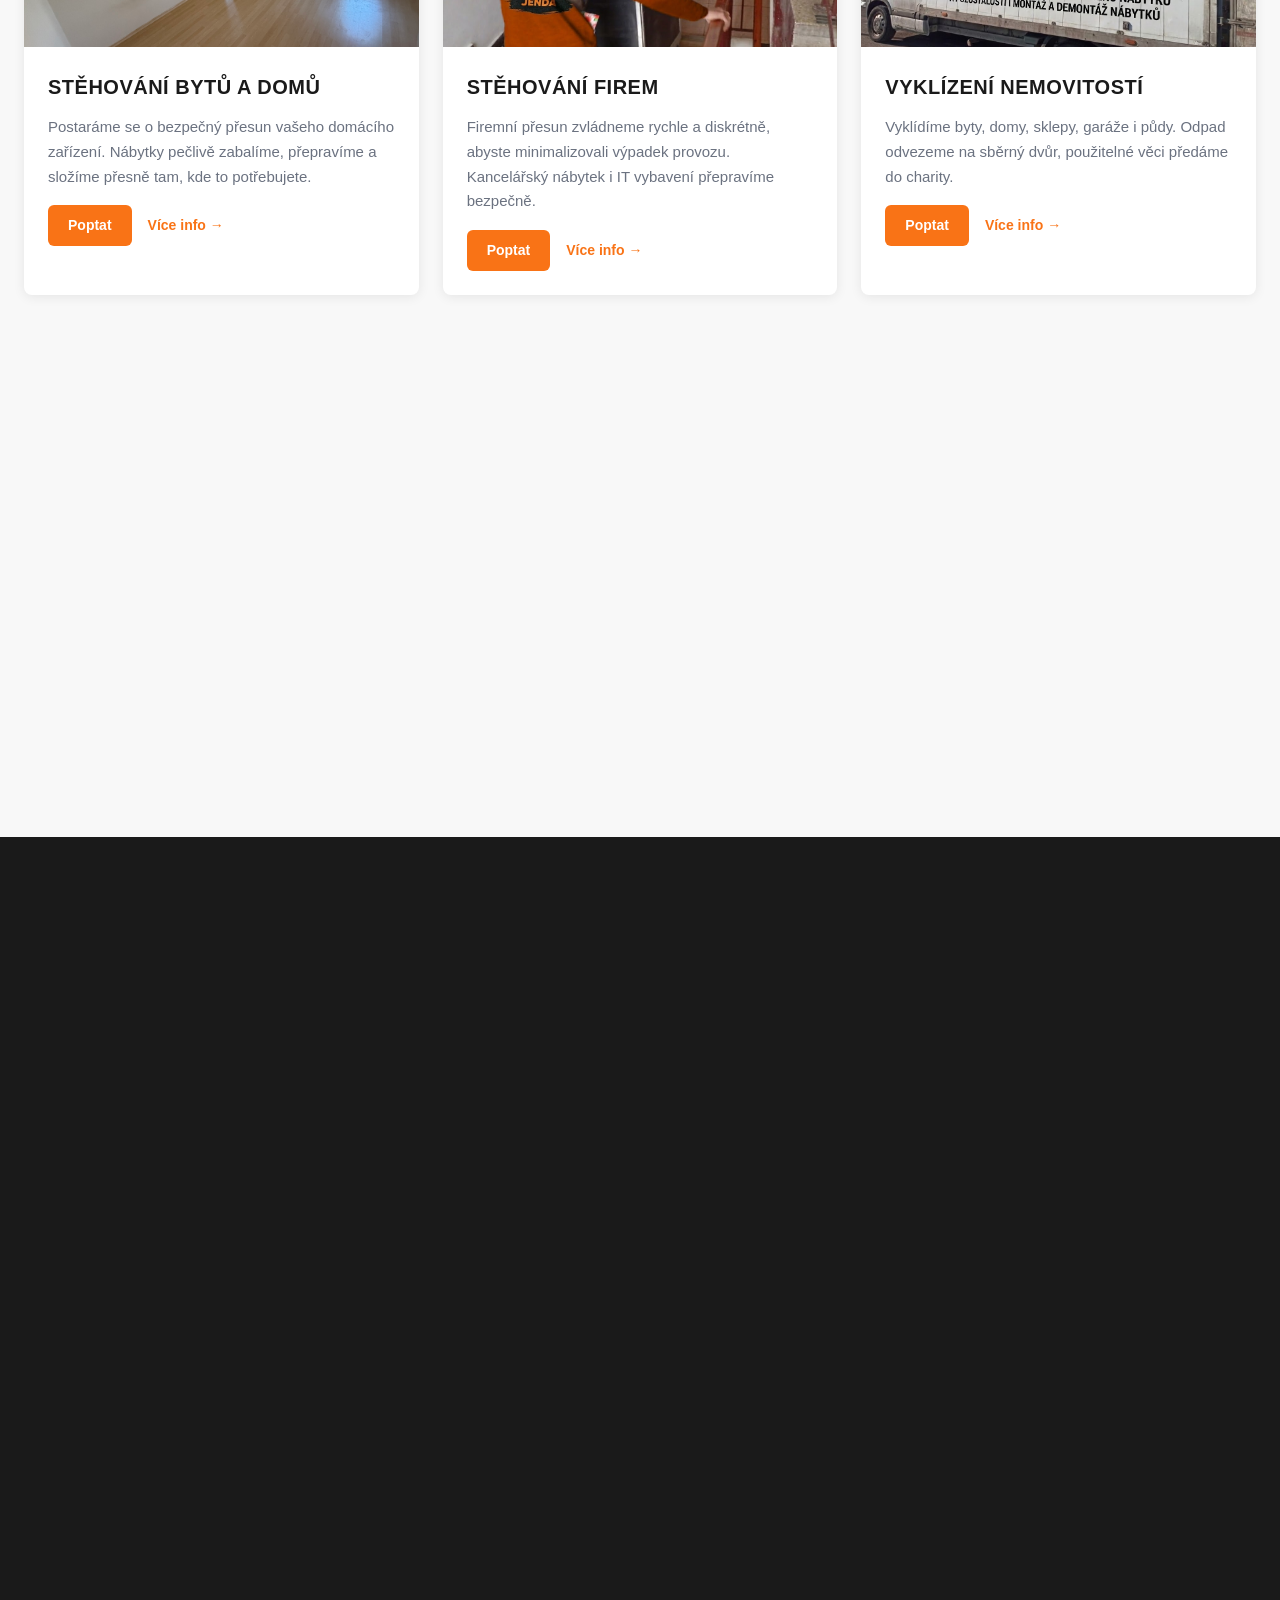
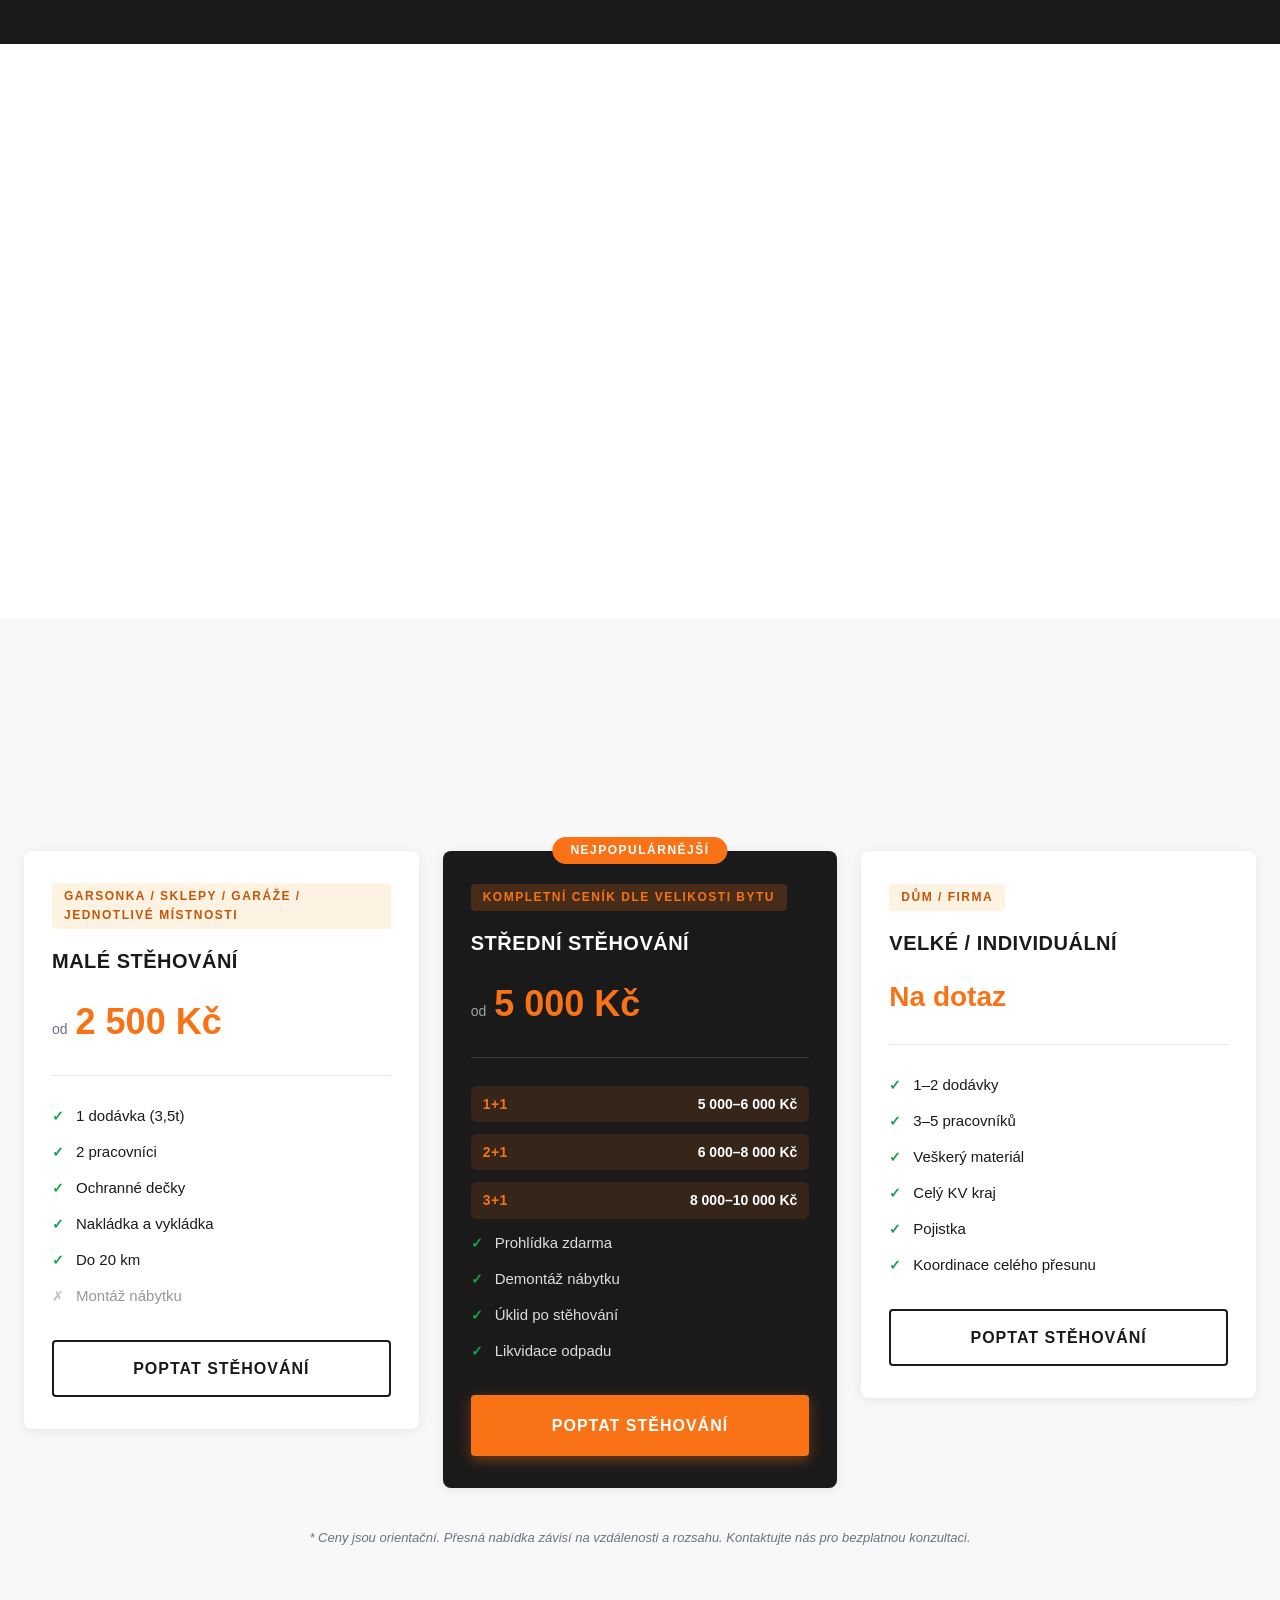
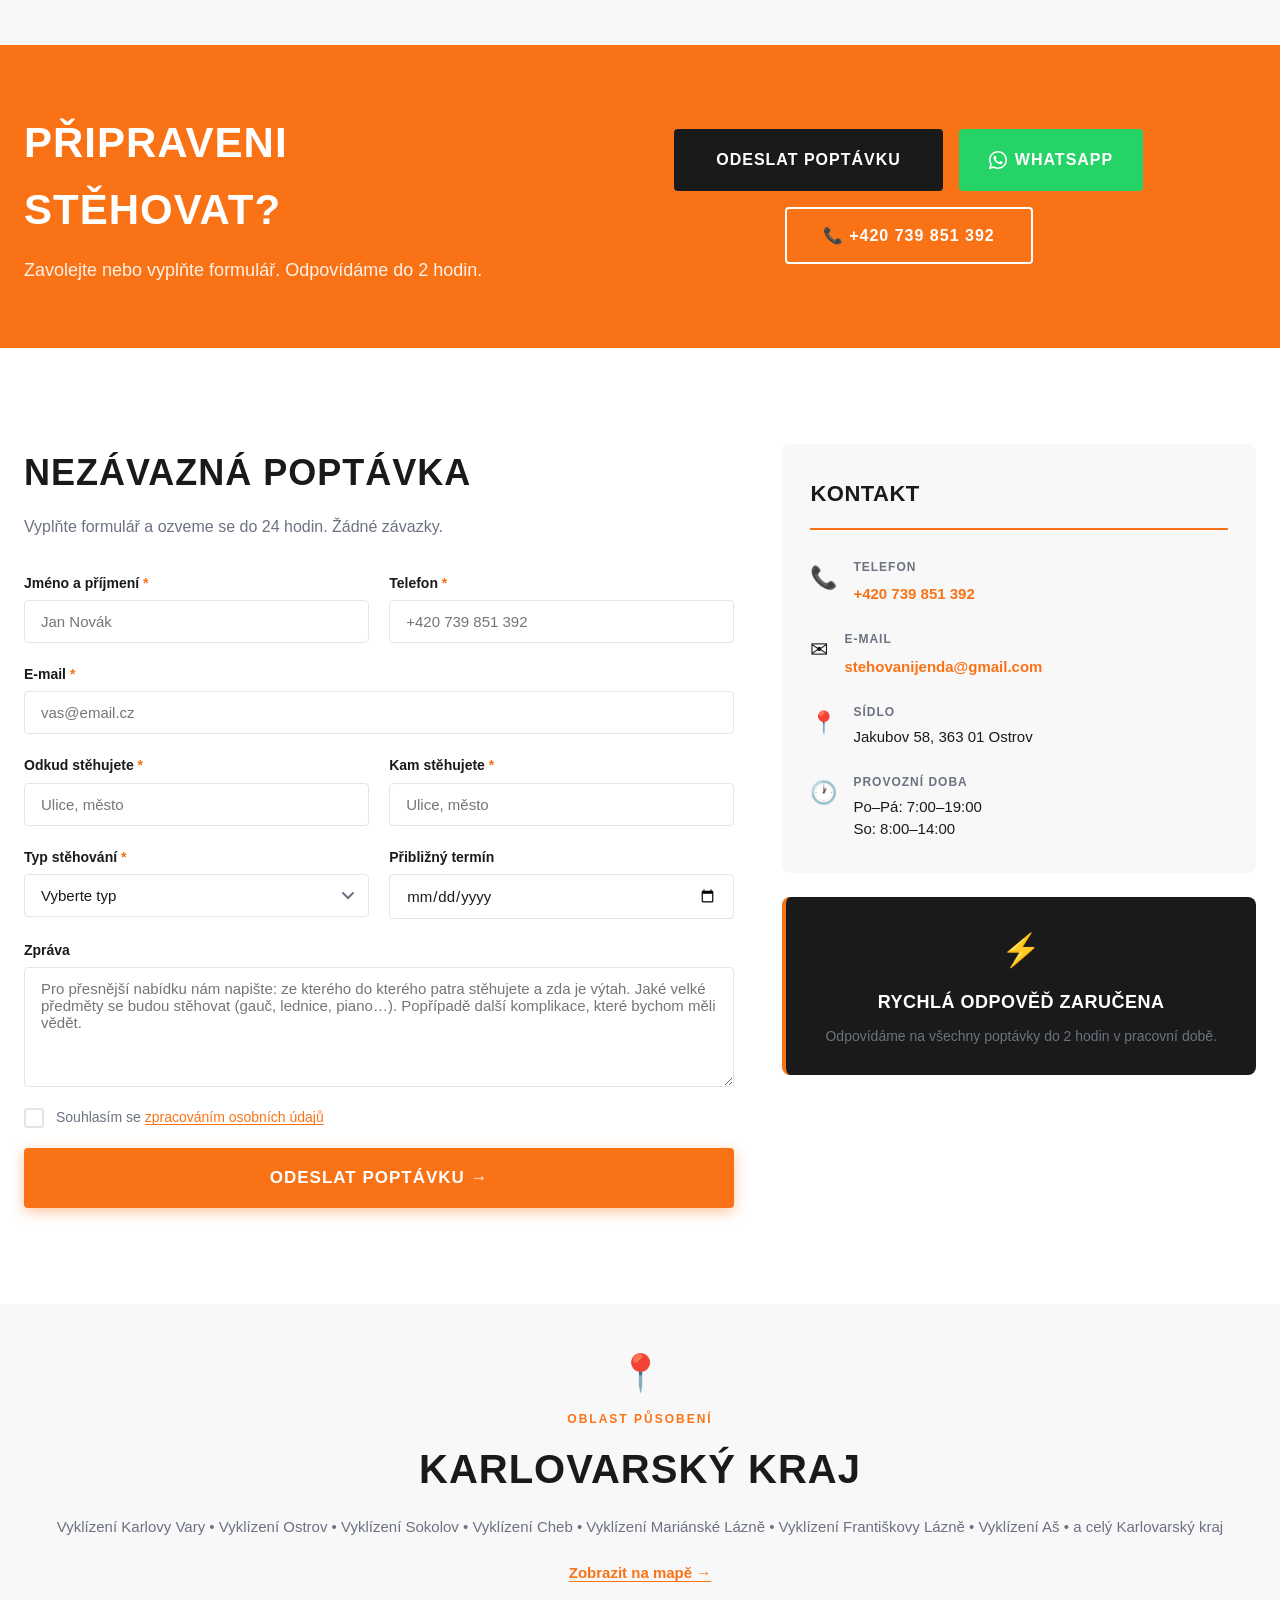
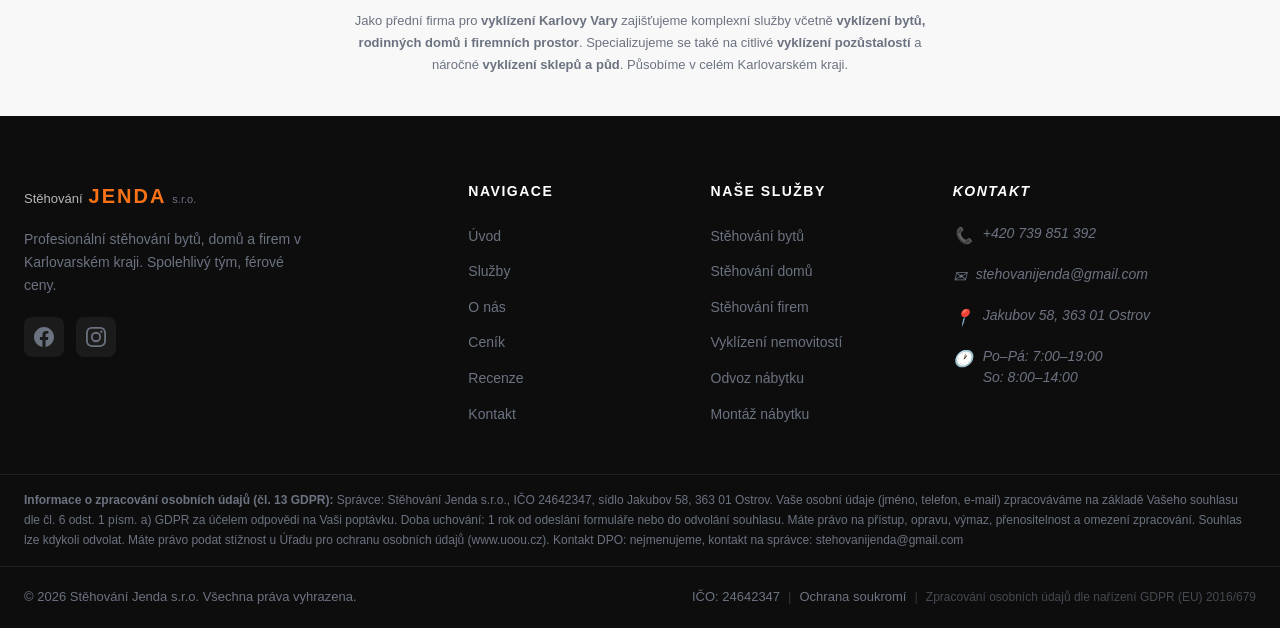
==== commit b3b3f361: "Add files via upload" ====
--- a/index.html
+++ b/index.html
@@ -107,7 +107,7 @@
   <link rel="preconnect" href="https://fonts.gstatic.com" crossorigin>
   <link href="https://fonts.googleapis.com/css2?family=Oswald:wght@400;600;700&family=Inter:wght@400;500;600&display=swap" rel="stylesheet">
 
-  <meta http-equiv="Content-Security-Policy" content="default-src 'self'; script-src 'self' https://www.googletagmanager.com; style-src 'self' https://fonts.googleapis.com 'unsafe-inline'; font-src https://fonts.gstatic.com; img-src 'self' data: https://www.google.com https://googleads.g.doubleclick.net; connect-src 'self' https://stehovanijenda.cz https://www.googletagmanager.com https://www.google-analytics.com https://googleads.g.doubleclick.net https://ad.doubleclick.net https://www.google.com https://analytics.google.com; base-uri 'self'; form-action 'self' https://stehovanijenda.cz;">
+  <meta http-equiv="Content-Security-Policy" content="default-src 'self'; script-src 'self' 'unsafe-inline' https://www.googletagmanager.com; style-src 'self' https://fonts.googleapis.com 'unsafe-inline'; font-src https://fonts.gstatic.com; img-src 'self' data: https://www.google.com https://www.google.cz https://googleads.g.doubleclick.net https://www.googleadservices.com; connect-src 'self' https://stehovanijenda.cz https://www.googletagmanager.com https://www.google-analytics.com https://googleads.g.doubleclick.net https://ad.doubleclick.net https://www.google.com https://www.google.cz https://www.googleadservices.com https://analytics.google.com; base-uri 'self'; form-action 'self' https://stehovanijenda.cz;">
 
   <link rel="stylesheet" href="style.css">
 </head>
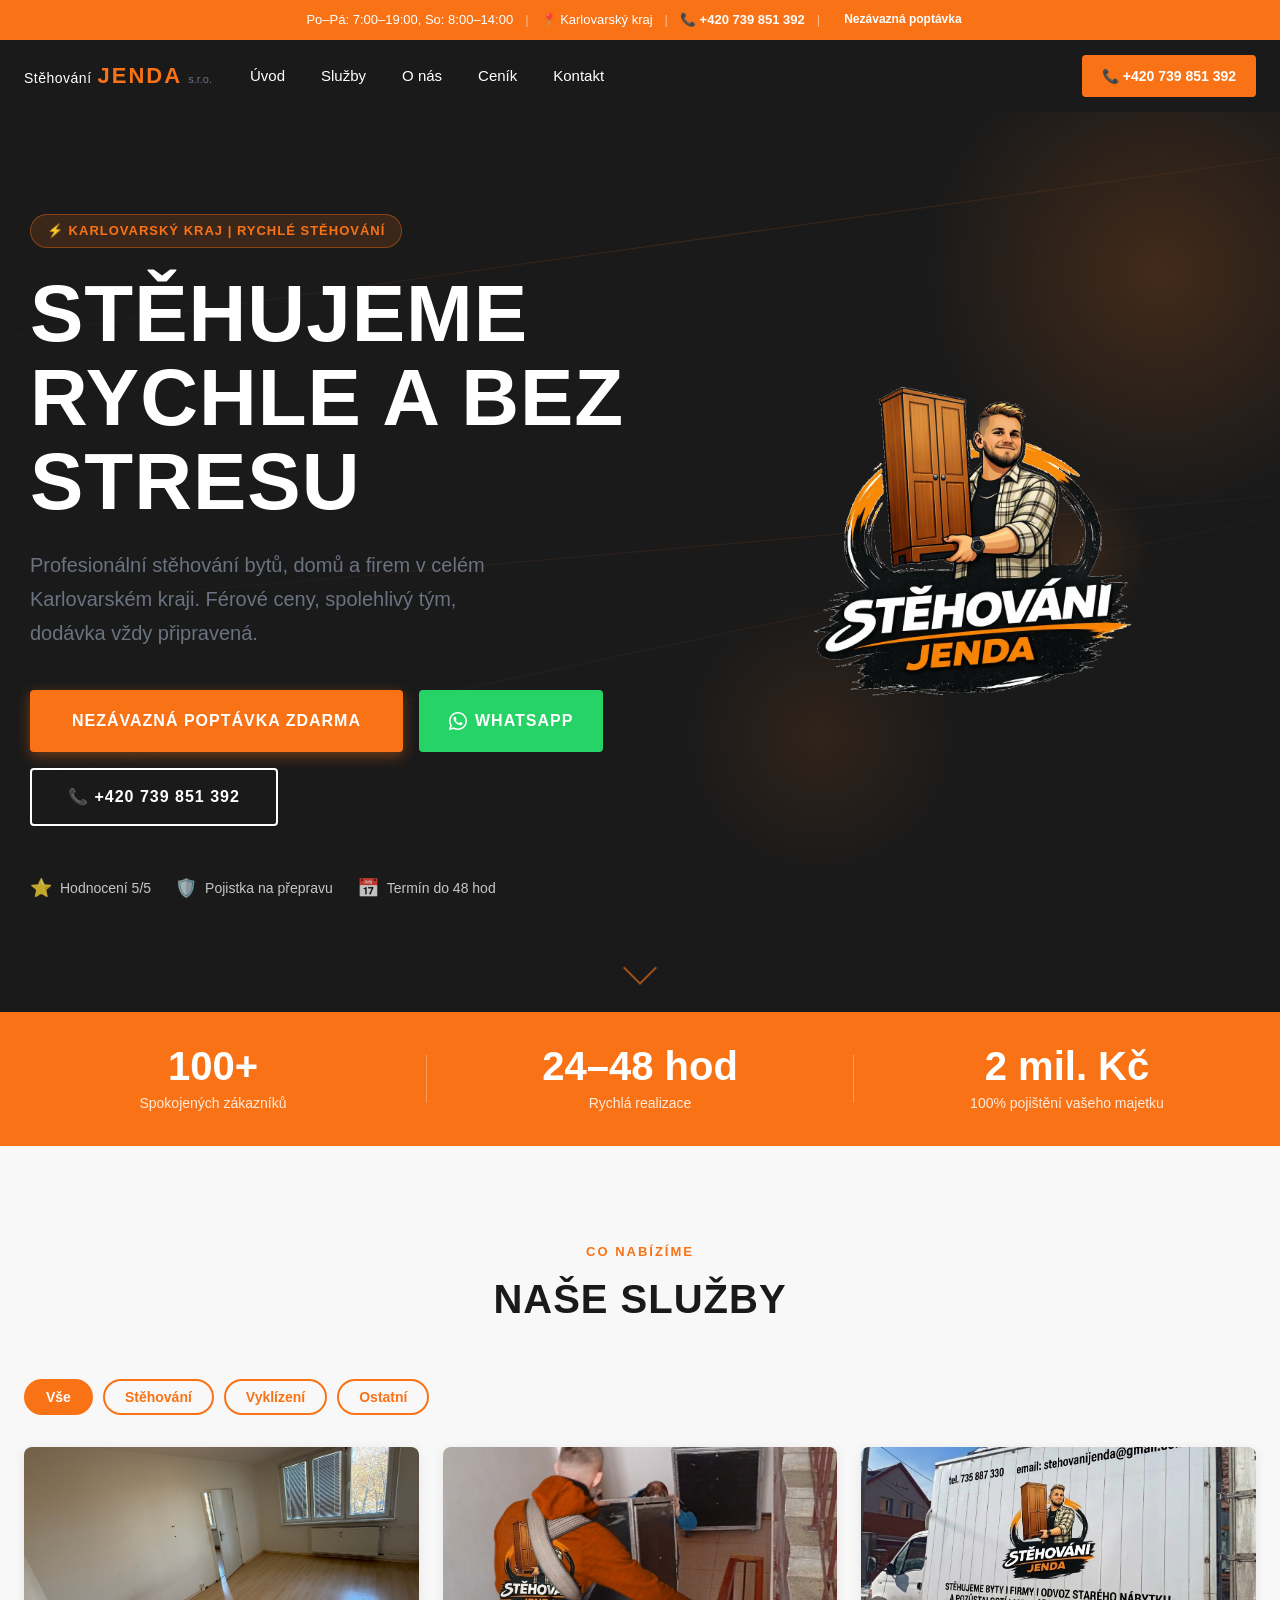
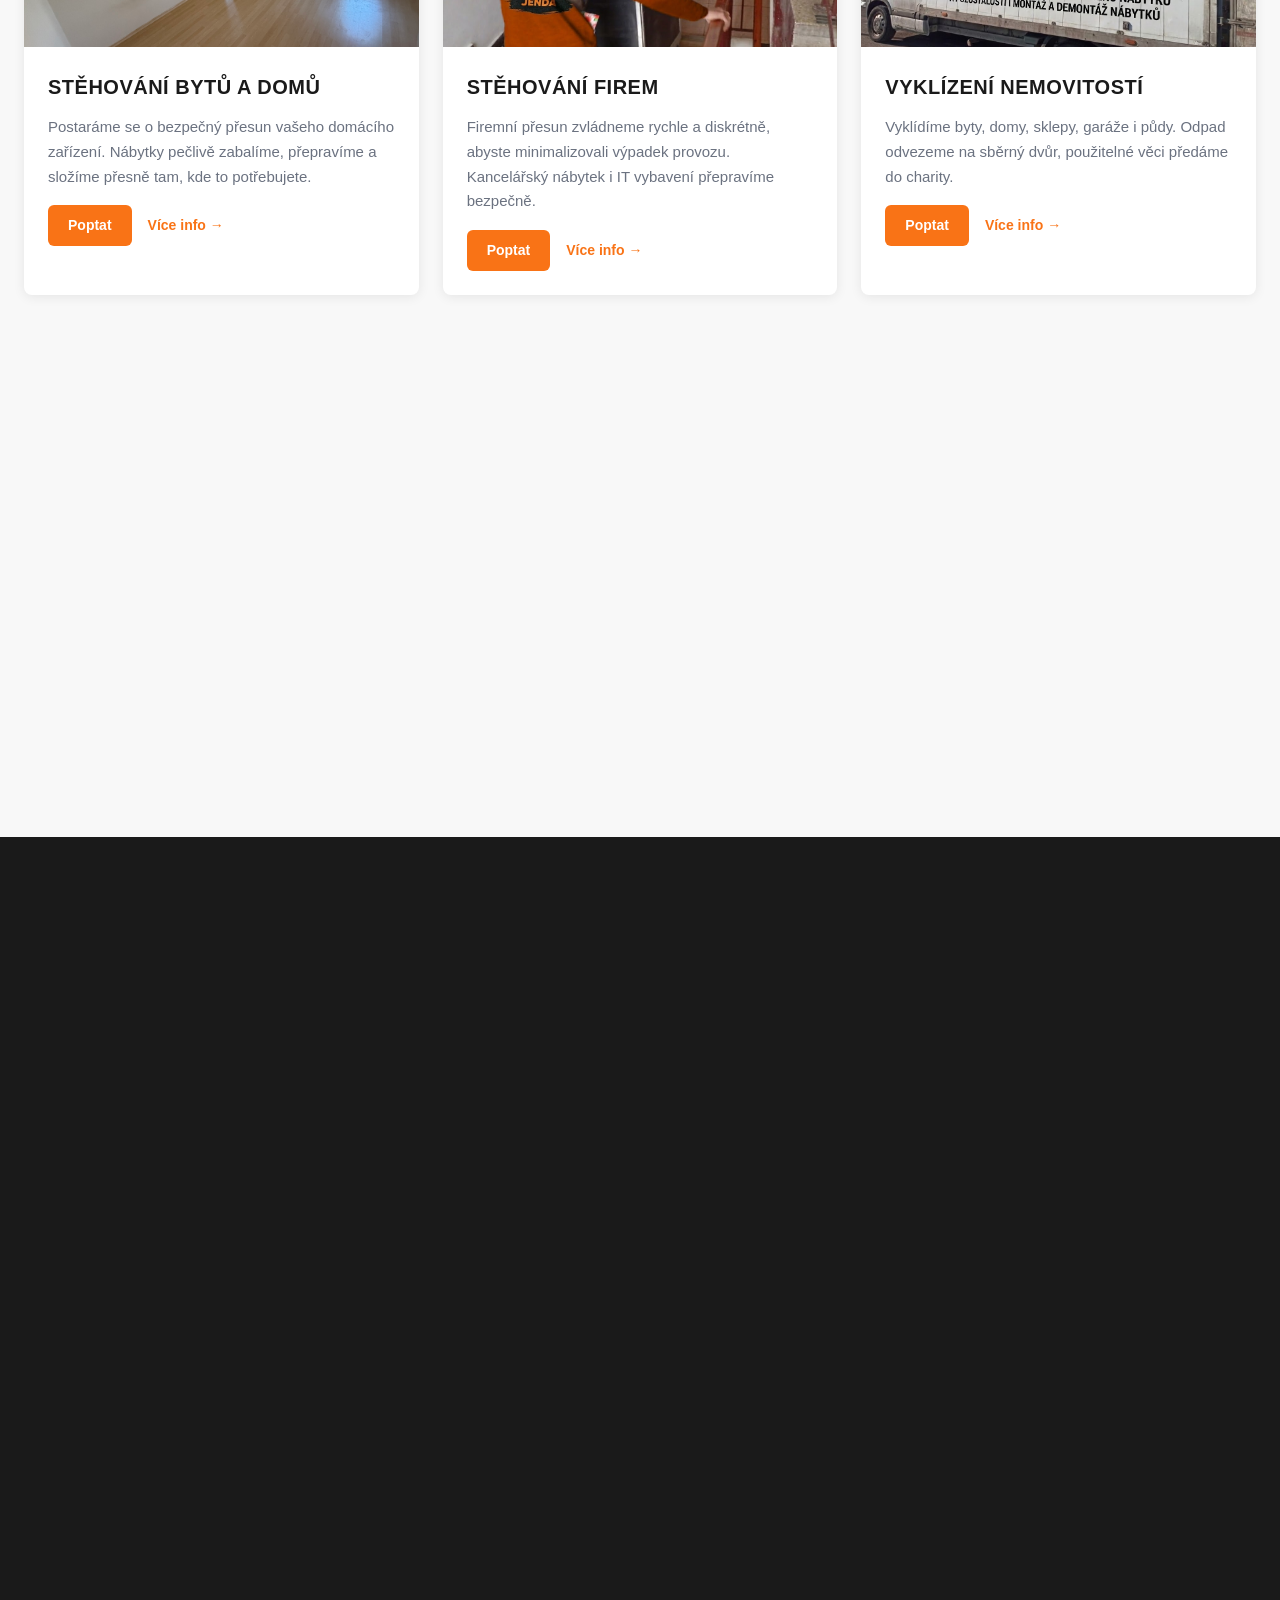
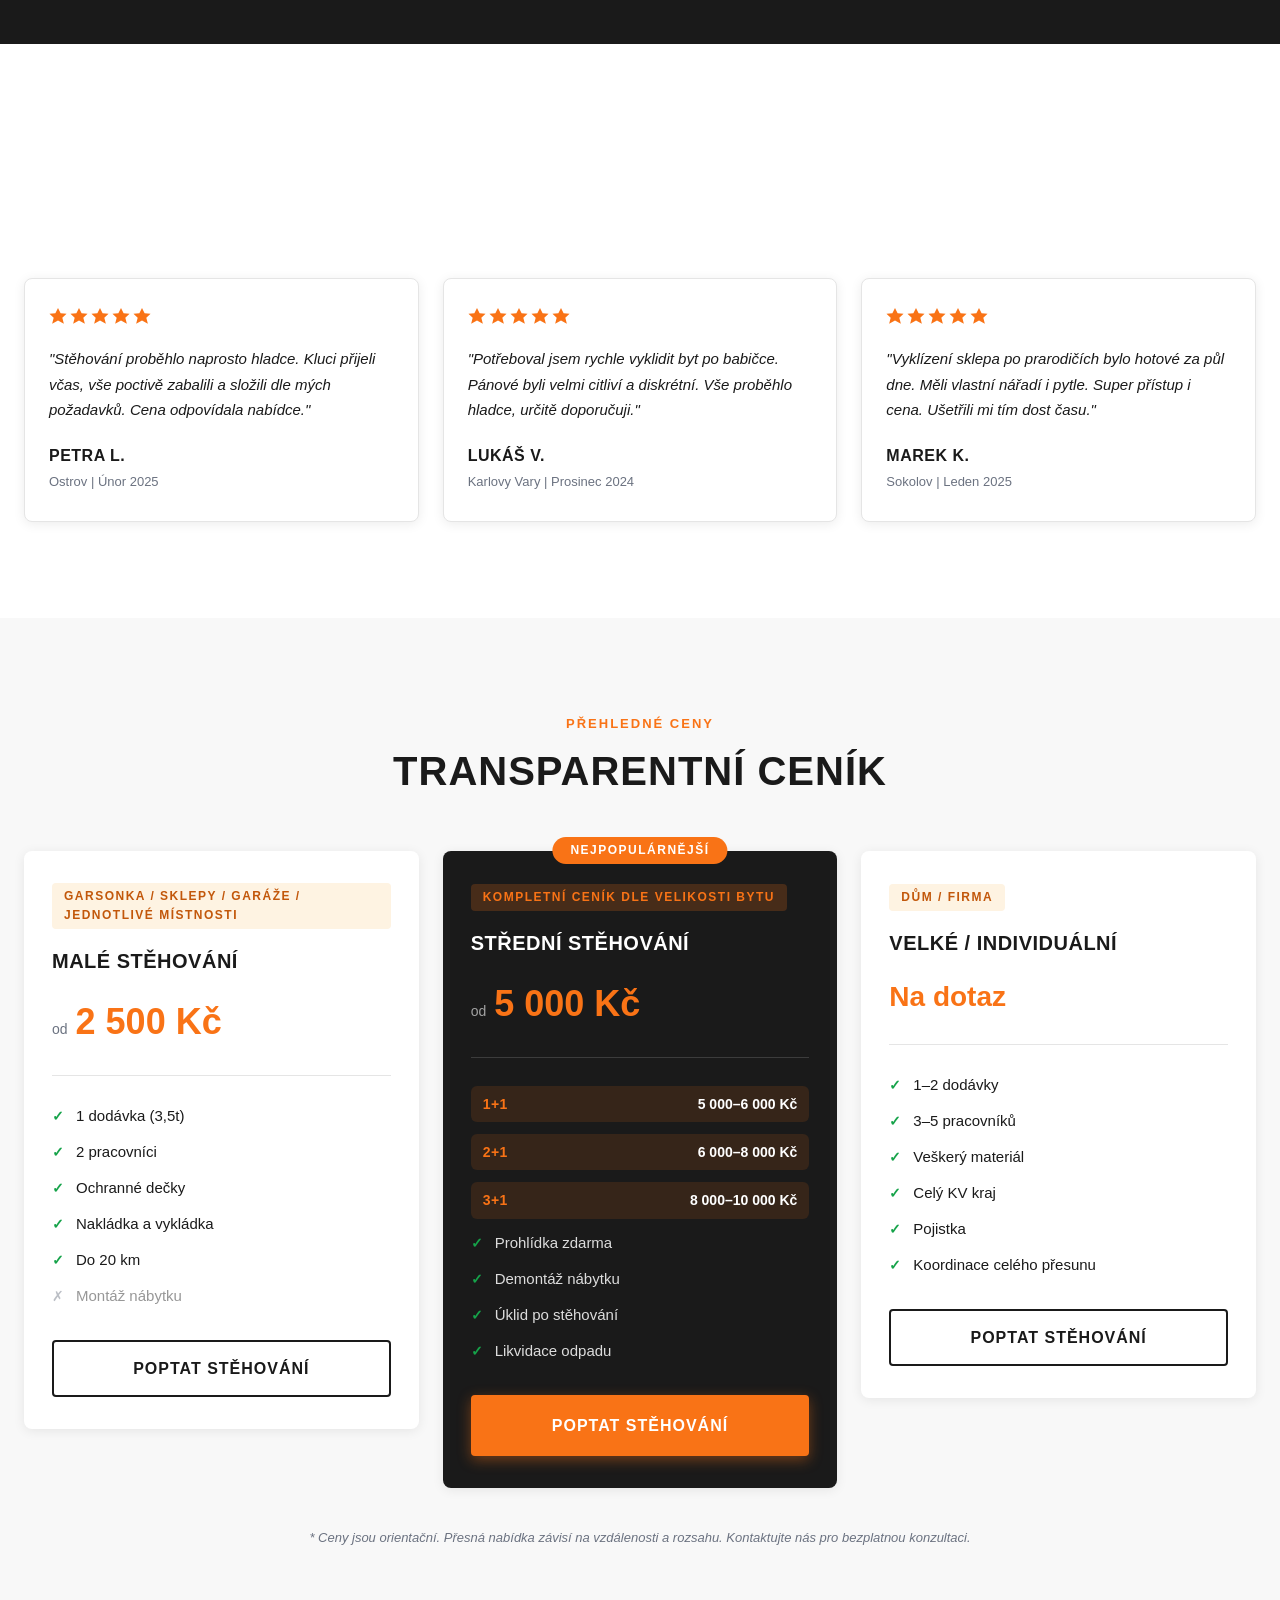
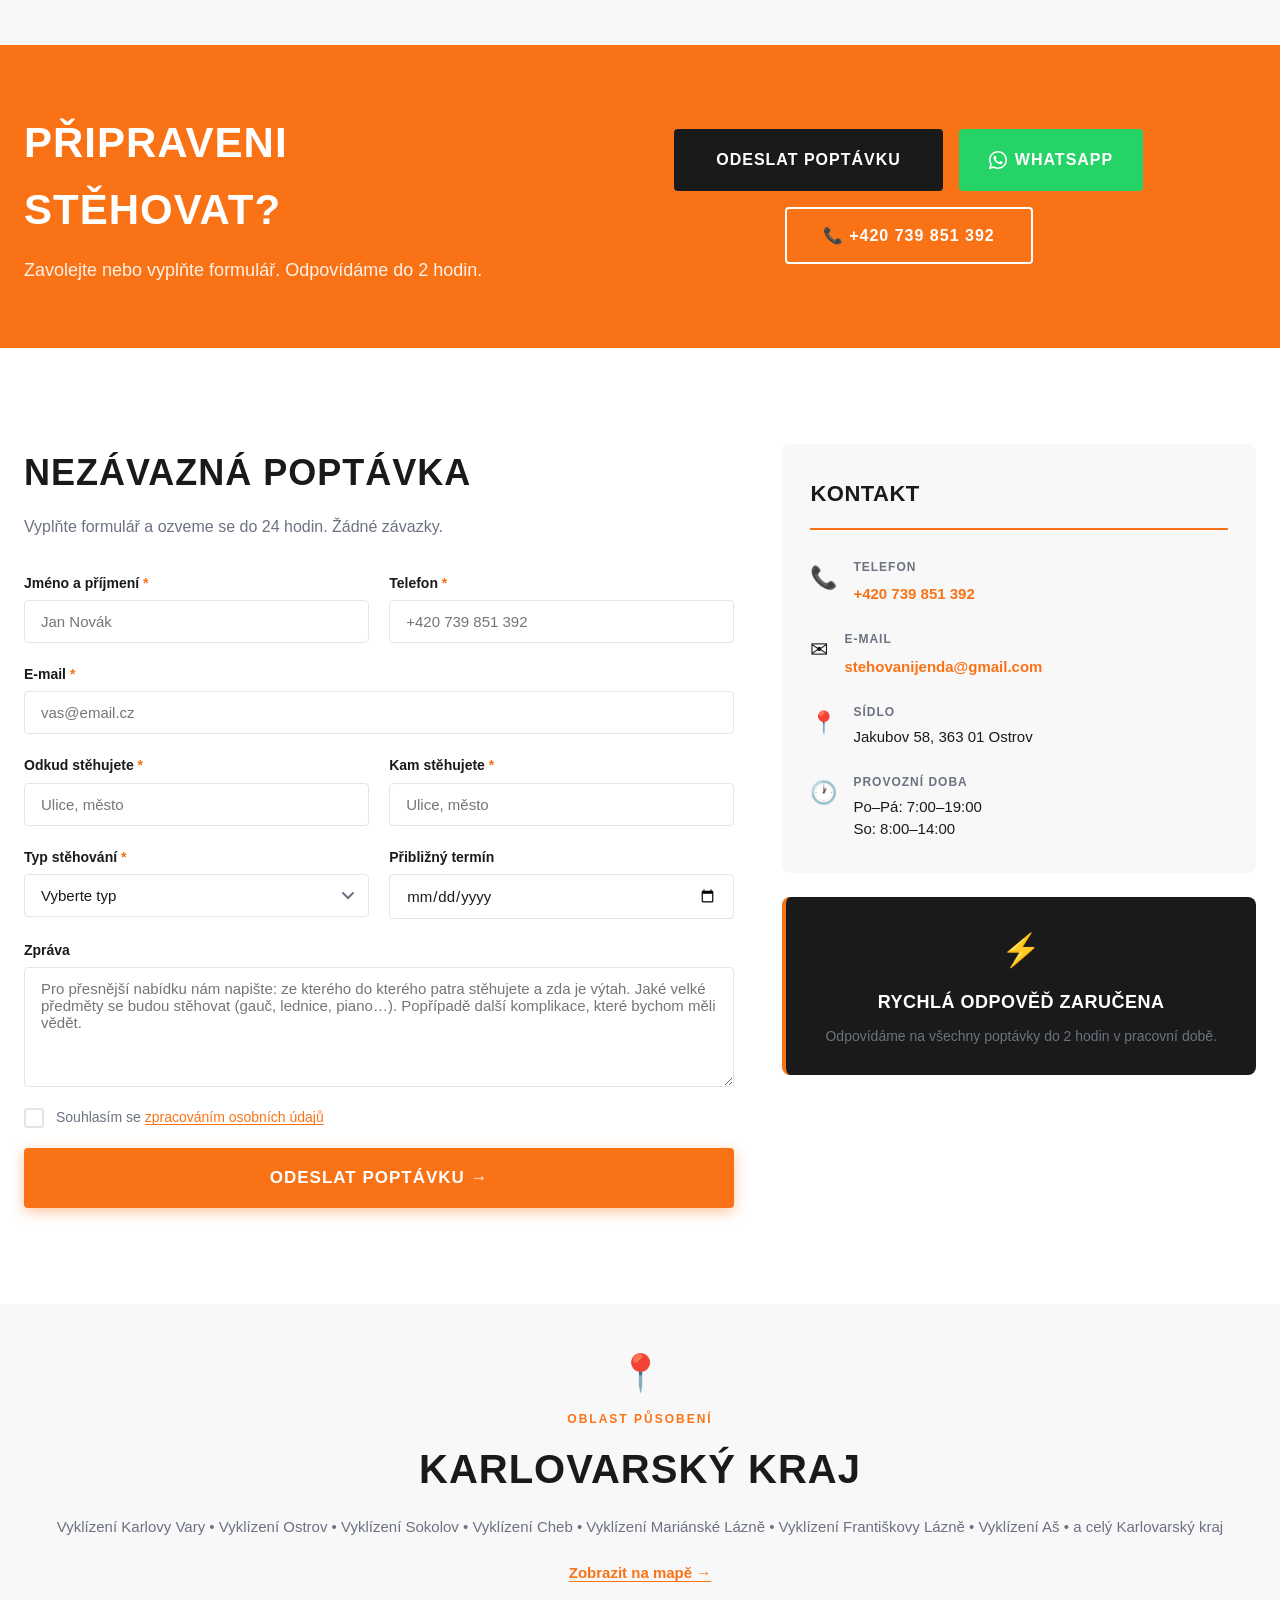
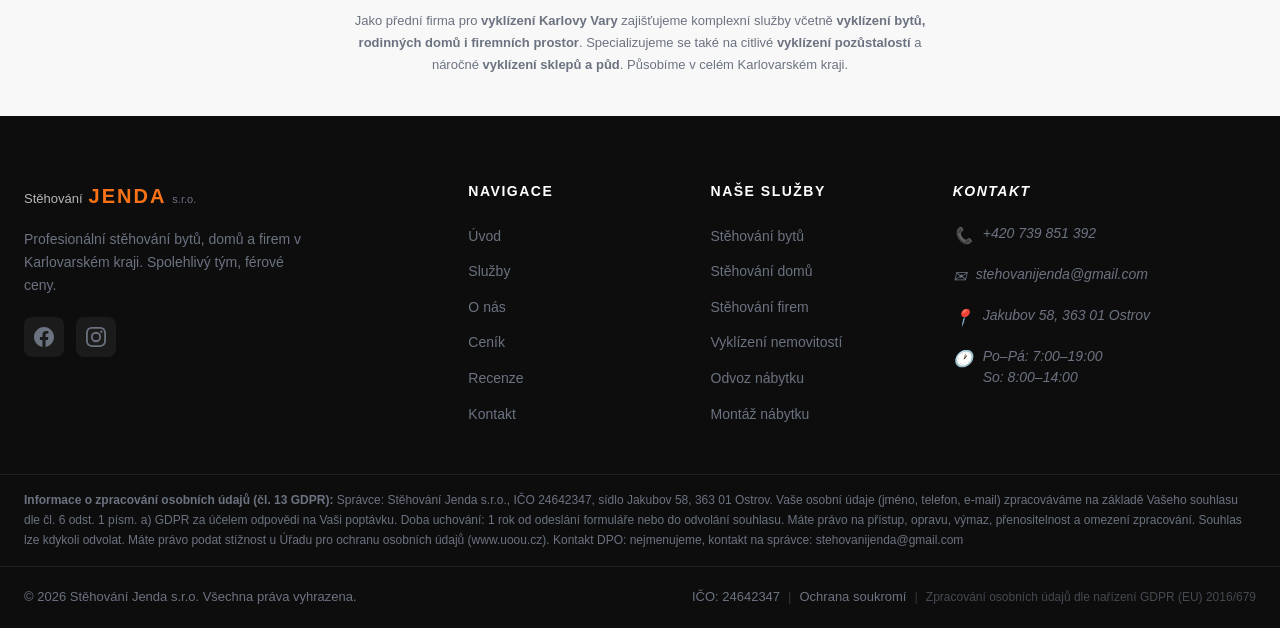
==== commit 3cbe0aab: "Add files via upload" ====
--- a/index.html
+++ b/index.html
@@ -107,7 +107,7 @@
   <link rel="preconnect" href="https://fonts.gstatic.com" crossorigin>
   <link href="https://fonts.googleapis.com/css2?family=Oswald:wght@400;600;700&family=Inter:wght@400;500;600&display=swap" rel="stylesheet">
 
-  <meta http-equiv="Content-Security-Policy" content="default-src 'self'; script-src 'self' 'unsafe-inline' https://www.googletagmanager.com; style-src 'self' https://fonts.googleapis.com 'unsafe-inline'; font-src https://fonts.gstatic.com; img-src 'self' data: https://www.google.com https://www.google.cz https://googleads.g.doubleclick.net https://www.googleadservices.com; connect-src 'self' https://stehovanijenda.cz https://www.googletagmanager.com https://www.google-analytics.com https://googleads.g.doubleclick.net https://ad.doubleclick.net https://www.google.com https://www.google.cz https://www.googleadservices.com https://analytics.google.com; base-uri 'self'; form-action 'self' https://stehovanijenda.cz;">
+  <meta http-equiv="Content-Security-Policy" content="default-src 'self'; script-src 'self' 'unsafe-inline' https://www.googletagmanager.com; style-src 'self' https://fonts.googleapis.com https://www.googletagmanager.com 'unsafe-inline'; font-src https://fonts.gstatic.com; img-src 'self' data: https://www.google.com https://www.google.cz https://googleads.g.doubleclick.net https://www.googleadservices.com https://td.doubleclick.net https://www.googletagmanager.com; connect-src 'self' https://stehovanijenda.cz https://www.googletagmanager.com https://www.google-analytics.com https://googleads.g.doubleclick.net https://ad.doubleclick.net https://www.google.com https://www.google.cz https://www.googleadservices.com https://analytics.google.com https://td.doubleclick.net; frame-src https://td.doubleclick.net; base-uri 'self'; form-action 'self' https://stehovanijenda.cz;">
 
   <link rel="stylesheet" href="style.css">
 </head>
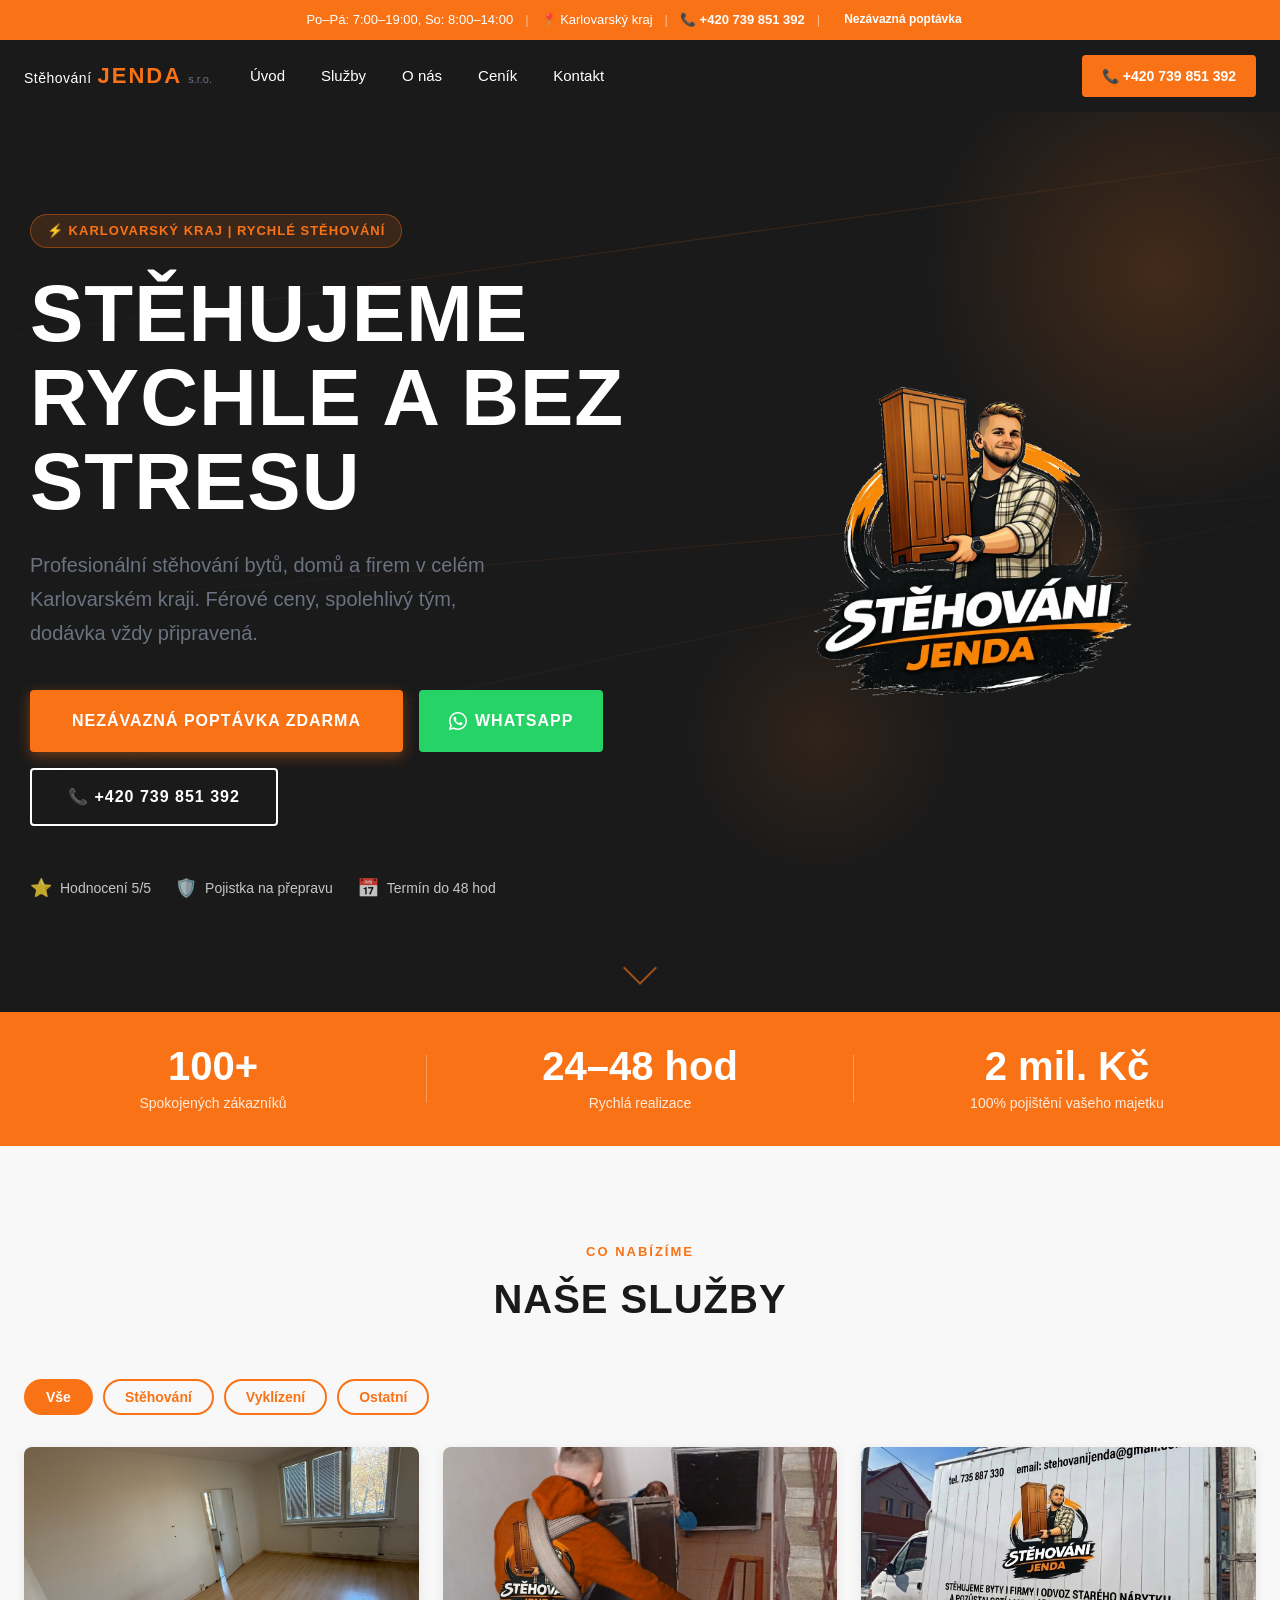
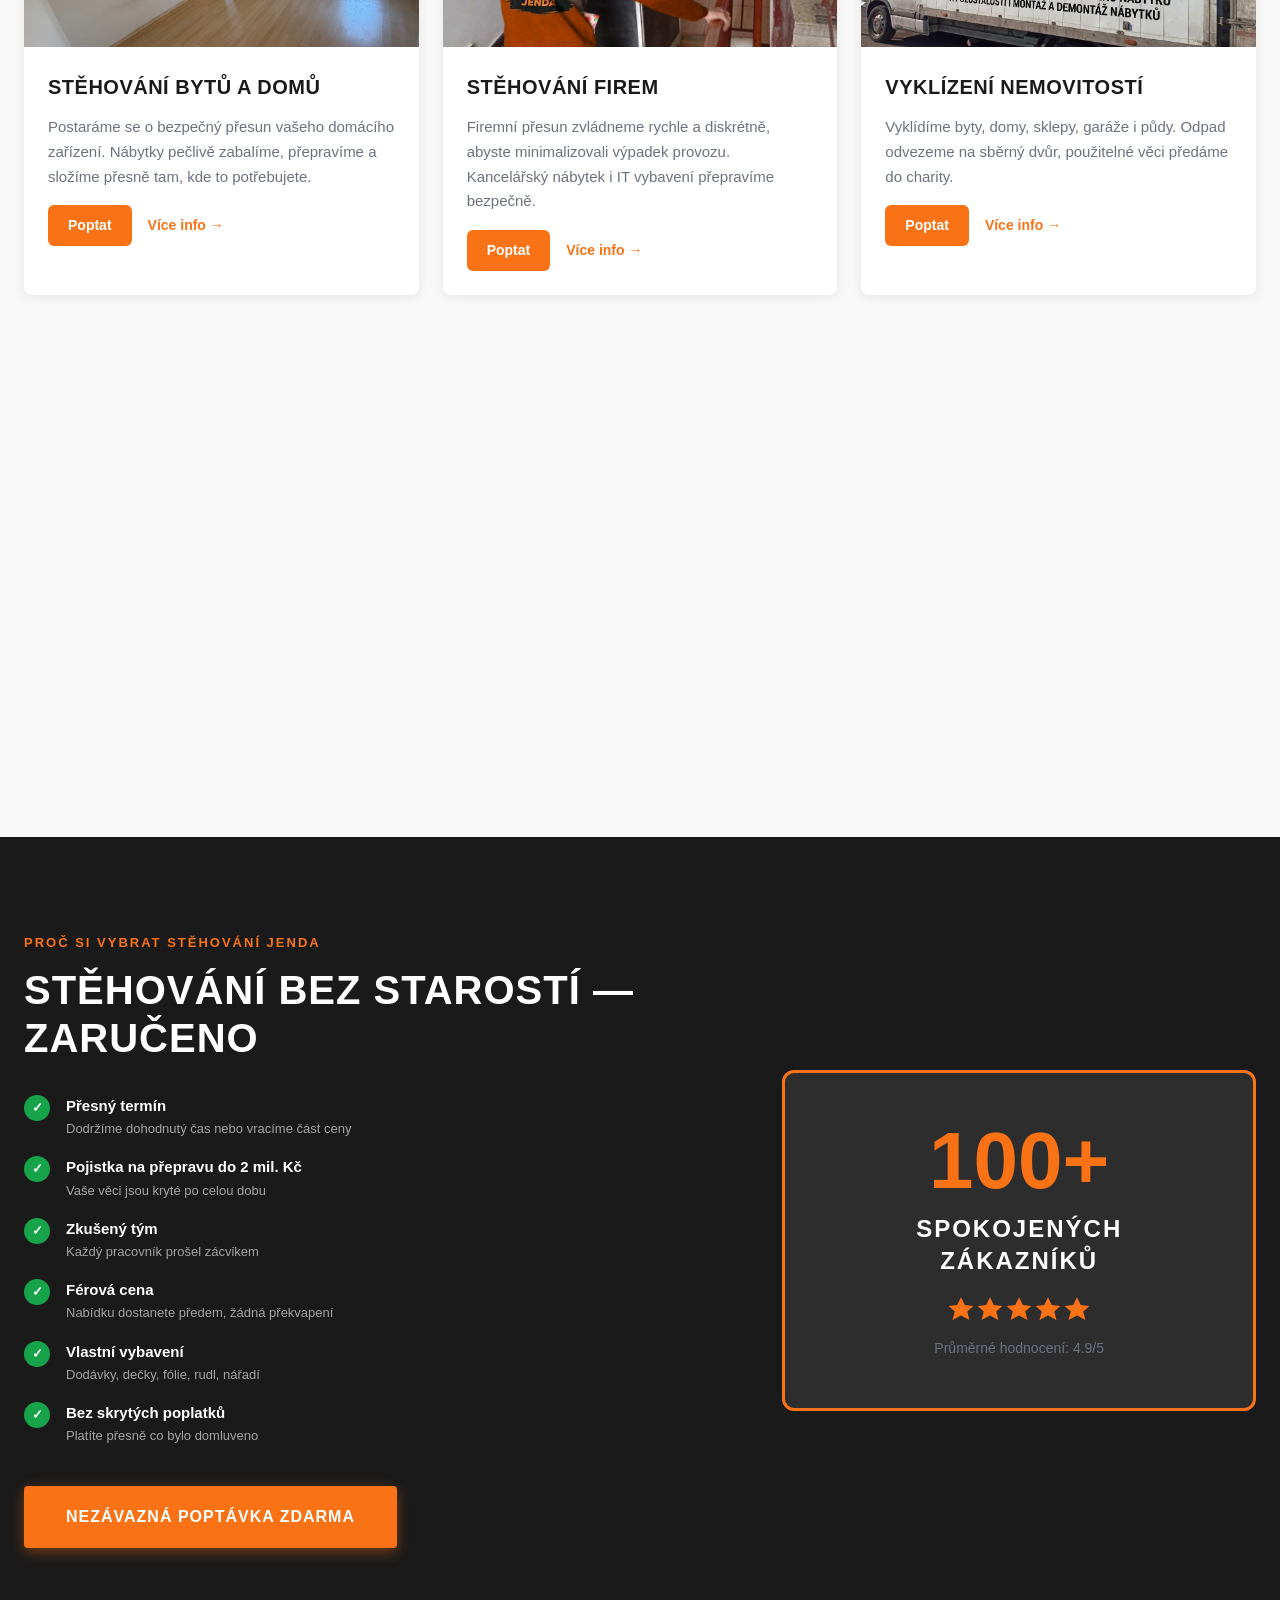
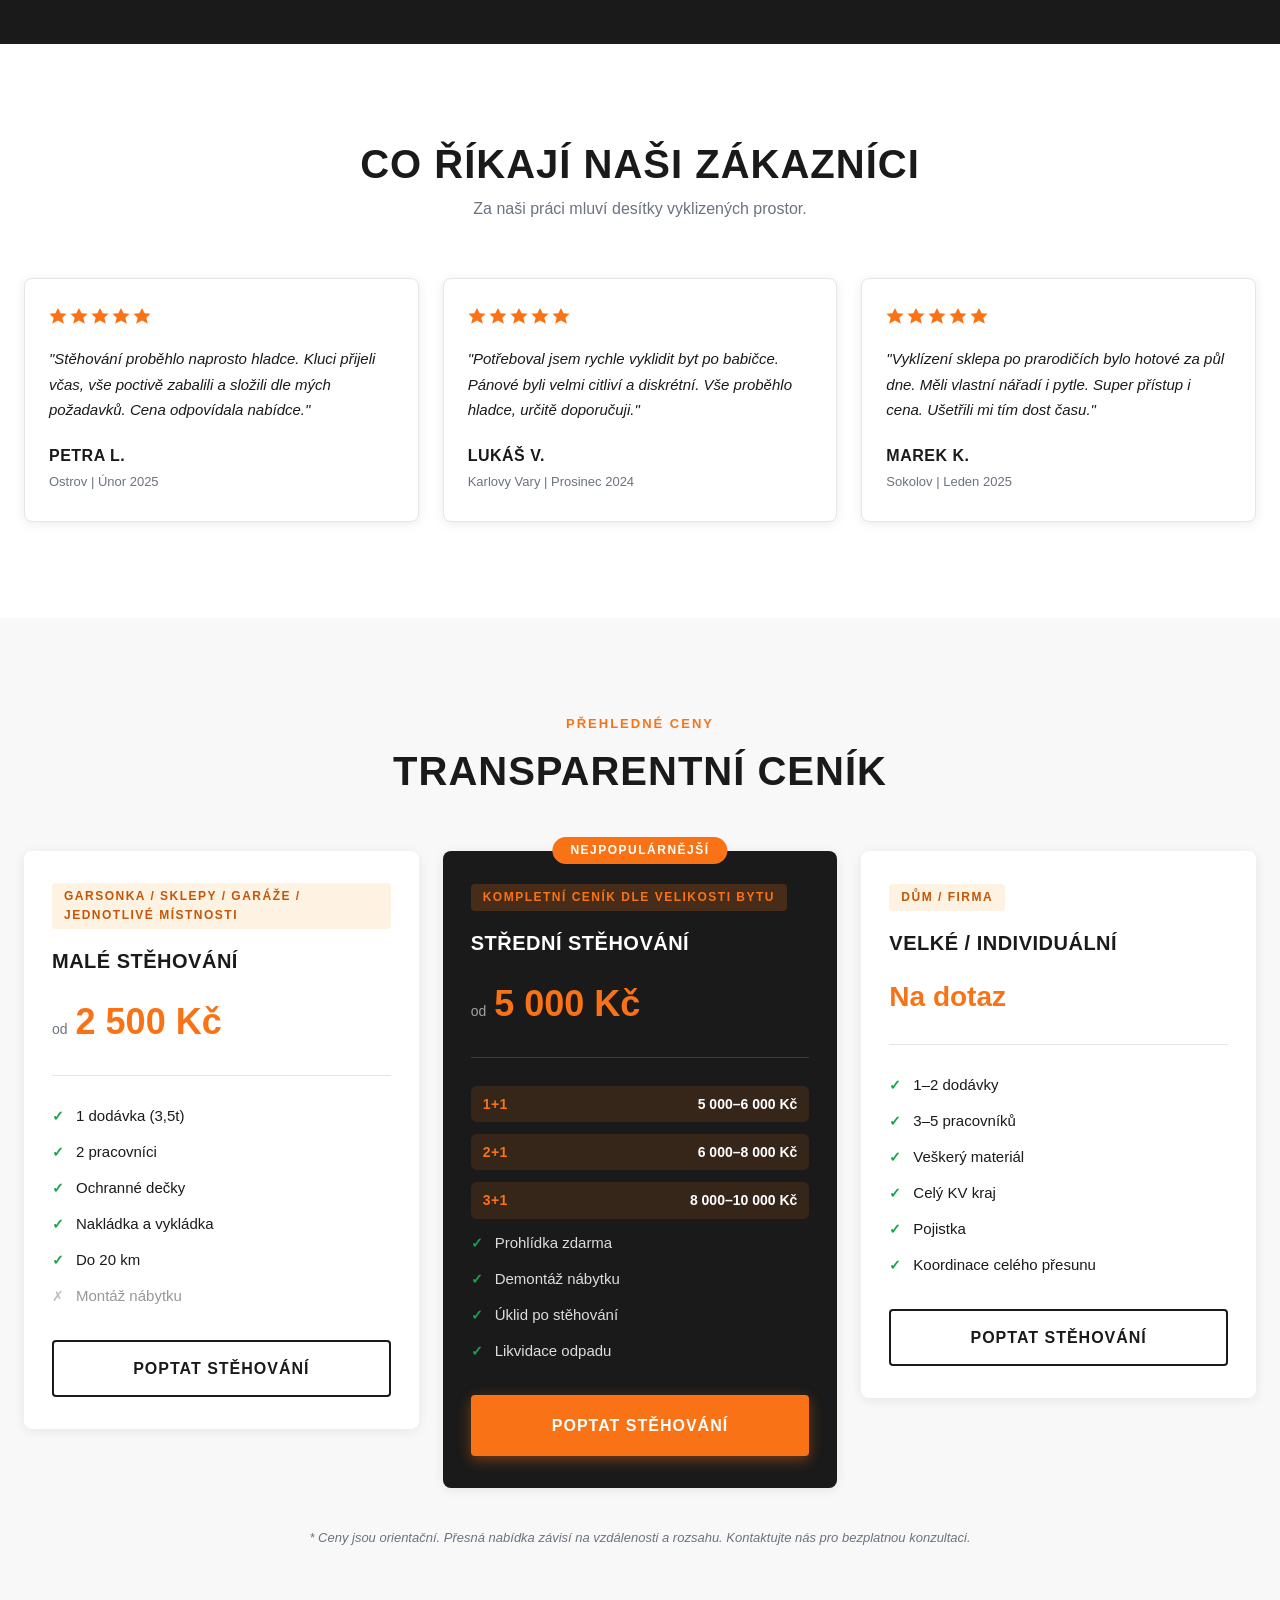
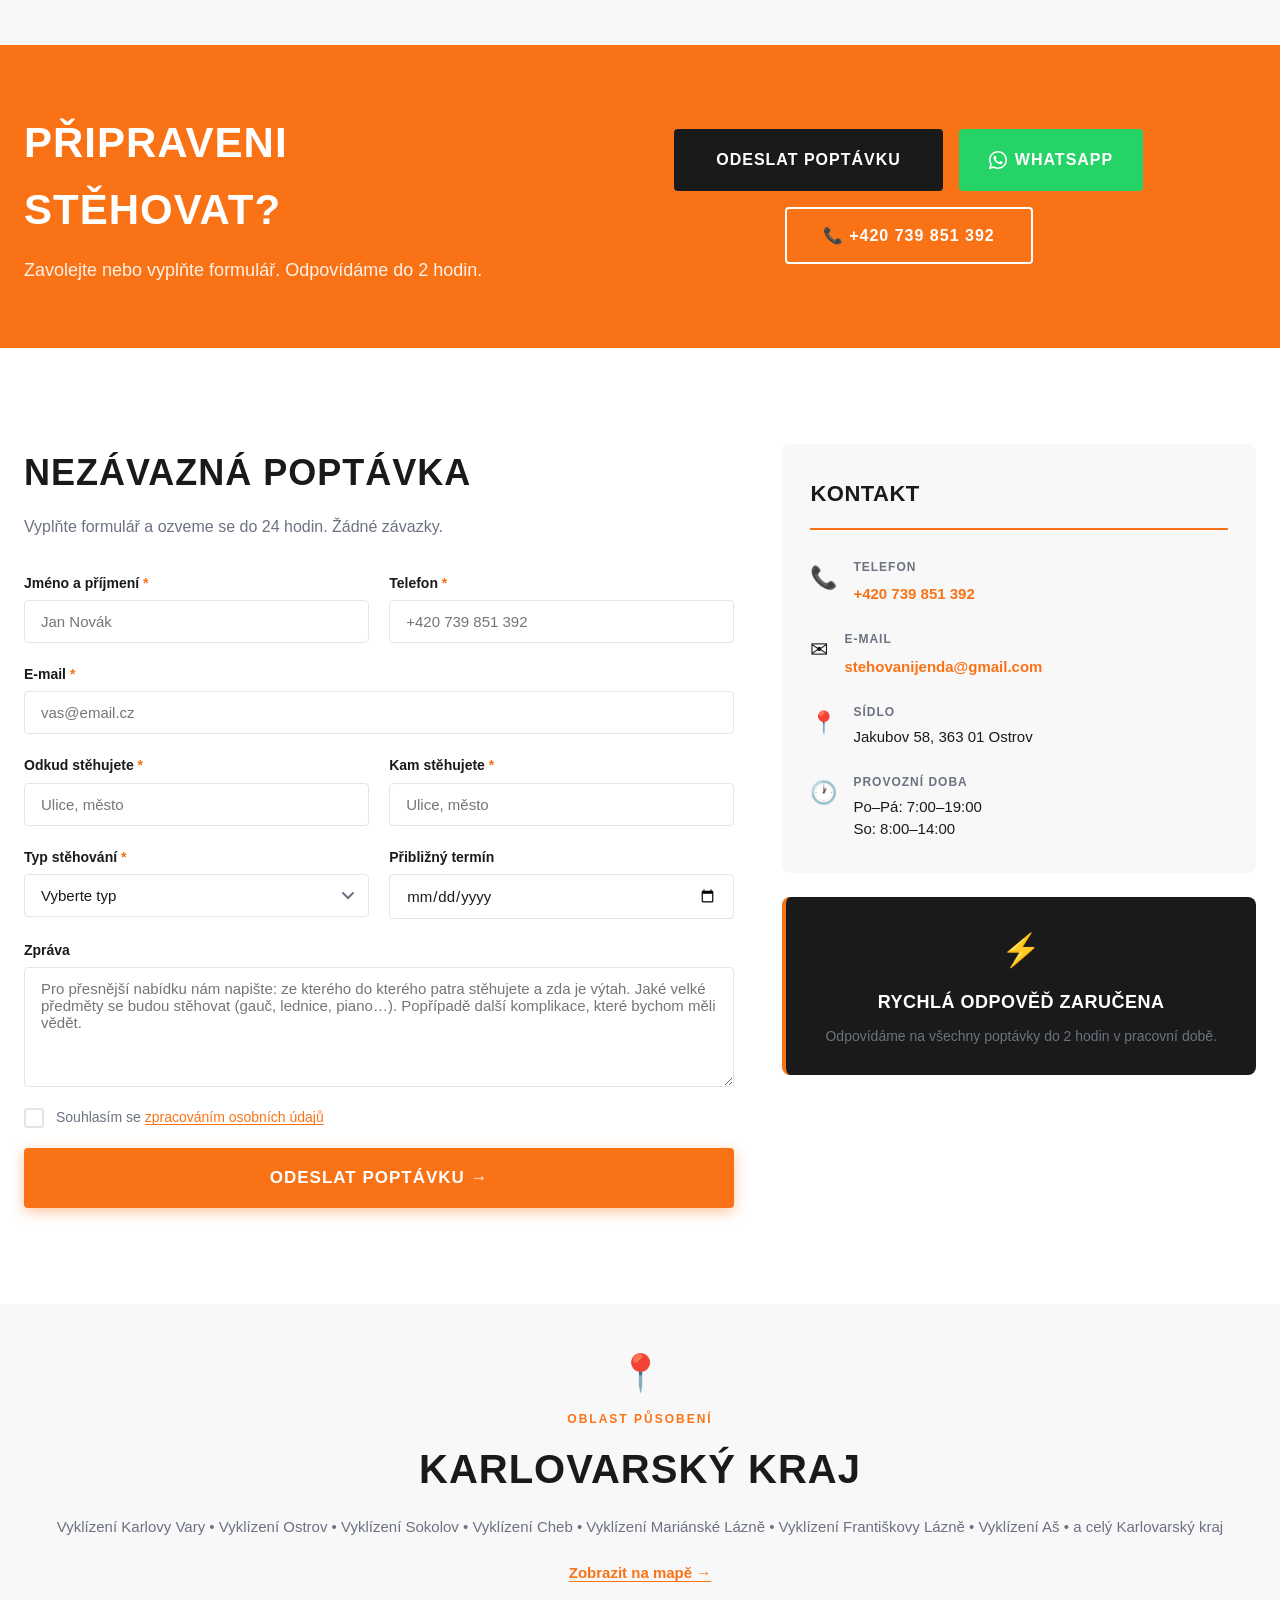
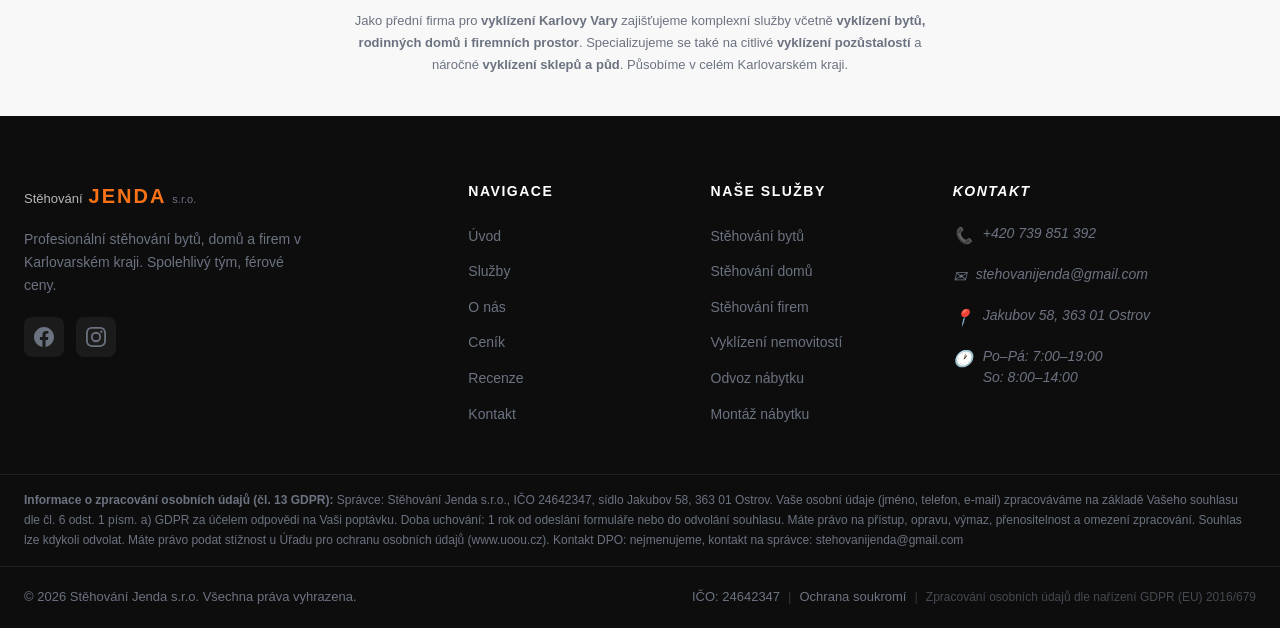
==== commit 73721481: "Add files via upload" ====
--- a/index.html
+++ b/index.html
@@ -8,6 +8,9 @@
     function gtag(){dataLayer.push(arguments);}
     gtag('js', new Date());
     gtag('config', 'AW-18260392465');
+    gtag('config', 'AW-18260392465/x3BmCITcm9ccEJH0nYNE', {
+      'phone_conversion_number': '+420 739 851 392'
+    });
   </script>
   <meta charset="UTF-8">
   <meta name="viewport" content="width=device-width, initial-scale=1.0">
